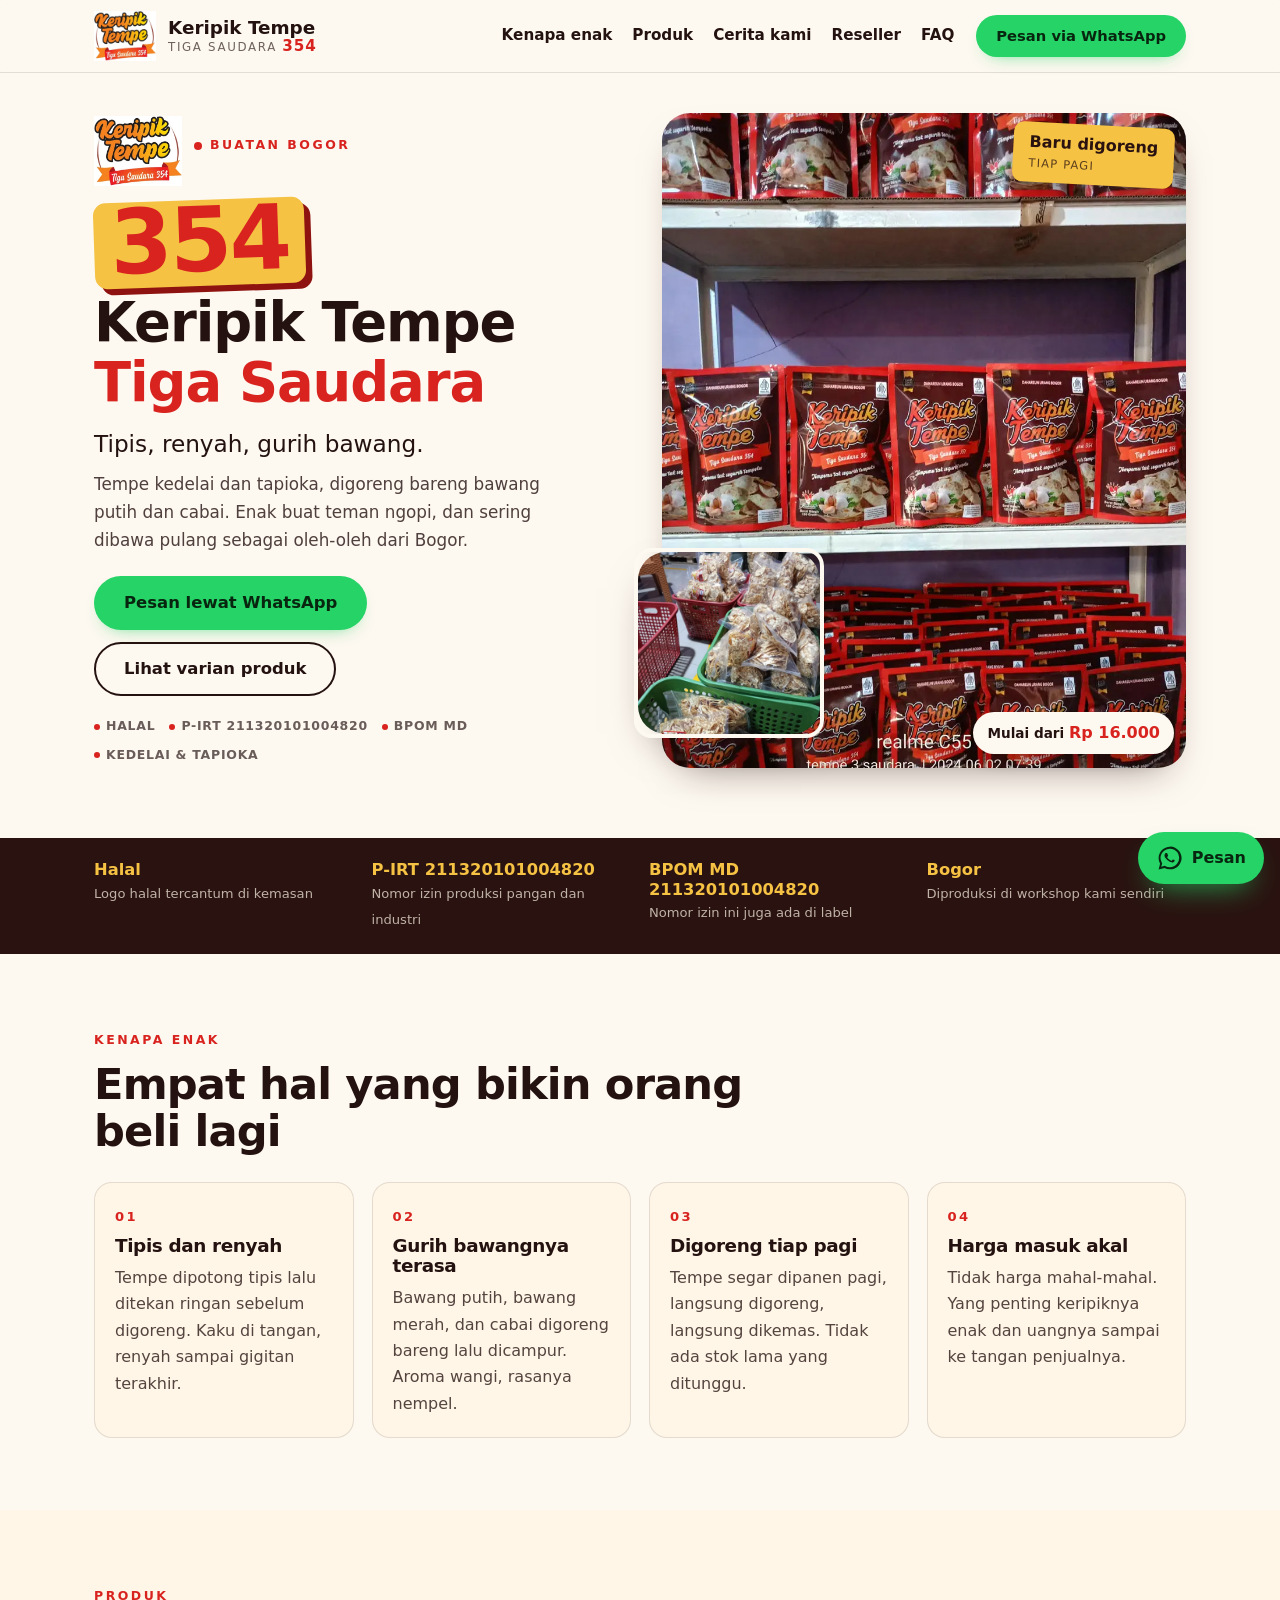
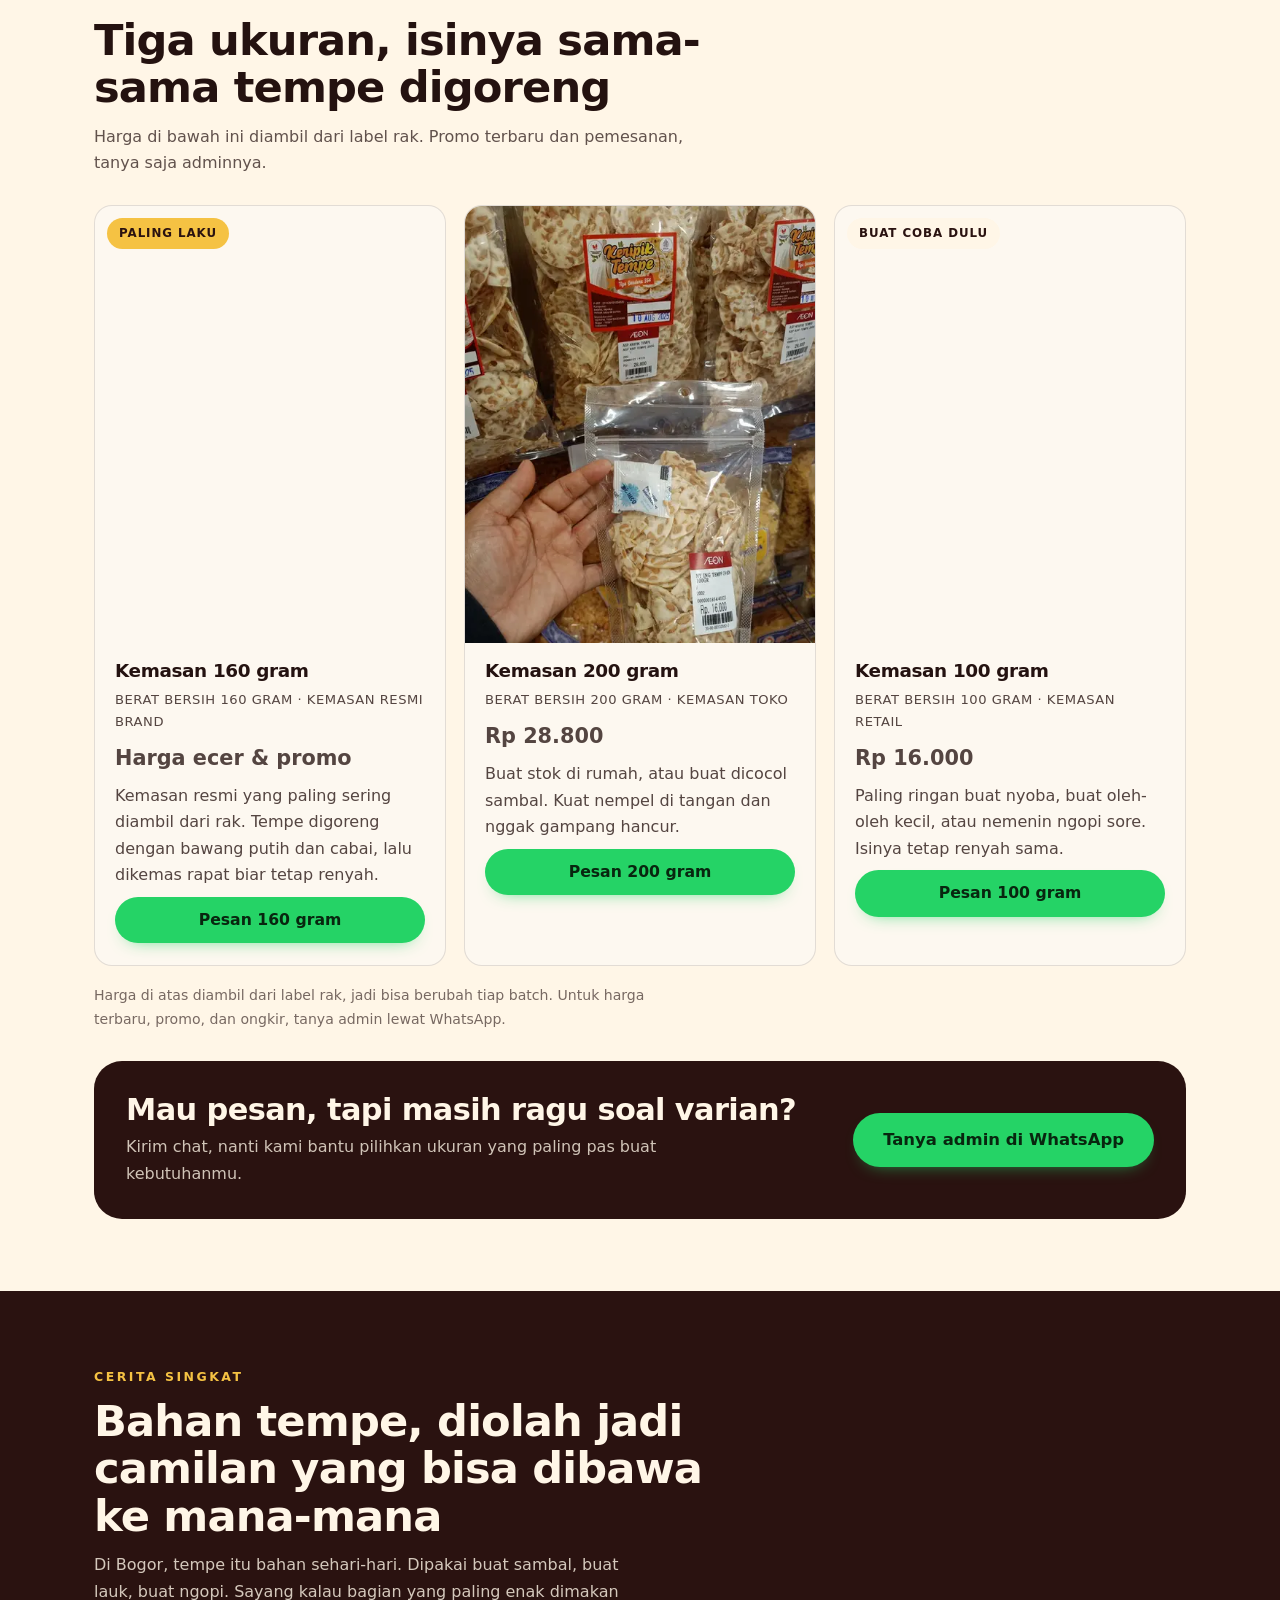
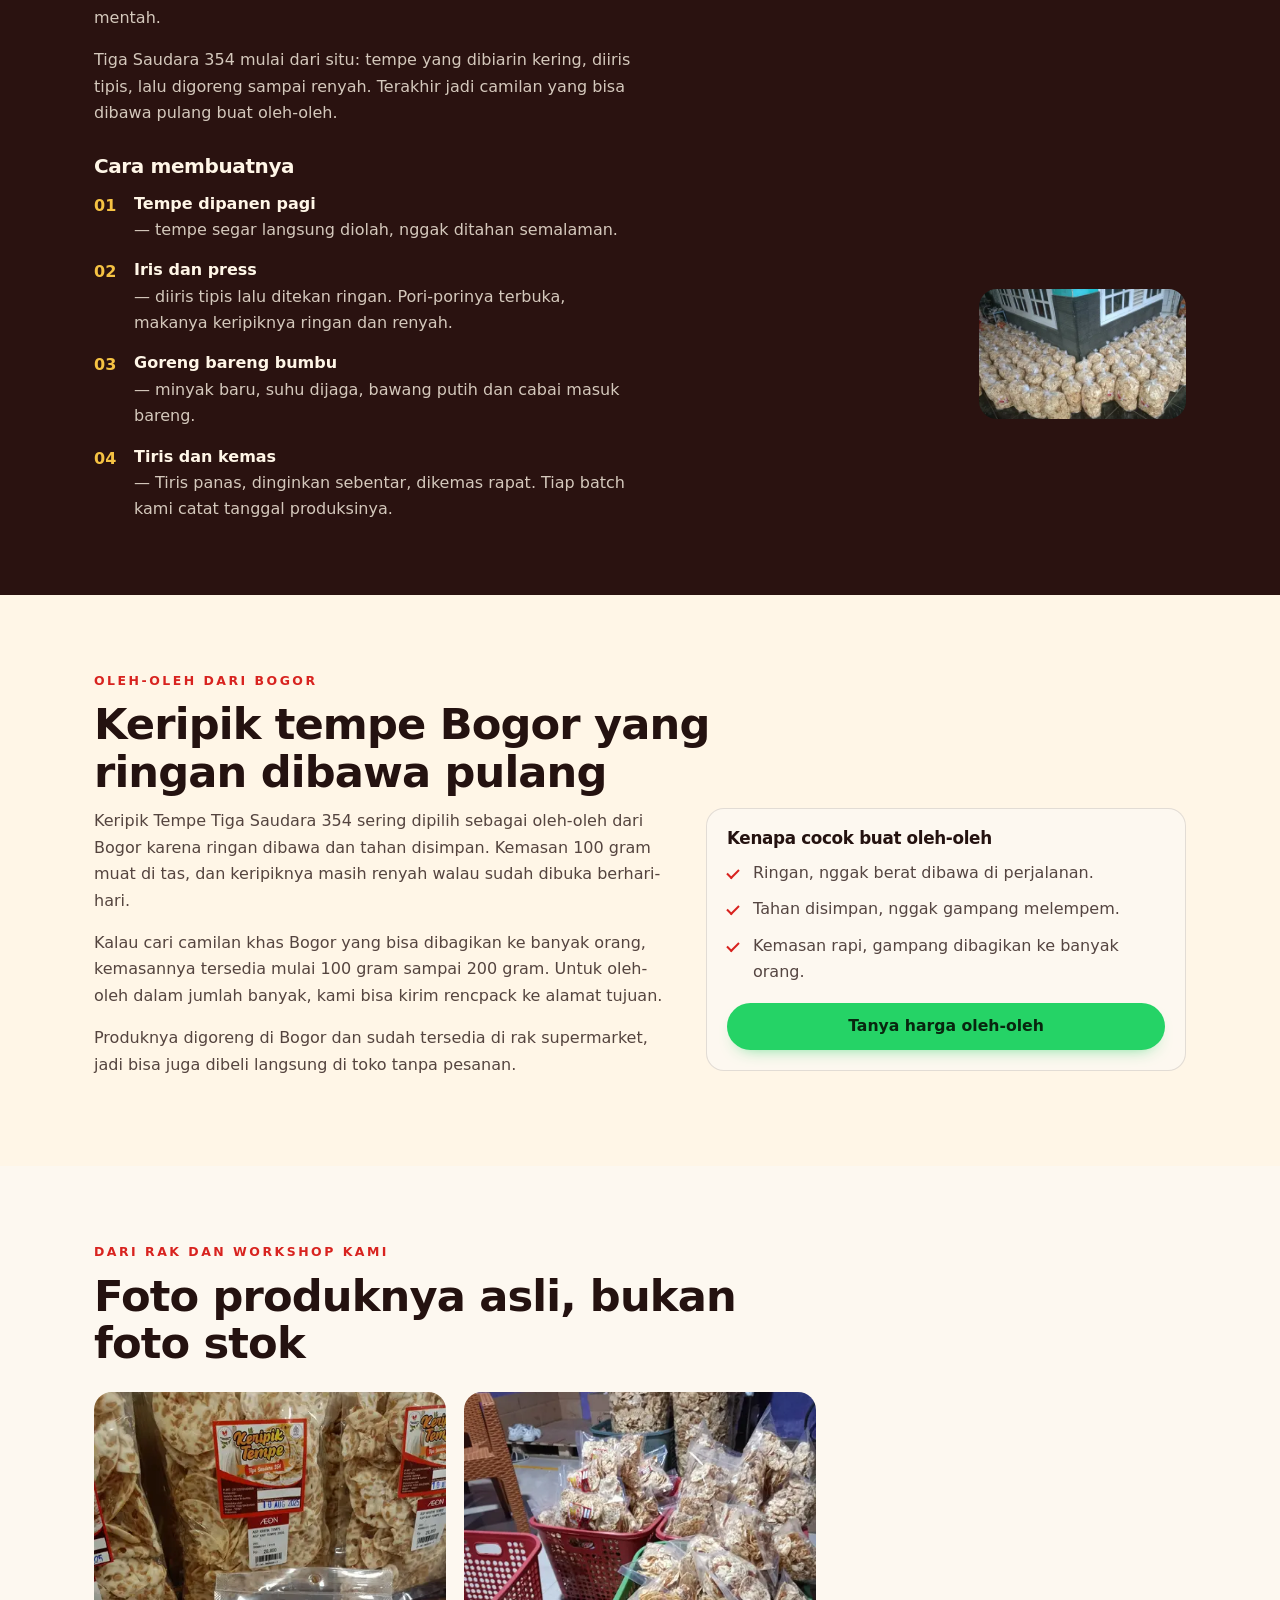
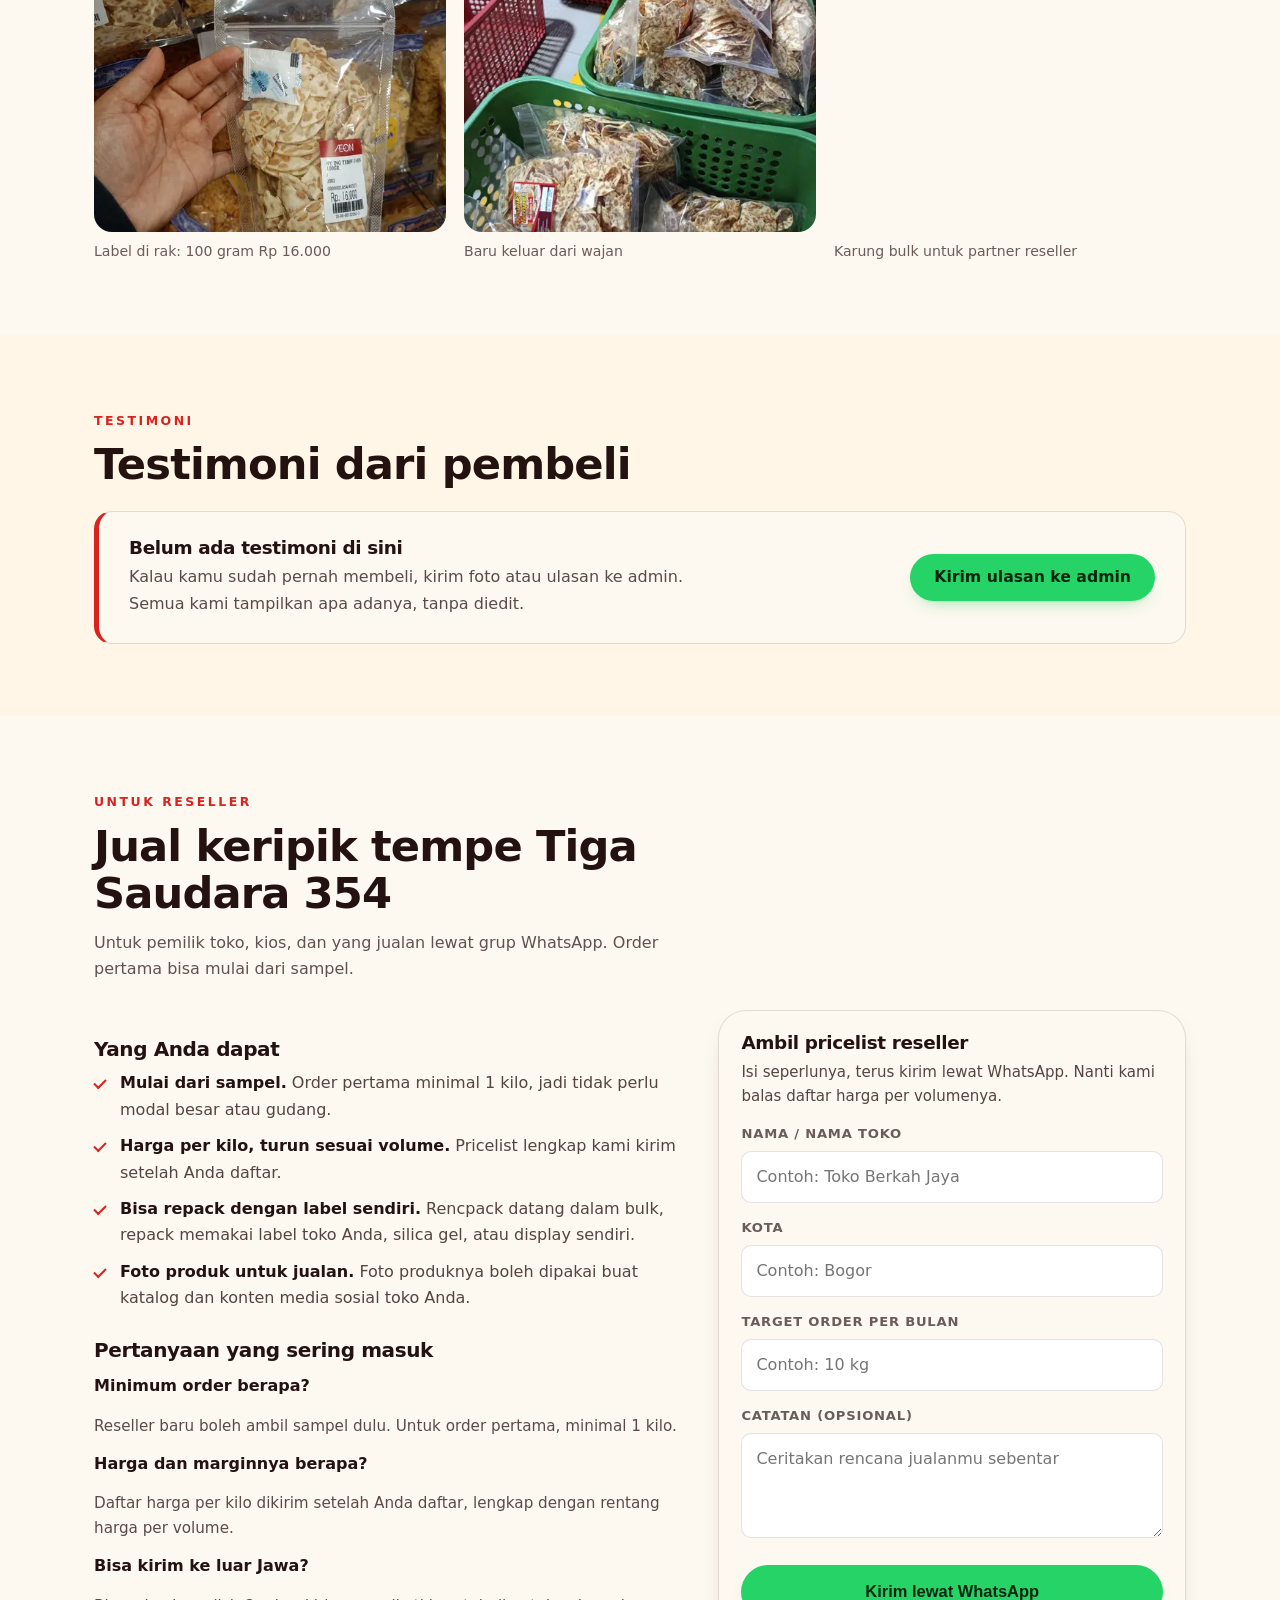
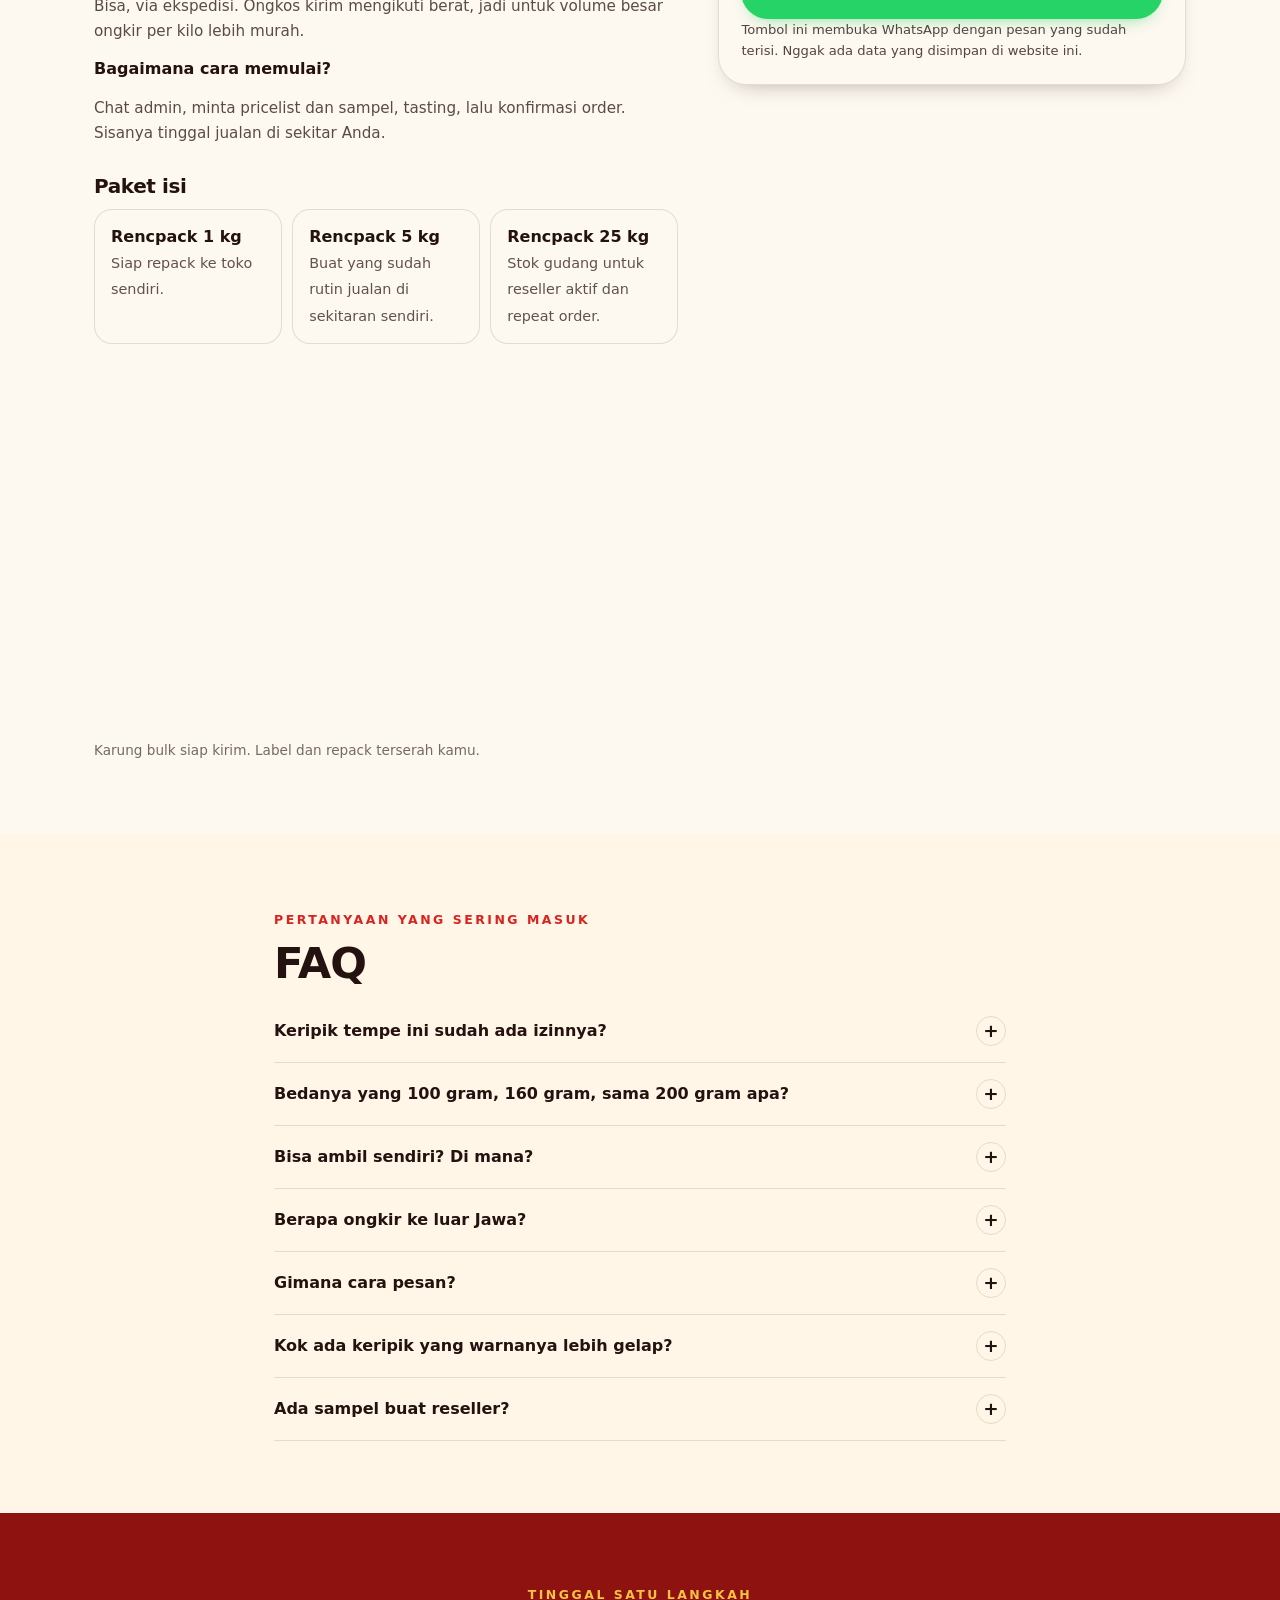
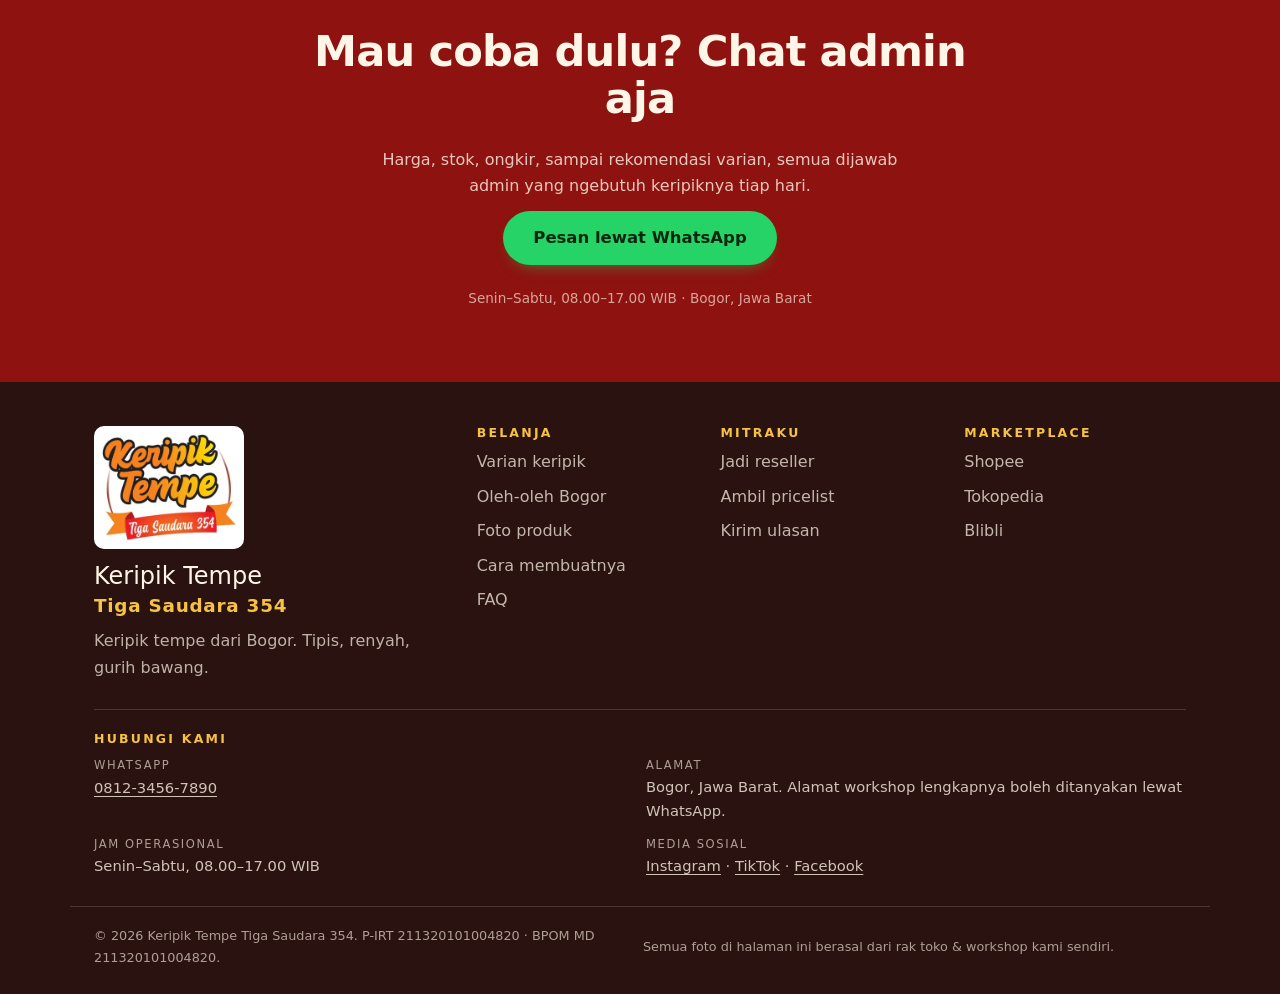
==== index.html @ 41ce48c8 "web umkm started" ====
<!DOCTYPE html>
<html lang="id">
<head>
<meta charset="utf-8">
<meta name="viewport" content="width=device-width, initial-scale=1">

<!-- ============ SEO DASAR ============ -->
<title>Keripik Tempe Tiga Saudara 354 | Tipis, Renyah, Khas Bogor</title>
<meta name="description" content="Keripik Tempe Tiga Saudara 354 khas Bogor. Tempe kedelai dan tapioka diiris tipis, digoreng bareng bawang putih dan cabai. Renyah, gurih bawang, halal, P-IRT 211320101004820. Mulai Rp 16.000. Pesan via WhatsApp, tersedia untuk reseller dan oleh-oleh Bogor.">
<meta name="keywords" content="keripik tempe, keripik tempe Bogor, keripik tempe Tiga Saudara 354, camilan khas Bogor, oleh-oleh Bogor, keripik tempe reseller, snack tempe">
<meta name="author" content="Keripik Tempe Tiga Saudara 354">
<meta name="robots" content="index, follow, max-image-preview:large">
<link rel="canonical" href="https://keripiktempe354.id/">

<!-- ============ OPEN GRAPH / SOSIAL ============ -->
<meta property="og:type" content="website">
<meta property="og:locale" content="id_ID">
<meta property="og:site_name" content="Keripik Tempe Tiga Saudara 354">
<meta property="og:url" content="https://keripiktempe354.id/">
<meta property="og:title" content="Keripik Tempe Tiga Saudara 354 | Tipis, Renyah, Khas Bogor">
<meta property="og:description" content="Tempe diiris tipis, digoreng bareng bawang putih dan cabai. Renyah, gurih, enak buat teman ngopi. Khas Bogor.">
<meta property="og:image" content="https://keripiktempe354.id/assets/produk/rak-kemasan-1200.jpg">
<meta property="og:image:width" content="1200">
<meta property="og:image:height" content="1600">
<meta property="og:image:alt" content="Kemasan Keripik Tempe Tiga Saudara 354 di rak supermarket">
<meta name="twitter:card" content="summary_large_image">
<meta name="twitter:title" content="Keripik Tempe Tiga Saudara 354">
<meta name="twitter:description" content="Keripik tempe khas Bogor. Tipis, renyah, gurih bawang. Pesan via WhatsApp.">
<meta name="twitter:image" content="https://keripiktempe354.id/assets/produk/rak-kemasan-1200.jpg">
<meta name="theme-color" content="#d8231f">

<link rel="icon" href="assets/favicon-32.png" sizes="32x32">
<link rel="apple-touch-icon" href="assets/favicon-180.png">
<link rel="manifest" href="site.webmanifest">

<link rel="stylesheet" href="css/style.css">

<!-- penanda bahwa JS aktif (dipakai CSS untuk animasi reveal) -->
<script>document.documentElement.classList.add('js');</script>

<!-- ============ DATA TERSTRUKTUR (SEO) ============ -->
<script type="application/ld+json">
{
  "@context": "https://schema.org",
  "@type": "LocalBusiness",
  "name": "Keripik Tempe Tiga Saudara 354",
  "description": "Produsen keripik tempe khas Bogor. Tempe kedelai dan tapioka diiris tipis, digoreng bareng bawang putih dan cabai, dikemas rapat.",
  "url": "https://keripiktempe354.id/",
  "logo": "https://keripiktempe354.id/assets/logo.png",
  "image": "https://keripiktempe354.id/assets/produk/rak-kemasan-1200.jpg",
  "telephone": "+6281234567890",
  "priceRange": "Rp 16.000 - Rp 28.800",
  "address": {
    "@type": "PostalAddress",
    "addressLocality": "Bogor",
    "addressRegion": "Jawa Barat",
    "addressCountry": "ID"
  },
  "openingHours": "Mo-Sa 08:00-17:00",
  "areaServed": [
    { "@type": "City", "name": "Bogor" },
    { "@type": "AdministrativeArea", "name": "Jawa Barat" },
    { "@type": "Country", "name": "Indonesia" }
  ],
  "sameAs": [
    "https://shopee.co.id/",
    "https://www.tokopedia.com/",
    "https://www.blibli.com/",
    "https://www.instagram.com/"
  ]
}
</script>

<script type="application/ld+json">
{
  "@context": "https://schema.org",
  "@type": "ItemList",
  "name": "Varian Keripik Tempe Tiga Saudara 354",
  "itemListElement": [
    {
      "@type": "ListItem",
      "position": 1,
      "item": {
        "@type": "Product",
        "name": "Keripik Tempe Tiga Saudara 354 - 200 gram",
        "description": "Keripik tempe khas Bogor, kemasan 200 gram, isi kedelai dan tapioka, halal.",
        "image": "https://keripiktempe354.id/assets/produk/label-harga-1200.jpg",
        "brand": { "@type": "Brand", "name": "Tiga Saudara 354" },
        "offers": {
          "@type": "Offer",
          "price": "28800",
          "priceCurrency": "IDR",
          "availability": "https://schema.org/InStock"
        }
      }
    },
    {
      "@type": "ListItem",
      "position": 2,
      "item": {
        "@type": "Product",
        "name": "Keripik Tempe Tiga Saudara 354 - 100 gram",
        "description": "Keripik tempe khas Bogor, kemasan 100 gram, isi kedelai dan tapioka, halal.",
        "image": "https://keripiktempe354.id/assets/produk/proses-kemasan-1200.jpg",
        "brand": { "@type": "Brand", "name": "Tiga Saudara 354" },
        "offers": {
          "@type": "Offer",
          "price": "16000",
          "priceCurrency": "IDR",
          "availability": "https://schema.org/InStock"
        }
      }
    }
  ]
}
</script>

<script type="application/ld+json">
{
  "@context": "https://schema.org",
  "@type": "FAQPage",
  "mainEntity": [
    {
      "@type": "Question",
      "name": "Keripik tempe ini sudah ada izinnya?",
      "acceptedAnswer": {
        "@type": "Answer",
        "text": "Sudah. P-IRT 211320101004820 dan izin BPOM MD tercantum di kemasan. Komposisi: kedelai, tapioka, minyak sjaraf & bumbu."
      }
    },
    {
      "@type": "Question",
      "name": "Bedanya yang 100 gram, 160 gram, sama 200 gram apa?",
      "acceptedAnswer": {
        "@type": "Answer",
        "text": "Isi dan kemasannya. Isinya sama-sama tempe digoreng. Yang 100 gram paling ringan buat nyoba, 160 gram kemasan resmi brand, 200 gram buat stok di rumah."
      }
    },
    {
      "@type": "Question",
      "name": "Bisa ambil sendiri? Di mana?",
      "acceptedAnswer": {
        "@type": "Answer",
        "text": "Bisa. Produk kami juga ada di rak AEON dan beberapa minimarket. Alamat lengkapnya chat admin ya."
      }
    },
    {
      "@type": "Question",
      "name": "Gimana cara pesan?",
      "acceptedAnswer": {
        "@type": "Answer",
        "text": "Cukup WhatsApp. Pilih varian yang mau, sebutkan jumlah, kirim alamat. Sisanya kami bantu rekomendasikan pengiriman termurah."
      }
    },
    {
      "@type": "Question",
      "name": "Ada sampel buat reseller?",
      "acceptedAnswer": {
        "@type": "Answer",
        "text": "Ada. Reseller baru bisa ambil sampel dulu sebelum order besar. Detailnya dibahas langsung di WhatsApp."
      }
    }
  ]
}
</script>
</head>

<body data-wa="6281234567890">

<a class="skip-link" href="#isi">Langsung ke isi utama</a>

<!-- ================= HEADER ================= -->
<header class="site-header" id="atas">
  <div class="container header-inner">
    <a class="brand" href="#atas" aria-label="Keripik Tempe Tiga Saudara 354, ke beranda">
      <img src="assets/logo.webp" width="150" height="105" alt="Logo Keripik Tempe Tiga Saudara 354" class="brand-logo">
      <span class="brand-text">
        <strong>Keripik Tempe</strong>
        <span>Tiga Saudara <b>354</b></span>
      </span>
    </a>

    <nav class="nav" id="nav" aria-label="Navigasi utama">
      <ul class="nav-list">
        <li><a href="#kenapa">Kenapa enak</a></li>
        <li><a href="#produk">Produk</a></li>
        <li><a href="#cerita">Cerita kami</a></li>
        <li><a href="#reseller">Reseller</a></li>
        <li><a href="#faq">FAQ</a></li>
      </ul>
      <a class="btn btn-wa nav-cta"
         href="https://wa.me/6281234567890?text=Halo%20Kak%20Tiga%20Saudara%20354!%20%F0%9F%91%8B%0A%0A%20Saya%20lihat%20keripik%20tempe%20Tiga%20Saudara%20354%20di%20website.%0A%0A%20Boleh%20info%20harga%2C%20varian%20yang%20tersedia%2C%20dan%20cara%20pemesanannya%3F%20Terima%20kasih!"
         target="_blank" rel="noopener noreferrer">Pesan via WhatsApp</a>
    </nav>

    <button class="nav-toggle" type="button" aria-expanded="false" aria-controls="nav">
      <span class="nav-toggle-bars" aria-hidden="true"><i></i><i></i><i></i></span>
      <span class="sr-only">Buka menu</span>
    </button>
  </div>
</header>

<main id="isi">

<!-- ================= 1. HERO ================= -->
<section class="hero" aria-labelledby="hero-judul">
  <div class="container hero-grid">
    <div class="hero-copy">
      <div class="hero-merek">
        <img src="assets/logo.webp" width="150" height="105" alt="Logo Keripik Tempe Tiga Saudara 354" class="hero-logo">
        <p class="eyebrow">Buatan Bogor</p>
      </div>

      <h1 id="hero-judul" class="hero-title">
        <span class="sr-only">Keripik Tempe Tiga Saudara 354</span>
        <span class="hero-angka" aria-hidden="true">354</span>
        <span class="hero-title-1" aria-hidden="true">Keripik Tempe</span>
        <span class="hero-title-2" aria-hidden="true">Tiga Saudara</span>
      </h1>

      <p class="hero-tagline">Tipis, renyah, gurih bawang.</p>

      <p class="hero-sub">
        Tempe kedelai dan tapioka, digoreng bareng bawang putih dan cabai.
        Enak buat teman ngopi, dan sering dibawa pulang sebagai oleh-oleh dari
        Bogor.
      </p>

      <div class="hero-cta">
        <a class="btn btn-wa btn-besar"
           href="https://wa.me/6281234567890?text=Halo%20Kak%20Tiga%20Saudara%20354!%20%F0%9F%91%8B%0A%0A%20Saya%20mau%20pesan%20keripik%20tempe.%0A%0A%20Mohon%20info%20harga%20terbaru%2C%20stok%2C%20dan%20cara%20pesanannya%20ya.%20Terima%20kasih!"
           target="_blank" rel="noopener noreferrer">Pesan lewat WhatsApp</a>
        <a class="btn btn-hantu btn-besar" href="#produk">Lihat varian produk</a>
      </div>

      <ul class="mini-bukti" aria-label="Info produk">
        <li>Halal</li>
        <li>P-IRT 211320101004820</li>
        <li>BPOM MD</li>
        <li>Kedelai &amp; tapioka</li>
      </ul>
    </div>

    <div class="hero-foto">
      <picture>
        <source type="image/webp"
                srcset="assets/produk/rak-kemasan-480.webp 480w,
                        assets/produk/rak-kemasan-900.webp 900w,
                        assets/produk/rak-kemasan-1200.webp 1200w"
                sizes="(max-width: 1000px) 92vw, 48vw">
        <img src="assets/produk/rak-kemasan-1200.jpg"
             srcset="assets/produk/rak-kemasan-480.jpg 480w,
                     assets/produk/rak-kemasan-900.jpg 900w,
                     assets/produk/rak-kemasan-1200.jpg 1200w"
             sizes="(max-width: 1000px) 92vw, 48vw"
             width="1200" height="1600"
             alt="Deretan kemasan Keripik Tempe Tiga Saudara 354 di rak supermarket"
             fetchpriority="high" decoding="async">
      </picture>

      <figure class="hero-foto-kecil">
        <picture>
          <source type="image/webp"
                  srcset="assets/produk/proses-kemasan-480.webp 480w,
                          assets/produk/proses-kemasan-900.webp 900w"
                  sizes="34vw">
          <img src="assets/produk/proses-kemasan-900.jpg"
               srcset="assets/produk/proses-kemasan-480.jpg 480w,
                       assets/produk/proses-kemasan-900.jpg 900w"
               sizes="34vw"
               width="1200" height="1600"
               alt="Irigasan keripik tempe yang sedang digoreng di workshop"
               decoding="async">
        </picture>
      </figure>

      <p class="hero-stiker">
        <strong>Baru digoreng</strong>
        <span>tiap pagi</span>
      </p>

      <p class="hero-tag-harga">Mulai dari <b>Rp 16.000</b></p>
    </div>
  </div>
</section>

<!-- ================= TRUST / BADGE ================= -->
<section class="trust" aria-label="Keamanan produk dan asal">
  <div class="container">
    <ul class="trust-list">
      <li>
        <strong>Halal</strong>
        <span>Logo halal tercantum di kemasan</span>
      </li>
      <li>
        <strong>P-IRT 211320101004820</strong>
        <span>Nomor izin produksi pangan dan industri</span>
      </li>
      <li>
        <strong>BPOM MD 211320101004820</strong>
        <span>Nomor izin ini juga ada di label</span>
      </li>
      <li>
        <strong>Bogor</strong>
        <span>Diproduksi di workshop kami sendiri</span>
      </li>
    </ul>
  </div>
</section>

<!-- ================= 2. KENAPA ENAK ================= -->
<section class="section" id="kenapa" aria-labelledby="kenapa-judul">
  <div class="container">
    <p class="label-seksi">Kenapa enak</p>
    <h2 id="kenapa-judul" class="judul-seksi">Empat hal yang bikin orang beli lagi</h2>

    <ol class="grid-4">
      <li class="kartu kartu-nomor">
        <span class="nomor">01</span>
        <h3>Tipis dan renyah</h3>
        <p>Tempe dipotong tipis lalu ditekan ringan sebelum digoreng. Kaku di tangan, renyah sampai gigitan terakhir.</p>
      </li>
      <li class="kartu kartu-nomor">
        <span class="nomor">02</span>
        <h3>Gurih bawangnya terasa</h3>
        <p>Bawang putih, bawang merah, dan cabai digoreng bareng lalu dicampur. Aroma wangi, rasanya nempel.</p>
      </li>
      <li class="kartu kartu-nomor">
        <span class="nomor">03</span>
        <h3>Digoreng tiap pagi</h3>
        <p>Tempe segar dipanen pagi, langsung digoreng, langsung dikemas. Tidak ada stok lama yang ditunggu.</p>
      </li>
      <li class="kartu kartu-nomor">
        <span class="nomor">04</span>
        <h3>Harga masuk akal</h3>
        <p>Tidak harga mahal-mahal. Yang penting keripiknya enak dan uangnya sampai ke tangan penjualnya.</p>
      </li>
    </ol>
  </div>
</section>

<!-- ================= 3. PRODUK ================= -->
<section class="section section-alt" id="produk" aria-labelledby="produk-judul">
  <div class="container">
    <p class="label-seksi">Produk</p>
    <h2 id="produk-judul" class="judul-seksi">Tiga ukuran, isinya sama-sama tempe digoreng</h2>
    <p class="sub-judul">
      Harga di bawah ini diambil dari label rak. Promo terbaru dan pemesanan,
      tanya saja adminnya.
    </p>

    <ul class="grid-produk">
      <li class="kartu produk">
        <div class="produk-foto">
          <picture>
            <source type="image/webp"
                    srcset="assets/produk/rak-kemasan-480.webp 480w,
                            assets/produk/rak-kemasan-900.webp 900w,
                            assets/produk/rak-kemasan-1200.webp 1200w"
                    sizes="(max-width: 720px) 88vw, (max-width: 1080px) 44vw, 30vw">
            <img src="assets/produk/rak-kemasan-1200.jpg"
                 srcset="assets/produk/rak-kemasan-480.jpg 480w,
                         assets/produk/rak-kemasan-900.jpg 900w,
                         assets/produk/rak-kemasan-1200.jpg 1200w"
                 sizes="(max-width: 720px) 88vw, (max-width: 1080px) 44vw, 30vw"
                 width="1200" height="1600"
                 alt="Kemasan resmi Keripik Tempe Tiga Saudara 354 di rak toko"
                 loading="lazy" decoding="async">
          </picture>
          <span class="produk-badge">Paling laku</span>
        </div>
        <div class="produk-isi">
          <h3>Kemasan 160 gram</h3>
          <p class="produk-meta">Berat bersih 160 gram · Kemasan resmi brand</p>
          <p class="produk-harga">Harga ecer &amp; promo</p>
          <p class="produk-ket">
            Kemasan resmi yang paling sering diambil dari rak. Tempe digoreng
            dengan bawang putih dan cabai, lalu dikemas rapat biar tetap renyah.
          </p>
          <a class="btn btn-wa"
             href="https://wa.me/6281234567890?text=Halo%20Kak%20Tiga%20Saudara%20354!%20%F0%9F%91%8B%0A%0A%20Saya%20mau%20pesan%20Keripik%20Tempe%20(Kemasan%20160%20gram).%0A%0A%20Mohon%20info%20harga%20terbaru%2C%20stok%2C%20dan%20cara%20pesanannya%20ya.%20Terima%20kasih!"
             target="_blank" rel="noopener noreferrer">Pesan 160 gram</a>
        </div>
      </li>

      <li class="kartu produk">
        <div class="produk-foto">
          <picture>
            <source type="image/webp"
                    srcset="assets/produk/label-harga-480.webp 480w,
                            assets/produk/label-harga-900.webp 900w,
                            assets/produk/label-harga-1200.webp 1200w"
                    sizes="(max-width: 720px) 88vw, (max-width: 1080px) 44vw, 30vw">
            <img src="assets/produk/label-harga-1200.jpg"
                 srcset="assets/produk/label-harga-480.jpg 480w,
                         assets/produk/label-harga-900.jpg 900w,
                         assets/produk/label-harga-1200.jpg 1200w"
                 sizes="(max-width: 720px) 88vw, (max-width: 1080px) 44vw, 30vw"
                 width="1200" height="1600"
                 alt="Tangan memegang kemasan keripik tempe dengan label harga Rp 28.800 di rak"
                 loading="lazy" decoding="async">
          </picture>
        </div>
        <div class="produk-isi">
          <h3>Kemasan 200 gram</h3>
          <p class="produk-meta">Berat bersih 200 gram · Kemasan toko</p>
          <p class="produk-harga">Rp 28.800</p>
          <p class="produk-ket">
            Buat stok di rumah, atau buat dicocol sambal. Kuat nempel di tangan
            dan nggak gampang hancur.
          </p>
          <a class="btn btn-wa"
             href="https://wa.me/6281234567890?text=Halo%20Kak%20Tiga%20Saudara%20354!%20%F0%9F%91%8B%0A%0A%20Saya%20mau%20pesan%20Keripik%20Tempe%20(Kemasan%20200%20gram%20-%20Rp%2028.800).%0A%0A%20Mohon%20info%20harga%20terbaru%2C%20stok%2C%20dan%20cara%20pesanannya%20ya.%20Terima%20kasih!"
             target="_blank" rel="noopener noreferrer">Pesan 200 gram</a>
        </div>
      </li>

      <li class="kartu produk">
        <div class="produk-foto">
          <picture>
            <source type="image/webp"
                    srcset="assets/produk/proses-kemasan-480.webp 480w,
                            assets/produk/proses-kemasan-900.webp 900w,
                            assets/produk/proses-kemasan-1200.webp 1200w"
                    sizes="(max-width: 720px) 88vw, (max-width: 1080px) 44vw, 30vw">
            <img src="assets/produk/proses-kemasan-1200.jpg"
                 srcset="assets/produk/proses-kemasan-480.jpg 480w,
                         assets/produk/proses-kemasan-900.jpg 900w,
                         assets/produk/proses-kemasan-1200.jpg 1200w"
                 sizes="(max-width: 720px) 88vw, (max-width: 1080px) 44vw, 30vw"
                 width="1200" height="1600"
                 alt="Irigasan keripik tempe di dalam karung sebelum dikemas"
                 loading="lazy" decoding="async">
          </picture>
          <span class="produk-badge produk-badge-plain">Buat coba dulu</span>
        </div>
        <div class="produk-isi">
          <h3>Kemasan 100 gram</h3>
          <p class="produk-meta">Berat bersih 100 gram · Kemasan retail</p>
          <p class="produk-harga">Rp 16.000</p>
          <p class="produk-ket">
            Paling ringan buat nyoba, buat oleh-oleh kecil, atau nemenin ngopi
            sore. Isinya tetap renyah sama.
          </p>
          <a class="btn btn-wa"
             href="https://wa.me/6281234567890?text=Halo%20Kak%20Tiga%20Saudara%20354!%20%F0%9F%91%8B%0A%0A%20Saya%20mau%20pesan%20Keripik%20Tempe%20(Kemasan%20100%20gram%20-%20Rp%2016.000).%0A%0A%20Mohon%20info%20harga%20terbaru%2C%20stok%2C%20dan%20cara%20pesanannya%20ya.%20Terima%20kasih!"
             target="_blank" rel="noopener noreferrer">Pesan 100 gram</a>
        </div>
      </li>
    </ul>

    <p class="harga-catatan">
      Harga di atas diambil dari label rak, jadi bisa berubah tiap batch.
      Untuk harga terbaru, promo, dan ongkir, tanya admin lewat WhatsApp.
    </p>

    <!-- CTA setelah produk -->
    <div class="cta-blok">
      <div>
        <h2 class="cta-judul">Mau pesan, tapi masih ragu soal varian?</h2>
        <p class="cta-teks">Kirim chat, nanti kami bantu pilihkan ukuran yang paling pas buat kebutuhanmu.</p>
      </div>
      <a class="btn btn-wa btn-besar"
         href="https://wa.me/6281234567890?text=Halo%20Kak%20Tiga%20Saudara%20354!%20%F0%9F%91%8B%0A%0A%20Saya%20mau%20tanya%20varian%20keripik%20tempe%20yang%20paling%20cocok.%0A%0A%20Boleh%20dibantu%20pilihkan%3F%20Terima%20kasih!"
         target="_blank" rel="noopener noreferrer">Tanya admin di WhatsApp</a>
    </div>
  </div>
</section>

<!-- ================= 4. CERITA + CARA BUAT ================= -->
<section class="section cerita" id="cerita" aria-labelledby="cerita-judul">
  <div class="container">
    <p class="label-seksi label-terang">Cerita singkat</p>
    <h2 id="cerita-judul" class="judul-seksi judul-terang">Bahan tempe, diolah jadi camilan yang bisa dibawa ke mana-mana</h2>

    <div class="cerita-grid">
      <div class="cerita-teks">
        <p>
          Di Bogor, tempe itu bahan sehari-hari. Dipakai buat sambal, buat
          lauk, buat ngopi. Sayang kalau bagian yang paling enak dimakan mentah.
        </p>
        <p>
          Tiga Saudara 354 mulai dari situ: tempe yang dibiarin kering,
          diiris tipis, lalu digoreng sampai renyah. Terakhir jadi camilan yang
          bisa dibawa pulang buat oleh-oleh.
        </p>

        <h3 class="sub-judul-sub">Cara membuatnya</h3>
        <ol class="langkah">
          <li><strong>Tempe dipanen pagi</strong> — tempe segar langsung diolah, nggak ditahan semalaman.</li>
          <li><strong>Iris dan press</strong> — diiris tipis lalu ditekan ringan. Pori-porinya terbuka, makanya keripiknya ringan dan renyah.</li>
          <li><strong>Goreng bareng bumbu</strong> — minyak baru, suhu dijaga, bawang putih dan cabai masuk bareng.</li>
          <li><strong>Tiris dan kemas</strong> — Tiris panas, dinginkan sebentar, dikemas rapat. Tiap batch kami catat tanggal produksinya.</li>
        </ol>
      </div>

      <div class="cerita-foto">
        <picture class="foto-utama">
          <source type="image/webp"
                  srcset="assets/produk/proses-kemasan-480.webp 480w,
                          assets/produk/proses-kemasan-900.webp 900w,
                          assets/produk/proses-kemasan-1200.webp 1200w"
                  sizes="(max-width: 1000px) 92vw, 38vw">
          <img src="assets/produk/proses-kemasan-1200.jpg"
               srcset="assets/produk/proses-kemasan-480.jpg 480w,
                       assets/produk/proses-kemasan-900.jpg 900w,
                       assets/produk/proses-kemasan-1200.jpg 1200w"
               sizes="(max-width: 1000px) 92vw, 38vw"
               width="1200" height="1600"
               alt="Proses mengemasan keripik tempe di workshop Bogor"
               loading="lazy" decoding="async">
        </picture>
        <picture class="foto-kecil">
          <source type="image/webp"
                  srcset="assets/produk/stok-gudang-480.webp 480w,
                          assets/produk/stok-gudang-900.webp 900w,
                          assets/produk/stok-gudang-1400.webp 1400w"
                  sizes="(max-width: 1000px) 44vw, 20vw">
          <img src="assets/produk/stok-gudang-1400.jpg"
               srcset="assets/produk/stok-gudang-480.jpg 480w,
                       assets/produk/stok-gudang-900.jpg 900w,
                       assets/produk/stok-gudang-1400.jpg 1400w"
               sizes="(max-width: 1000px) 44vw, 20vw"
               width="1600" height="1200"
               alt="Karung-karung keripik tempe siap kirim di gudang"
               loading="lazy" decoding="async">
        </picture>
      </div>
    </div>
  </div>
</section>

<!-- ================= OLEH-OLEH BOGOR (SEO lokal) ================= -->
<section class="section section-alt" id="oleh-oleh" aria-labelledby="oleh-oleh-judul">
  <div class="container">
    <p class="label-seksi">Oleh-oleh dari Bogor</p>
    <h2 id="oleh-oleh-judul" class="judul-seksi">Keripik tempe Bogor yang ringan dibawa pulang</h2>

    <div class="oleh-oleh-grid">
      <div>
        <p>
          Keripik Tempe Tiga Saudara 354 sering dipilih sebagai oleh-oleh dari
          Bogor karena ringan dibawa dan tahan disimpan. Kemasan 100 gram muat
          di tas, dan keripiknya masih renyah walau sudah dibuka berhari-hari.
        </p>
        <p>
          Kalau cari camilan khas Bogor yang bisa dibagikan ke banyak orang,
          kemasannya tersedia mulai 100 gram sampai 200 gram. Untuk oleh-oleh
          dalam jumlah banyak, kami bisa kirim rencpack ke alamat tujuan.
        </p>
        <p>
          Produknya digoreng di Bogor dan sudah tersedia di rak supermarket,
          jadi bisa juga dibeli langsung di toko tanpa pesanan.
        </p>
      </div>

      <div class="kartu kartu-fakta">
        <h3>Kenapa cocok buat oleh-oleh</h3>
        <ul class="daftar-cek">
          <li>Ringan, nggak berat dibawa di perjalanan.</li>
          <li>Tahan disimpan, nggak gampang melempem.</li>
          <li>Kemasan rapi, gampang dibagikan ke banyak orang.</li>
        </ul>
        <a class="btn btn-wa btn-penuh"
           href="https://wa.me/6281234567890?text=Halo%20Kak%20Tiga%20Saudara%20354!%20%F0%9F%91%8B%0A%0A%20Saya%20mau%20pesan%20keripik%20tempe%20buat%20oleh-oleh.%0A%0A%20Mohon%20info%20harga%2C%20kemasan%20yang%20cocok%2C%20dan%20ongkirnya%20ya.%20Terima%20kasih!"
           target="_blank" rel="noopener noreferrer">Tanya harga oleh-oleh</a>
      </div>
    </div>
  </div>
</section>

<!-- ================= FOTO PRODUK ================= -->
<section class="section" id="foto" aria-labelledby="foto-judul">
  <div class="container">
    <p class="label-seksi">Dari rak dan workshop kami</p>
    <h2 id="foto-judul" class="judul-seksi">Foto produknya asli, bukan foto stok</h2>

    <ul class="foto-strip">
      <li>
        <picture>
          <source type="image/webp"
                  srcset="assets/produk/label-harga-480.webp 480w,
                          assets/produk/label-harga-900.webp 900w"
                  sizes="(max-width: 720px) 88vw, 30vw">
          <img src="assets/produk/label-harga-900.jpg"
               srcset="assets/produk/label-harga-480.jpg 480w,
                       assets/produk/label-harga-900.jpg 900w"
               sizes="(max-width: 720px) 88vw, 30vw"
               width="1200" height="1600"
               alt="Kemasan keripik tempe dengan label harga di rak AEON"
               loading="lazy" decoding="async">
        </picture>
        <span>Label di rak: 100 gram Rp 16.000</span>
      </li>
      <li>
        <picture>
          <source type="image/webp"
                  srcset="assets/produk/proses-kemasan-480.webp 480w,
                          assets/produk/proses-kemasan-900.webp 900w"
                  sizes="(max-width: 720px) 88vw, 30vw">
          <img src="assets/produk/proses-kemasan-900.jpg"
               srcset="assets/produk/proses-kemasan-480.jpg 480w,
                       assets/produk/proses-kemasan-900.jpg 900w"
               sizes="(max-width: 720px) 88vw, 30vw"
               width="1200" height="1600"
               alt="Irigasan keripik tempe yang baru digoreng"
               loading="lazy" decoding="async">
        </picture>
        <span>Baru keluar dari wajan</span>
      </li>
      <li>
        <picture>
          <source type="image/webp"
                  srcset="assets/produk/karung-bulk-480.webp 480w,
                          assets/produk/karung-bulk-900.webp 900w"
                  sizes="(max-width: 720px) 88vw, 30vw">
          <img src="assets/produk/karung-bulk-900.jpg"
               srcset="assets/produk/karung-bulk-480.jpg 480w,
                       assets/produk/karung-bulk-900.jpg 900w"
               sizes="(max-width: 720px) 88vw, 30vw"
               width="1600" height="1200"
               alt="Karung bulk keripik tempe untuk partner reseller"
               loading="lazy" decoding="async">
        </picture>
        <span>Karung bulk untuk partner reseller</span>
      </li>
    </ul>
  </div>
</section>

<!-- ================= 5. TESTIMONI ================= -->
<section class="section section-alt" id="testimoni" aria-labelledby="testimoni-judul">
  <div class="container">
    <p class="label-seksi">Testimoni</p>
    <h2 id="testimoni-judul" class="judul-seksi">Testimoni dari pembeli</h2>

    <!--
      Area ini disiapkan untuk testimoni asli.
      Belum ada testimoni yang masuk, jadi bagiannya masih kosong.
      Kalau sudah ada review asli, ganti <div class="testimoni-kosong"> di bawah
      dengan <ul class="grid-testimoni"> berisi kartu testimoni (contoh ada di
      file README.md).
    -->
    <div class="testimoni-kosong">
      <div>
        <h3>Belum ada testimoni di sini</h3>
        <p>
          Kalau kamu sudah pernah membeli, kirim foto atau ulasan ke admin.
          Semua kami tampilkan apa adanya, tanpa diedit.
        </p>
      </div>
      <a class="btn btn-wa"
         href="https://wa.me/6281234567890?text=Halo%20Kak%20Tiga%20Saudara%20354!%20%F0%9F%91%8B%0A%0A%20Saya%20pernah%20beli%20keripik%20tempenya%20dan%20mau%20kirim%20review%20saya.%0A%0A%20Boleh%20ditaruh%20di%20website%3F%20Terima%20kasih!"
         target="_blank" rel="noopener noreferrer">Kirim ulasan ke admin</a>
    </div>
  </div>
</section>

<!-- ================= 6. RESELLER ================= -->
<section class="section" id="reseller" aria-labelledby="reseller-judul">
  <div class="container">
    <p class="label-seksi">Untuk reseller</p>
    <h2 id="reseller-judul" class="judul-seksi">Jual keripik tempe Tiga Saudara 354</h2>
    <p class="sub-judul">
      Untuk pemilik toko, kios, dan yang jualan lewat grup WhatsApp. Order pertama
      bisa mulai dari sampel.
    </p>

    <div class="reseller-grid">
      <div>
        <h3 class="sub-judul-sub">Yang Anda dapat</h3>
        <ul class="daftar-cek daftar-cek-luas">
          <li><strong>Mulai dari sampel.</strong> Order pertama minimal 1 kilo, jadi tidak perlu modal besar atau gudang.</li>
          <li><strong>Harga per kilo, turun sesuai volume.</strong> Pricelist lengkap kami kirim setelah Anda daftar.</li>
          <li><strong>Bisa repack dengan label sendiri.</strong> Rencpack datang dalam bulk, repack memakai label toko Anda, silica gel, atau display sendiri.</li>
          <li><strong>Foto produk untuk jualan.</strong> Foto produknya boleh dipakai buat katalog dan konten media sosial toko Anda.</li>
        </ul>

        <h3 class="sub-judul-sub">Pertanyaan yang sering masuk</h3>
        <dl class="tanya-jawab">
          <dt>Minimum order berapa?</dt>
          <dd>Reseller baru boleh ambil sampel dulu. Untuk order pertama, minimal 1 kilo.</dd>
          <dt>Harga dan marginnya berapa?</dt>
          <dd>Daftar harga per kilo dikirim setelah Anda daftar, lengkap dengan rentang harga per volume.</dd>
          <dt>Bisa kirim ke luar Jawa?</dt>
          <dd>Bisa, via ekspedisi. Ongkos kirim mengikuti berat, jadi untuk volume besar ongkir per kilo lebih murah.</dd>
          <dt>Bagaimana cara memulai?</dt>
          <dd>Chat admin, minta pricelist dan sampel, tasting, lalu konfirmasi order. Sisanya tinggal jualan di sekitar Anda.</dd>
        </dl>

        <h3 class="sub-judul-sub">Paket isi</h3>
        <ul class="grid-paket">
          <li class="kartu paket"><strong>Rencpack 1 kg</strong><span>Siap repack ke toko sendiri.</span></li>
          <li class="kartu paket"><strong>Rencpack 5 kg</strong><span>Buat yang sudah rutin jualan di sekitaran sendiri.</span></li>
          <li class="kartu paket"><strong>Rencpack 25 kg</strong><span>Stok gudang untuk reseller aktif dan repeat order.</span></li>
        </ul>

        <figure class="foto-reseller">
          <picture>
            <source type="image/webp"
                    srcset="assets/produk/karung-bulk-480.webp 480w,
                            assets/produk/karung-bulk-900.webp 900w,
                            assets/produk/karung-bulk-1400.webp 1400w"
                    sizes="(max-width: 1000px) 90vw, 44vw">
            <img src="assets/produk/karung-bulk-1400.jpg"
                 srcset="assets/produk/karung-bulk-480.jpg 480w,
                         assets/produk/karung-bulk-900.jpg 900w,
                         assets/produk/karung-bulk-1400.jpg 1400w"
                 sizes="(max-width: 1000px) 90vw, 44vw"
                 width="1600" height="1200"
                 alt="Karung-karung keripik tempe bulk siap dikirim ke partner reseller"
                 loading="lazy" decoding="async">
          </picture>
          <figcaption>Karung bulk siap kirim. Label dan repack terserah kamu.</figcaption>
        </figure>
      </div>

      <div class="kartu formulir">
        <h3>Ambil pricelist reseller</h3>
        <p class="form-ket">Isi seperlunya, terus kirim lewat WhatsApp. Nanti kami balas daftar harga per volumenya.</p>

        <form id="form-reseller" novalidate>
          <label for="rs-nama">Nama / nama toko</label>
          <input id="rs-nama" name="nama" type="text" placeholder="Contoh: Toko Berkah Jaya" autocomplete="name" required>

          <label for="rs-kota">Kota</label>
          <input id="rs-kota" name="kota" type="text" placeholder="Contoh: Bogor" autocomplete="address-level2" required>

          <label for="rs-target">Target order per bulan</label>
          <input id="rs-target" name="target" type="text" placeholder="Contoh: 10 kg">

          <label for="rs-pesan">Catatan (opsional)</label>
          <textarea id="rs-pesan" name="pesan" rows="3" placeholder="Ceritakan rencana jualanmu sebentar"></textarea>

          <button class="btn btn-wa btn-besar btn-penuh" type="submit">Kirim lewat WhatsApp</button>
          <p class="form-catatan">Tombol ini membuka WhatsApp dengan pesan yang sudah terisi. Nggak ada data yang disimpan di website ini.</p>
        </form>
      </div>
    </div>
  </div>
</section>

<!-- ================= 7. FAQ ================= -->
<section class="section section-alt" id="faq" aria-labelledby="faq-judul">
  <div class="container container-narrow">
    <p class="label-seksi">Pertanyaan yang sering masuk</p>
    <h2 id="faq-judul" class="judul-seksi">FAQ</h2>

    <details class="faq-item">
      <summary>Keripik tempe ini sudah ada izinnya?</summary>
      <div class="faq-jawab">
        <p>Sudah. P-IRT 211320101004820 dan izin BPOM MD tercantum di kemasan, dan logo halalnya kelihatan di label. Kalau mau lihat komposisi lengkap (kedelai, tapioka, minyak sjaraf &amp; bumbu), cek label di kemasan atau minta fotonya lewat WhatsApp.</p>
      </div>
    </details>

    <details class="faq-item">
      <summary>Bedanya yang 100 gram, 160 gram, sama 200 gram apa?</summary>
      <div class="faq-jawab">
        <p>Isi dan kemasannya. Isinya sama-sama tempe digoreng. Yang 100 gram paling ringan buat nyoba, 160 gram kemasan resmi brand, 200 gram buat stok di rumah.</p>
      </div>
    </details>

    <details class="faq-item">
      <summary>Bisa ambil sendiri? Di mana?</summary>
      <div class="faq-jawab">
        <p>Bisa. Produk kami juga ada di rak AEON dan beberapa minimarket. Buat alamat lengkapnya, chat admin ya supaya lokasi spesifiknya dikasih tahu.</p>
      </div>
    </details>

    <details class="faq-item">
      <summary>Berapa ongkir ke luar Jawa?</summary>
      <div class="faq-jawab">
        <p>Ongkir dihitung dari berat dan kota tujuan. Karena harga bisa berubah tiap hari, sekalian chat admin biar ongkir dan stoknya dicek bareng.</p>
      </div>
    </details>

    <details class="faq-item">
      <summary>Gimana cara pesan?</summary>
      <div class="faq-jawab">
        <p>Cukup WhatsApp. Pilih varian yang mau, sebutkan jumlah, kirim alamat. Sisanya kami bantu rekomendasikan pengiriman termurah.</p>
      </div>
    </details>

    <details class="faq-item">
      <summary>Kok ada keripik yang warnanya lebih gelap?</summary>
      <div class="faq-jawab">
        <p>Itu normal, bagian pinggiran lebih dulu kecokelatan waktu digoreng. Kalau ada yang terasa aneh atau berubah rasa, kirim foto dan nota, kami ganti.</p>
      </div>
    </details>

    <details class="faq-item">
      <summary>Ada sampel buat reseller?</summary>
      <div class="faq-jawab">
        <p>Ada. Reseller baru bisa ambil sampel dulu sebelum order besar. Detailnya kita bahas langsung di WhatsApp.</p>
      </div>
    </details>
  </div>
</section>

<!-- ================= CTA SEBELUM FOOTER ================= -->
<section class="section closing" aria-labelledby="closing-judul">
  <div class="container closing-inner">
    <p class="label-seksi label-terang">Tinggal satu langkah</p>
    <h2 id="closing-judul" class="judul-seksi judul-terang">Mau coba dulu? Chat admin aja</h2>
    <p class="cta-teks cta-teks-terang">
      Harga, stok, ongkir, sampai rekomendasi varian, semua dijawab admin yang
      ngebutuh keripiknya tiap hari.
    </p>
    <a class="btn btn-wa btn-besar"
       href="https://wa.me/6281234567890?text=Halo%20Kak%20Tiga%20Saudara%20354!%20%F0%9F%91%8B%0A%0A%20Saya%20mau%20pesan%20keripik%20tempe.%0A%0A%20Mohon%20info%20harga%20terbaru%2C%20stok%2C%20ongkir%2C%20dan%20cara%20pesanannya%20ya.%20Terima%20kasih!"
       target="_blank" rel="noopener noreferrer">Pesan lewat WhatsApp</a>
    <p class="closing-catatan">Senin–Sabtu, 08.00–17.00 WIB · Bogor, Jawa Barat</p>
  </div>
</section>

</main>

<!-- ================= 8. FOOTER ================= -->
<footer class="site-footer">
  <div class="container footer-grid">
    <div class="footer-brand">
      <img src="assets/logo.webp" width="180" height="126" alt="Logo Keripik Tempe Tiga Saudara 354" loading="lazy" class="footer-logo">
      <p class="footer-nama">Keripik Tempe<br><b>Tiga Saudara 354</b></p>
      <p class="footer-tagline">Keripik tempe dari Bogor. Tipis, renyah, gurih bawang.</p>
    </div>

    <nav class="footer-nav" aria-label="Navigasi footer">
      <div>
        <h2>Belanja</h2>
        <ul>
          <li><a href="#produk">Varian keripik</a></li>
          <li><a href="#oleh-oleh">Oleh-oleh Bogor</a></li>
          <li><a href="#foto">Foto produk</a></li>
          <li><a href="#cerita">Cara membuatnya</a></li>
          <li><a href="#faq">FAQ</a></li>
        </ul>
      </div>
      <div>
        <h2>Mitraku</h2>
        <ul>
          <li><a href="#reseller">Jadi reseller</a></li>
          <li><a href="#reseller">Ambil pricelist</a></li>
          <li><a href="#testimoni">Kirim ulasan</a></li>
        </ul>
      </div>
      <div>
        <h2>Marketplace</h2>
        <ul>
          <li><a href="https://shopee.co.id/" target="_blank" rel="noopener noreferrer">Shopee</a></li>
          <li><a href="https://www.tokopedia.com/" target="_blank" rel="noopener noreferrer">Tokopedia</a></li>
          <li><a href="https://www.blibli.com/" target="_blank" rel="noopener noreferrer">Blibli</a></li>
        </ul>
      </div>
    </nav>

    <div class="footer-kontak">
      <h2>Hubungi kami</h2>
      <ul>
        <li>
          <span>WhatsApp</span>
          <a href="https://wa.me/6281234567890?text=Halo%20Kak%20Tiga%20Saudara%20354!%20%F0%9F%91%8B%0A%0A%20Saya%20mau%20tanya%20keripik%20tempe.%0A%0A%20Terima%20kasih!"
             target="_blank" rel="noopener noreferrer">0812-3456-7890</a>
        </li>
        <li>
          <span>Alamat</span>
          <p>Bogor, Jawa Barat. Alamat workshop lengkapnya boleh ditanyakan lewat WhatsApp.</p>
        </li>
        <li>
          <span>Jam operasional</span>
          <p>Senin–Sabtu, 08.00–17.00 WIB</p>
        </li>
        <li>
          <span>Media sosial</span>
          <p>
            <a href="https://www.instagram.com/" target="_blank" rel="noopener noreferrer">Instagram</a> ·
            <a href="https://www.tiktok.com/" target="_blank" rel="noopener noreferrer">TikTok</a> ·
            <a href="https://www.facebook.com/" target="_blank" rel="noopener noreferrer">Facebook</a>
          </p>
        </li>
      </ul>
    </div>
  </div>

  <div class="container footer-bawah">
    <p>© <span id="tahun">2026</span> Keripik Tempe Tiga Saudara 354. P-IRT 211320101004820 · BPOM MD 211320101004820.</p>
    <p>Semua foto di halaman ini berasal dari rak toko &amp; workshop kami sendiri.</p>
  </div>
</footer>

<!-- ================= CTA MENGAMBANG + BAR BAWAH (mobile) ================= -->
<a class="wa-apung"
   href="https://wa.me/6281234567890?text=Halo%20Kak%20Tiga%20Saudara%20354!%20%F0%9F%91%8B%0A%0A%20Saya%20mau%20pesan%20keripik%20tempe.%0A%0A%20Mohon%20info%20harga%20terbaru%2C%20stok%2C%20dan%20cara%20pesanannya%20ya.%20Terima%20kasih!"
   target="_blank" rel="noopener noreferrer" aria-label="Pesan lewat WhatsApp">
  <svg viewBox="0 0 32 32" width="28" height="28" aria-hidden="true" focusable="false">
    <path fill="currentColor" d="M16 3C8.8 3 3 8.8 3 16c0 2.3.6 4.5 1.7 6.4L3 29l6.8-1.7A13 13 0 1 0 16 3Zm0 23.6c-2 0-3.9-.5-5.6-1.5l-.4-.2-4 1 1.1-3.9-.3-.4A10.6 10.6 0 1 1 16 26.6Zm5.9-7.9c-.3-.2-1.9-.9-2.2-1s-.5-.2-.7.2-.8 1-1 1.2-.4.2-.7 0a8.7 8.7 0 0 1-2.6-1.6 9.7 9.7 0 0 1-1.8-2.2c-.2-.3 0-.5.1-.6l.5-.6c.2-.2.2-.3.3-.5s0-.4 0-.5l-1-2.4c-.3-.6-.5-.5-.7-.5h-.6c-.2 0-.5.1-.8.4a3.2 3.2 0 0 0-1 2.4 5.6 5.6 0 0 0 1.2 3 12.8 12.8 0 0 0 4.9 4.4c1.8.7 2.4.7 3.3.6a2.9 2.9 0 0 0 2-1.4 2.3 2.3 0 0 0 .2-1.4c-.1-.1-.3-.2-.6-.3Z"/>
  </svg>
  <span>Pesan</span>
</a>

<div class="bar-bawah">
  <p class="bar-teks">Mau pesan keripik tempe?<span>Admin balas cepat, hari kerja 08.00–17.00</span></p>
  <a class="btn btn-wa"
     href="https://wa.me/6281234567890?text=Halo%20Kak%20Tiga%20Saudara%20354!%20%F0%9F%91%8B%0A%0A%20Saya%20mau%20pesan%20keripik%20tempe.%0A%0A%20Mohon%20info%20harga%20terbaru%2C%20stok%2C%20dan%20cara%20pesanannya%20ya.%20Terima%20kasih!"
     target="_blank" rel="noopener noreferrer">Pesan via WA</a>
</div>

<script src="js/main.js" defer></script>
</body>
</html>
---- css/style.css ----
/* ==========================================================================
   Keripik Tempe Tiga Saudara 354 — stylesheet
   Struktur:
   1. Token (CSS variables)
   2. Reset & dasar
   3. Layout umum
   4. Tombol
   5. Header & navigasi
   6. Hero
   7. Badge trust
   8. Seksi & kartu
   9. Produk
   10. Cerita / proses
   11. Foto produk
   12. Testimoni
   13. Reseller & form
   14. FAQ
   15. Closing CTA
   16. Footer
   17. CTA mengambang & bar bawah (mobile)
   18. Animasi reveal
   19. Media query (>= 720px, >= 1000px)
   ========================================================================== */

/* ---------- 1. TOKEN ---------- */
:root {
  --merah: #d8231f;
  --merah-tua: #8e120f;
  --coklat: #3b1a12;
  --kakao: #2a1210;
  --oren: #f08a1d;
  --kuning: #f5c243;
  --krem: #fff6e7;
  --kertas: #fdf8f0;
  --tinta: #241210;

  --wa: #25d366;
  --wa-gelap: #1fae54;
  --wa-teks: #08260f;

  --garis: rgba(36, 18, 16, 0.12);
  --garis-terang: rgba(255, 246, 231, 0.16);

  --radius-s: 10px;
  --radius: 18px;
  --radius-besar: 28px;
  --radius-tombol: 999px;

  --bayang: 0 18px 40px -22px rgba(42, 18, 16, 0.55);
  --bayang-kartu: 0 10px 26px -18px rgba(42, 18, 16, 0.6);

  --lebar: 1140px;

  --font-teks: "Plus Jakarta Sans", "Segoe UI", system-ui, -apple-system, "Helvetica Neue", Arial, sans-serif;
  --font-judul: "Bricolage Grotesque", "Plus Jakarta Sans", "Segoe UI", system-ui, Arial, sans-serif;
}

/* ---------- 2. RESET & DASAR ---------- */
*,
*::before,
*::after { box-sizing: border-box; }

html {
  scroll-behavior: smooth;
  -webkit-text-size-adjust: 100%;
}

body {
  margin: 0;
  background: var(--kertas);
  color: var(--tinta);
  font-family: var(--font-teks);
  font-size: 1rem;
  line-height: 1.65;
  overflow-x: hidden;
}

img {
  max-width: 100%;
  height: auto;
  display: block;
}

h1, h2, h3 {
  font-family: var(--font-judul);
  line-height: 1.1;
  letter-spacing: -0.02em;
  margin: 0 0 0.5em;
}

h1 { font-size: clamp(2.1rem, 7.2vw, 3.4rem); }
h2 { font-size: clamp(1.65rem, 5.2vw, 2.7rem); }
h3 { font-size: 1.15rem; }

p { margin: 0 0 1rem; }

a { color: inherit; }

ul, ol { margin: 0; padding: 0; }

figure { margin: 0; }

::selection {
  background: var(--kuning);
  color: var(--kakao);
}

:focus-visible {
  outline: 3px solid var(--oren);
  outline-offset: 3px;
  border-radius: 4px;
}

.sr-only {
  position: absolute;
  width: 1px; height: 1px;
  padding: 0; margin: -1px;
  overflow: hidden;
  clip: rect(0 0 0 0);
  white-space: nowrap;
  border: 0;
}

.skip-link {
  position: absolute;
  left: 12px;
  top: -60px;
  z-index: 100;
  background: var(--kakao);
  color: var(--krem);
  padding: 10px 16px;
  border-radius: var(--radius-s);
  text-decoration: none;
  transition: top 0.2s ease;
}
.skip-link:focus { top: 12px; }

/* ---------- 3. LAYOUT UMUM ---------- */
.container {
  width: 100%;
  max-width: var(--lebar);
  margin-inline: auto;
  padding-inline: 18px;
}

.container-narrow { max-width: 780px; }

.section { padding-block: 56px; }

.section-alt { background: var(--krem); }

.label-seksi {
  display: inline-block;
  font-family: var(--font-judul);
  font-size: 0.78rem;
  font-weight: 800;
  letter-spacing: 0.2em;
  text-transform: uppercase;
  color: var(--merah);
  margin: 0 0 10px;
}

.label-terang { color: var(--kuning); }

.judul-seksi {
  margin: 0 0 12px;
  max-width: 22ch;
}

.judul-terang { color: var(--krem); }

.sub-judul {
  color: rgba(36, 18, 16, 0.72);
  max-width: 60ch;
  margin-bottom: 28px;
}

.sub-judul-sub {
  margin-top: 28px;
  font-size: 1.25rem;
}

/* Cegah isi grid melebar melebihi kolomnya (bikin halaman bisa di-scroll ke samping) */
.hero-grid > *,
.cerita-grid > *,
.reseller-grid > *,
.footer-grid > *,
.grid-produk > *,
.grid-4 > *,
.foto-strip > *,
.oleh-oleh-grid > *,
.tanya-jawab,
.trust-list > * {
  min-width: 0;
}

/* ---------- 4. TOMBOL ---------- */
.btn {
  display: inline-flex;
  align-items: center;
  justify-content: center;
  gap: 8px;
  min-height: 46px;
  padding: 12px 22px;
  border: 2px solid transparent;
  border-radius: var(--radius-tombol);
  font-weight: 700;
  font-size: 0.98rem;
  line-height: 1.2;
  text-decoration: none;
  cursor: pointer;
  transition: transform 0.15s ease, background-color 0.15s ease;
}

.btn:hover { transform: translateY(-1px); }
.btn:active { transform: translateY(0); }

.btn-besar {
  min-height: 54px;
  padding: 15px 28px;
  font-size: 1.03rem;
}

.btn-penuh { width: 100%; }

.btn-wa {
  background: var(--wa);
  color: var(--wa-teks);
  box-shadow: 0 8px 18px -12px rgba(37, 211, 102, 0.9);
}
.btn-wa:hover { background: var(--wa-gelap); }

.btn-hantu {
  background: transparent;
  border-color: var(--tinta);
  color: var(--tinta);
}
.btn-hantu:hover {
  background: var(--tinta);
  color: var(--krem);
}

/* ---------- 5. HEADER & NAVIGASI ---------- */
.site-header {
  position: sticky;
  top: 0;
  z-index: 40;
  background: rgba(253, 248, 240, 0.94);
  backdrop-filter: blur(8px);
  border-bottom: 1px solid var(--garis);
}

.header-inner {
  display: flex;
  align-items: center;
  justify-content: space-between;
  gap: 12px;
  min-height: 72px;
}

.brand {
  display: flex;
  align-items: center;
  gap: 12px;
  text-decoration: none;
}

.brand-logo {
  width: 62px;
  height: auto;
}

.brand-text {
  display: flex;
  flex-direction: column;
  line-height: 1.1;
}
.brand-text strong {
  font-family: var(--font-judul);
  font-size: 1.15rem;
}
.brand-text span {
  font-size: 0.74rem;
  letter-spacing: 0.14em;
  text-transform: uppercase;
  color: rgba(36, 18, 16, 0.65);
}
.brand-text b {
  color: var(--merah);
  font-family: var(--font-judul);
  font-size: 0.95rem;
  letter-spacing: 0.06em;
}

.nav-toggle {
  display: inline-flex;
  align-items: center;
  justify-content: center;
  width: 46px;
  height: 46px;
  background: transparent;
  border: 1px solid var(--garis);
  border-radius: var(--radius-s);
  cursor: pointer;
}

.nav-toggle-bars {
  display: grid;
  gap: 5px;
  width: 22px;
}
.nav-toggle-bars i {
  display: block;
  height: 2px;
  background: var(--tinta);
  border-radius: 2px;
  transition: transform 0.2s ease, opacity 0.2s ease;
}

.nav-toggle[aria-expanded="true"] .nav-toggle-bars i:nth-child(1) { transform: translateY(7px) rotate(45deg); }
.nav-toggle[aria-expanded="true"] .nav-toggle-bars i:nth-child(2) { opacity: 0; }
.nav-toggle[aria-expanded="true"] .nav-toggle-bars i:nth-child(3) { transform: translateY(-7px) rotate(-45deg); }

.nav {
  position: fixed;
  inset: 72px 0 auto 0;
  background: var(--kertas);
  border-bottom: 1px solid var(--garis);
  padding: 12px 18px 22px;
  display: none;
}

.nav.is-terbuka { display: block; }

.nav-list {
  list-style: none;
  display: grid;
  gap: 2px;
}

.nav-list a {
  display: block;
  padding: 12px 6px;
  font-weight: 600;
  text-decoration: none;
  border-bottom: 1px solid var(--garis);
}

.nav-cta {
  margin-top: 14px;
  width: 100%;
}

/* ---------- 6. HERO ---------- */
.hero {
  padding-block: 26px 46px;
}

.hero-grid {
  display: grid;
  gap: 26px;
  align-items: center;
}

.eyebrow {
  display: inline-flex;
  align-items: center;
  gap: 8px;
  font-family: var(--font-judul);
  font-size: 0.78rem;
  font-weight: 800;
  letter-spacing: 0.2em;
  text-transform: uppercase;
  color: var(--merah);
  margin: 0 0 10px;
}
.eyebrow::before {
  content: "";
  width: 8px;
  height: 8px;
  border-radius: 50%;
  background: var(--merah);
}

/* logo kecil di hero: penguat identitas, bukan elemen terbesar */
.hero-merek {
  display: flex;
  align-items: center;
  gap: 12px;
  margin-bottom: 14px;
}
.hero-logo {
  width: 66px;
  height: auto;
}

.hero-title {
  margin-bottom: 12px;
  text-wrap: balance;
}

.hero-title-1 {
  display: block;
  color: var(--tinta);
}

.hero-title-2 {
  display: block;
  color: var(--merah);
}

/* angka 354: aset brand utama */
.hero-angka {
  display: inline-block;
  font-family: var(--font-judul);
  font-weight: 800;
  font-size: clamp(3.6rem, 15vw, 5.6rem);
  line-height: 0.86;
  letter-spacing: -0.03em;
  color: var(--merah);
  background: var(--kuning);
  padding: 0.02em 0.18em 0.08em;
  border-radius: 0.14em;
  box-shadow: 0.07em 0.07em 0 0 var(--merah-tua);
  transform: rotate(-2deg);
  margin-bottom: 0.08em;
}

.hero-tagline {
  font-family: var(--font-judul);
  font-size: clamp(1.15rem, 4.6vw, 1.45rem);
  color: var(--tinta);
  margin: 0 0 8px;
}

.hero-sub {
  font-size: 1.05rem;
  color: rgba(36, 18, 16, 0.8);
  max-width: 46ch;
}

.hero-cta {
  display: flex;
  flex-wrap: wrap;
  gap: 12px;
  margin-top: 22px;
}

.mini-bukti {
  list-style: none;
  display: flex;
  flex-wrap: wrap;
  gap: 8px 14px;
  margin-top: 20px;
  font-size: 0.78rem;
  font-weight: 700;
  letter-spacing: 0.06em;
  text-transform: uppercase;
  color: rgba(36, 18, 16, 0.68);
}
.mini-bukti li {
  display: flex;
  align-items: center;
  gap: 6px;
}
.mini-bukti li::before {
  content: "";
  width: 6px;
  height: 6px;
  border-radius: 50%;
  background: var(--merah);
}

.hero-foto {
  position: relative;
}
.hero-foto picture { display: block; }
.hero-foto img {
  width: 100%;
  border-radius: var(--radius-besar);
  object-fit: cover;
}

/* foto utama hero: kemasan, dominan */
.hero-foto > picture img {
  aspect-ratio: 4 / 5;
  box-shadow: var(--bayang);
}

/* foto kecil: isi keripik, menumpuk di kiri bawah */
.hero-foto-kecil picture { display: block; }

.hero-foto-kecil {
  position: absolute;
  left: -10px;
  bottom: 22px;
  width: 42%;
  max-width: 190px;
  border-radius: var(--radius);
  overflow: hidden;
  border: 4px solid var(--kertas);
  box-shadow: var(--bayang);
}
.hero-foto-kecil img {
  aspect-ratio: 1 / 1;
  object-fit: cover;
}

.hero-stiker {
  position: absolute;
  right: 12px;
  top: 12px;
  margin: 0;
  background: var(--kuning);
  color: var(--kakao);
  padding: 10px 16px;
  border-radius: var(--radius-s);
  transform: rotate(3deg);
  box-shadow: 0 14px 26px -18px rgba(42, 18, 16, 0.9);
  line-height: 1.25;
}
.hero-stiker strong {
  display: block;
  font-family: var(--font-judul);
  font-size: 1rem;
}
.hero-stiker span {
  font-size: 0.72rem;
  text-transform: uppercase;
  letter-spacing: 0.1em;
  opacity: 0.75;
}

/* tag harga: biar pengunjung langsung tahu harga pembuka */
.hero-tag-harga {
  position: absolute;
  right: 12px;
  bottom: 14px;
  margin: 0;
  background: var(--kertas);
  color: var(--tinta);
  font-size: 0.85rem;
  font-weight: 600;
  padding: 8px 14px;
  border-radius: var(--radius-tombol);
  box-shadow: 0 12px 22px -16px rgba(42, 18, 16, 0.9);
}
.hero-tag-harga b {
  font-family: var(--font-judul);
  font-size: 1rem;
  color: var(--merah);
}

/* ---------- 7. BADGE TRUST ---------- */
.trust {
  background: var(--kakao);
  color: var(--krem);
  padding-block: 22px;
}

.trust-list {
  list-style: none;
  display: grid;
  grid-template-columns: repeat(2, 1fr);
  gap: 14px 18px;
}

.trust-list strong {
  display: block;
  font-family: var(--font-judul);
  font-size: 1.02rem;
  color: var(--kuning);
  line-height: 1.2;
}

.trust-list span {
  font-size: 0.82rem;
  color: rgba(255, 246, 231, 0.7);
}

/* ---------- 8. SEKSI & KARTU ---------- */
.grid-4 {
  list-style: none;
  display: grid;
  gap: 16px;
  margin-top: 26px;
}

.kartu {
  background: var(--krem);
  border: 1px solid var(--garis);
  border-radius: var(--radius);
  padding: 20px;
}

.kartu-nomor .nomor {
  display: inline-block;
  font-family: var(--font-judul);
  font-size: 0.82rem;
  font-weight: 800;
  letter-spacing: 0.18em;
  color: var(--merah);
  margin-bottom: 8px;
}
.kartu p {
  color: rgba(36, 18, 16, 0.78);
  margin: 0;
}

/* ---------- 9. PRODUK ---------- */
.grid-produk {
  list-style: none;
  display: grid;
  gap: 18px;
}

.produk {
  padding: 0;
  overflow: hidden;
  display: flex;
  flex-direction: column;
  background: var(--kertas);
}

.produk-foto {
  position: relative;
}
.produk-foto picture { display: block; }
.produk-foto img {
  width: 100%;
  aspect-ratio: 4 / 5;
  object-fit: cover;
}

.produk-badge {
  position: absolute;
  top: 12px;
  left: 12px;
  background: var(--kuning);
  color: var(--kakao);
  font-size: 0.74rem;
  font-weight: 800;
  letter-spacing: 0.08em;
  text-transform: uppercase;
  padding: 6px 12px;
  border-radius: var(--radius-tombol);
}
.produk-badge-plain { background: var(--krem); }

.produk-isi {
  padding: 18px 20px 22px;
  display: flex;
  flex-direction: column;
  gap: 8px;
}
.produk-isi h3 { margin: 0; }

.produk-meta {
  font-size: 0.82rem;
  letter-spacing: 0.04em;
  text-transform: uppercase;
  color: rgba(36, 18, 16, 0.62);
  margin: -4px 0 0;
}

.produk-harga {
  font-family: var(--font-judul);
  font-size: 1.3rem;
  font-weight: 800;
  color: var(--merah);
  margin: 0;
}

.produk-ket {
  color: rgba(36, 18, 16, 0.78);
  margin: 0 0 6px;
}

.harga-catatan {
  margin-top: 18px;
  font-size: 0.88rem;
  color: rgba(36, 18, 16, 0.62);
  max-width: 62ch;
}

/* blok CTA setelah produk */
.cta-blok {
  margin-top: 30px;
  background: var(--kakao);
  color: var(--krem);
  border-radius: var(--radius-besar);
  padding: 26px 22px;
  display: grid;
  gap: 16px;
}
.cta-judul {
  font-size: clamp(1.35rem, 4.4vw, 1.9rem);
  margin: 0 0 8px;
}
.cta-teks {
  margin: 0;
  color: rgba(255, 246, 231, 0.78);
  max-width: 55ch;
}
.cta-teks-terang { color: rgba(255, 246, 231, 0.8); }

/* ---------- 10. CERITA / PROSES ---------- */
.cerita {
  background: var(--kakao);
  color: var(--krem);
}

.cerita-grid {
  display: grid;
  gap: 26px;
}

.cerita-teks p {
  color: rgba(255, 246, 231, 0.8);
  max-width: 58ch;
}

.langkah {
  list-style: none;
  counter-reset: langkah;
  display: grid;
  gap: 14px;
  margin-top: 14px;
}
.langkah li {
  counter-increment: langkah;
  position: relative;
  padding-left: 40px;
  color: rgba(255, 246, 231, 0.8);
}
.langkah li::before {
  content: counter(langkah, decimal-leading-zero);
  position: absolute;
  left: 0;
  top: 2px;
  font-family: var(--font-judul);
  font-weight: 800;
  color: var(--kuning);
}
.langkah strong {
  display: block;
  color: var(--krem);
  font-family: var(--font-judul);
}

.cerita-foto {
  display: grid;
  grid-template-columns: 1fr;
  gap: 14px;
}
.cerita-foto picture { display: block; }
.cerita-foto img {
  width: 100%;
  height: 100%;
  object-fit: cover;
  border-radius: var(--radius);
}
.foto-utama { aspect-ratio: 4 / 5; }
.foto-kecil { aspect-ratio: 16 / 10; }

/* ---------- 11. FOTO PRODUK ---------- */
.foto-strip {
  list-style: none;
  display: grid;
  gap: 16px;
  margin-top: 24px;
}
.foto-strip picture { display: block; }
.foto-strip img {
  width: 100%;
  aspect-ratio: 4 / 5;
  object-fit: cover;
  border-radius: var(--radius);
}
.foto-strip span {
  display: block;
  margin-top: 8px;
  font-size: 0.88rem;
  color: rgba(36, 18, 16, 0.68);
}

/* ---------- 11b. OLEH-OLEH BOGOR ---------- */
.oleh-oleh-grid {
  display: grid;
  gap: 26px;
}
.oleh-oleh-grid p {
  color: rgba(36, 18, 16, 0.78);
  max-width: 58ch;
}

.kartu-fakta {
  background: var(--kertas);
  align-self: start;
}
.kartu-fakta h3 {
  font-size: 1.05rem;
  margin-bottom: 12px;
}
.kartu-fakta .daftar-cek {
  margin-bottom: 18px;
}

/* ---------- 12. TESTIMONI ---------- */
.testimoni-kosong {
  margin-top: 22px;
  background: var(--kertas);
  border: 1px solid var(--garis);
  border-left: 5px solid var(--merah);
  border-radius: var(--radius);
  padding: 22px;
  display: grid;
  gap: 16px;
  align-items: center;
}
.testimoni-kosong h3 {
  margin: 0 0 6px;
}
.testimoni-kosong p {
  margin: 0;
  color: rgba(36, 18, 16, 0.75);
  max-width: 60ch;
}

/* dipakai kalau sudah ada testimoni asli */
.grid-testimoni {
  list-style: none;
  display: grid;
  gap: 16px;
  margin-top: 24px;
}
.kartu-testimoni {
  background: var(--kertas);
  border: 1px solid var(--garis);
  border-radius: var(--radius);
  padding: 20px;
}
.kartu-testimoni p {
  margin: 0 0 12px;
  color: rgba(36, 18, 16, 0.82);
}
.kartu-testimoni span {
  font-size: 0.8rem;
  font-weight: 700;
  letter-spacing: 0.08em;
  text-transform: uppercase;
  color: rgba(36, 18, 16, 0.62);
}

/* ---------- 13. RESELLER & FORM ---------- */
.reseller-grid {
  display: grid;
  gap: 26px;
}

.grid-paket {
  list-style: none;
  display: grid;
  gap: 10px;
  margin-top: 12px;
}
.paket {
  background: var(--kertas);
  border: 1px solid var(--garis);
  border-radius: var(--radius);
  padding: 14px 16px;
}
.paket strong {
  display: block;
  font-family: var(--font-judul);
}
.paket span {
  font-size: 0.9rem;
  color: rgba(36, 18, 16, 0.72);
}

.foto-reseller {
  margin: 22px 0 0;
}
.foto-reseller picture { display: block; }
.foto-reseller img {
  width: 100%;
  aspect-ratio: 16 / 10;
  object-fit: cover;
  border-radius: var(--radius);
}
.foto-reseller figcaption {
  margin-top: 8px;
  font-size: 0.85rem;
  color: rgba(36, 18, 16, 0.62);
}

.daftar-cek {
  list-style: none;
  display: grid;
  gap: 10px;
  color: rgba(36, 18, 16, 0.78);
}
.daftar-cek li {
  position: relative;
  padding-left: 26px;
}
.daftar-cek li::before {
  content: "";
  position: absolute;
  left: 0;
  top: 9px;
  width: 12px;
  height: 7px;
  border-left: 2px solid var(--merah);
  border-bottom: 2px solid var(--merah);
  transform: rotate(-45deg);
}
.daftar-cek strong { color: var(--tinta); }

.formulir {
  background: var(--kertas);
  border: 1px solid var(--garis);
  border-radius: var(--radius-besar);
  padding: 22px;
  box-shadow: var(--bayang-kartu);
  align-self: start;
}
.formulir h3 { margin-bottom: 6px; }
.form-ket {
  color: rgba(36, 18, 16, 0.72);
  font-size: 0.94rem;
}

.formulir label {
  display: block;
  font-size: 0.82rem;
  font-weight: 700;
  letter-spacing: 0.06em;
  text-transform: uppercase;
  color: rgba(36, 18, 16, 0.68);
  margin: 14px 0 6px;
}

.formulir input,
.formulir textarea {
  width: 100%;
  padding: 12px 14px;
  font: inherit;
  font-size: 1rem;
  color: var(--tinta);
  background: #fff;
  border: 1px solid var(--garis);
  border-radius: var(--radius-s);
}
.formulir input:focus,
.formulir textarea:focus {
  outline: 3px solid var(--oren);
  outline-offset: 1px;
  border-color: var(--oren);
}
.formulir textarea { resize: vertical; }

.formulir button { margin-top: 18px; }

.form-catatan {
  font-size: 0.82rem;
  color: rgba(36, 18, 16, 0.6);
  margin: 10px 0 0;
}

/* daftar tanya-jawab reseller */
.tanya-jawab {
  margin-top: 12px;
  display: grid;
  gap: 12px;
}
.tanya-jawab dt {
  font-weight: 700;
  font-family: var(--font-judul);
}
.tanya-jawab dd {
  margin: 2px 0 0;
  color: rgba(36, 18, 16, 0.75);
  font-size: 0.95rem;
}

/* ---------- 14. FAQ ---------- */
.faq-item {
  border-bottom: 1px solid var(--garis);
}
.faq-item summary {
  display: flex;
  align-items: center;
  justify-content: space-between;
  gap: 16px;
  padding: 16px 0;
  font-weight: 700;
  cursor: pointer;
  list-style: none;
}
.faq-item summary::-webkit-details-marker { display: none; }
.faq-item summary::after {
  content: "+";
  flex: 0 0 auto;
  width: 30px;
  height: 30px;
  display: grid;
  place-items: center;
  border: 1px solid var(--garis);
  border-radius: 50%;
  font-size: 1.15rem;
  line-height: 1;
}
.faq-item[open] summary::after { content: "\2013"; }
.faq-jawab {
  padding-bottom: 18px;
  color: rgba(36, 18, 16, 0.76);
  max-width: 62ch;
}
.faq-jawab p { margin: 0; }

/* ---------- 15. CLOSING CTA ---------- */
.closing {
  background: var(--merah-tua);
  color: var(--krem);
}
.closing-inner {
  text-align: center;
  display: grid;
  gap: 8px;
  justify-items: center;
}
.closing .cta-teks { max-width: 52ch; }
.closing-catatan {
  font-size: 0.85rem;
  color: rgba(255, 246, 231, 0.65);
  margin: 10px 0 0;
}

/* ---------- 16. FOOTER ---------- */
.site-footer {
  background: var(--kakao);
  color: var(--krem);
  padding-top: 44px;
}

.footer-grid {
  display: grid;
  gap: 28px;
  padding-bottom: 28px;
}

.footer-logo {
  width: 150px;
  background: #fff;
  border-radius: var(--radius-s);
  padding: 8px;
}

.footer-nama {
  margin: 14px 0 0;
  font-family: var(--font-judul);
  font-size: 1.5rem;
  line-height: 1.15;
}
.footer-nama b {
  color: var(--kuning);
  font-size: 1.15rem;
  letter-spacing: 0.04em;
}

.footer-tagline {
  margin: 10px 0 0;
  color: rgba(255, 246, 231, 0.7);
}

.footer-nav {
  display: grid;
  gap: 22px;
}
.footer-nav h2 {
  font-size: 0.78rem;
  letter-spacing: 0.18em;
  text-transform: uppercase;
  color: var(--kuning);
  margin: 0 0 10px;
}
.footer-nav ul {
  list-style: none;
  display: grid;
  gap: 8px;
}
.footer-nav a {
  color: rgba(255, 246, 231, 0.72);
  text-decoration: none;
}
.footer-nav a:hover { color: var(--krem); }

.footer-kontak h2 {
  font-size: 0.78rem;
  letter-spacing: 0.18em;
  text-transform: uppercase;
  color: var(--kuning);
  margin: 0 0 10px;
}
.footer-kontak ul {
  list-style: none;
  display: grid;
  gap: 12px;
}
.footer-kontak span {
  display: block;
  font-size: 0.72rem;
  letter-spacing: 0.14em;
  text-transform: uppercase;
  color: rgba(255, 246, 231, 0.62);
}
.footer-kontak p,
.footer-kontak a {
  margin: 0;
  color: rgba(255, 246, 231, 0.78);
  font-size: 0.92rem;
}
.footer-kontak a {
  text-decoration: underline;
  text-underline-offset: 3px;
}
.footer-kontak a:hover { color: var(--krem); }

.footer-bawah {
  border-top: 1px solid var(--garis-terang);
  padding-block: 18px 26px;
  display: grid;
  gap: 6px;
  font-size: 0.8rem;
  color: rgba(255, 246, 231, 0.62);
}
.footer-bawah p { margin: 0; }

/* ---------- 17. CTA MENGAMBANG & BAR BAWAH ---------- */
.wa-apung {
  position: fixed;
  right: 16px;
  bottom: calc(16px + env(safe-area-inset-bottom, 0px));
  z-index: 45;
  display: none;
  align-items: center;
  gap: 8px;
  background: var(--wa);
  color: var(--wa-teks);
  font-weight: 800;
  text-decoration: none;
  padding: 12px 18px;
  border-radius: var(--radius-tombol);
  box-shadow: 0 14px 30px -14px rgba(37, 211, 102, 0.85);
}

.bar-bawah {
  position: fixed;
  left: 0;
  right: 0;
  bottom: 0;
  z-index: 44;
  display: flex;
  align-items: center;
  gap: 12px;
  padding: 10px 16px calc(10px + env(safe-area-inset-bottom, 0px));
  background: rgba(253, 248, 240, 0.96);
  backdrop-filter: blur(8px);
  border-top: 1px solid var(--garis);
}
.bar-bawah .bar-teks {
  font-size: 0.78rem;
  font-weight: 700;
  line-height: 1.25;
  margin: 0;
}
.bar-bawah .bar-teks span {
  display: block;
  font-weight: 500;
  color: rgba(36, 18, 16, 0.6);
}
.bar-bawah .btn { margin-left: auto; white-space: nowrap; }

@media (max-width: 999px) {
  /* ruang supaya bar WhatsApp bawah tidak menutupi isi */
  body { padding-bottom: 84px; }
}

/* ---------- 18. ANIMASI REVEAL ---------- */
.js .reveal {
  opacity: 0;
  transform: translateY(20px);
  transition: opacity 0.5s ease, transform 0.5s ease;
}
.js .reveal.tampil {
  opacity: 1;
  transform: none;
}

@media (prefers-reduced-motion: reduce) {
  html { scroll-behavior: auto; }
  .js .reveal {
    opacity: 1;
    transform: none;
    transition: none;
  }
  .btn, .wa-apung { transition: none; }
}

/* ---------- 19. LAYAR LEBIH BESAR ---------- */
@media (min-width: 720px) {
  .container { padding-inline: 24px; }

  .section { padding-block: 72px; }

  .trust-list { grid-template-columns: repeat(4, 1fr); }

  .grid-4 { grid-template-columns: repeat(2, 1fr); gap: 18px; }

  .grid-produk { grid-template-columns: repeat(2, 1fr); }

  .foto-strip { grid-template-columns: repeat(3, 1fr); gap: 18px; }

  .cta-blok {
    grid-template-columns: 1fr auto;
    align-items: center;
    padding: 32px;
  }

  .cerita-foto {
    grid-template-columns: 1.4fr 1fr;
    align-items: end;
  }

  .closing-inner { gap: 12px; }

  .testimoni-kosong {
    grid-template-columns: 1.4fr auto;
    padding: 26px 30px;
  }

  .oleh-oleh-grid {
    grid-template-columns: 1.2fr 1fr;
    gap: 36px;
    align-items: start;
  }

  .footer-grid { grid-template-columns: 1fr 2fr; }
  .footer-nav { grid-template-columns: repeat(3, 1fr); }
  .footer-kontak {
    grid-column: 1 / -1;
    border-top: 1px solid var(--garis-terang);
    padding-top: 22px;
  }
  .footer-kontak ul {
    grid-template-columns: repeat(2, 1fr);
    gap: 16px 24px;
  }
  .footer-kontak h2 {
  font-size: 0.78rem;
  letter-spacing: 0.18em;
  text-transform: uppercase;
  color: var(--kuning);
  margin: 0 0 10px;
}
.footer-kontak ul {
  list-style: none;
  display: grid;
  gap: 12px;
}
.footer-kontak span {
  display: block;
  font-size: 0.72rem;
  letter-spacing: 0.14em;
  text-transform: uppercase;
  color: rgba(255, 246, 231, 0.62);
}
.footer-kontak p,
.footer-kontak a {
  margin: 0;
  color: rgba(255, 246, 231, 0.78);
  font-size: 0.92rem;
}
.footer-kontak a {
  text-decoration: underline;
  text-underline-offset: 3px;
}
.footer-kontak a:hover { color: var(--krem); }

.footer-bawah {
    grid-template-columns: 1fr 1fr;
    align-items: center;
  }
}

@media (min-width: 1000px) {
  .nav-toggle { display: none; }

  .nav {
    position: static;
    display: flex;
    align-items: center;
    gap: 22px;
    padding: 0;
    background: none;
    border: 0;
  }

  .nav-list {
    display: flex;
    gap: 20px;
  }

  .nav-list a {
    padding: 6px 0;
    border: 0;
    font-size: 0.95rem;
    font-weight: 600;
  }
  .nav-list a:hover { color: var(--merah); }

  .nav-cta {
    width: auto;
    margin-top: 0;
    min-height: 42px;
    padding: 10px 18px;
    font-size: 0.92rem;
  }

  .hero { padding-block: 40px 70px; }

  .hero-grid {
    grid-template-columns: 1fr 1fr;
    gap: 44px;
  }

  .hero-logo { width: 88px; }

  .hero-foto > picture img { aspect-ratio: 4 / 5; }

  .hero-foto-kecil {
    left: -28px;
    bottom: 30px;
    width: 38%;
  }

  .grid-4 { grid-template-columns: repeat(4, 1fr); }

  .grid-produk { grid-template-columns: repeat(3, 1fr); }

  .cerita-grid {
    grid-template-columns: 1.05fr 1fr;
    gap: 44px;
    align-items: center;
  }

  .reseller-grid {
    grid-template-columns: 1.25fr 1fr;
    gap: 40px;
  }

  .grid-paket { grid-template-columns: repeat(3, 1fr); }

  .grid-testimoni { grid-template-columns: repeat(3, 1fr); }

  .bar-bawah { display: none; }
  .wa-apung { display: inline-flex; }
}
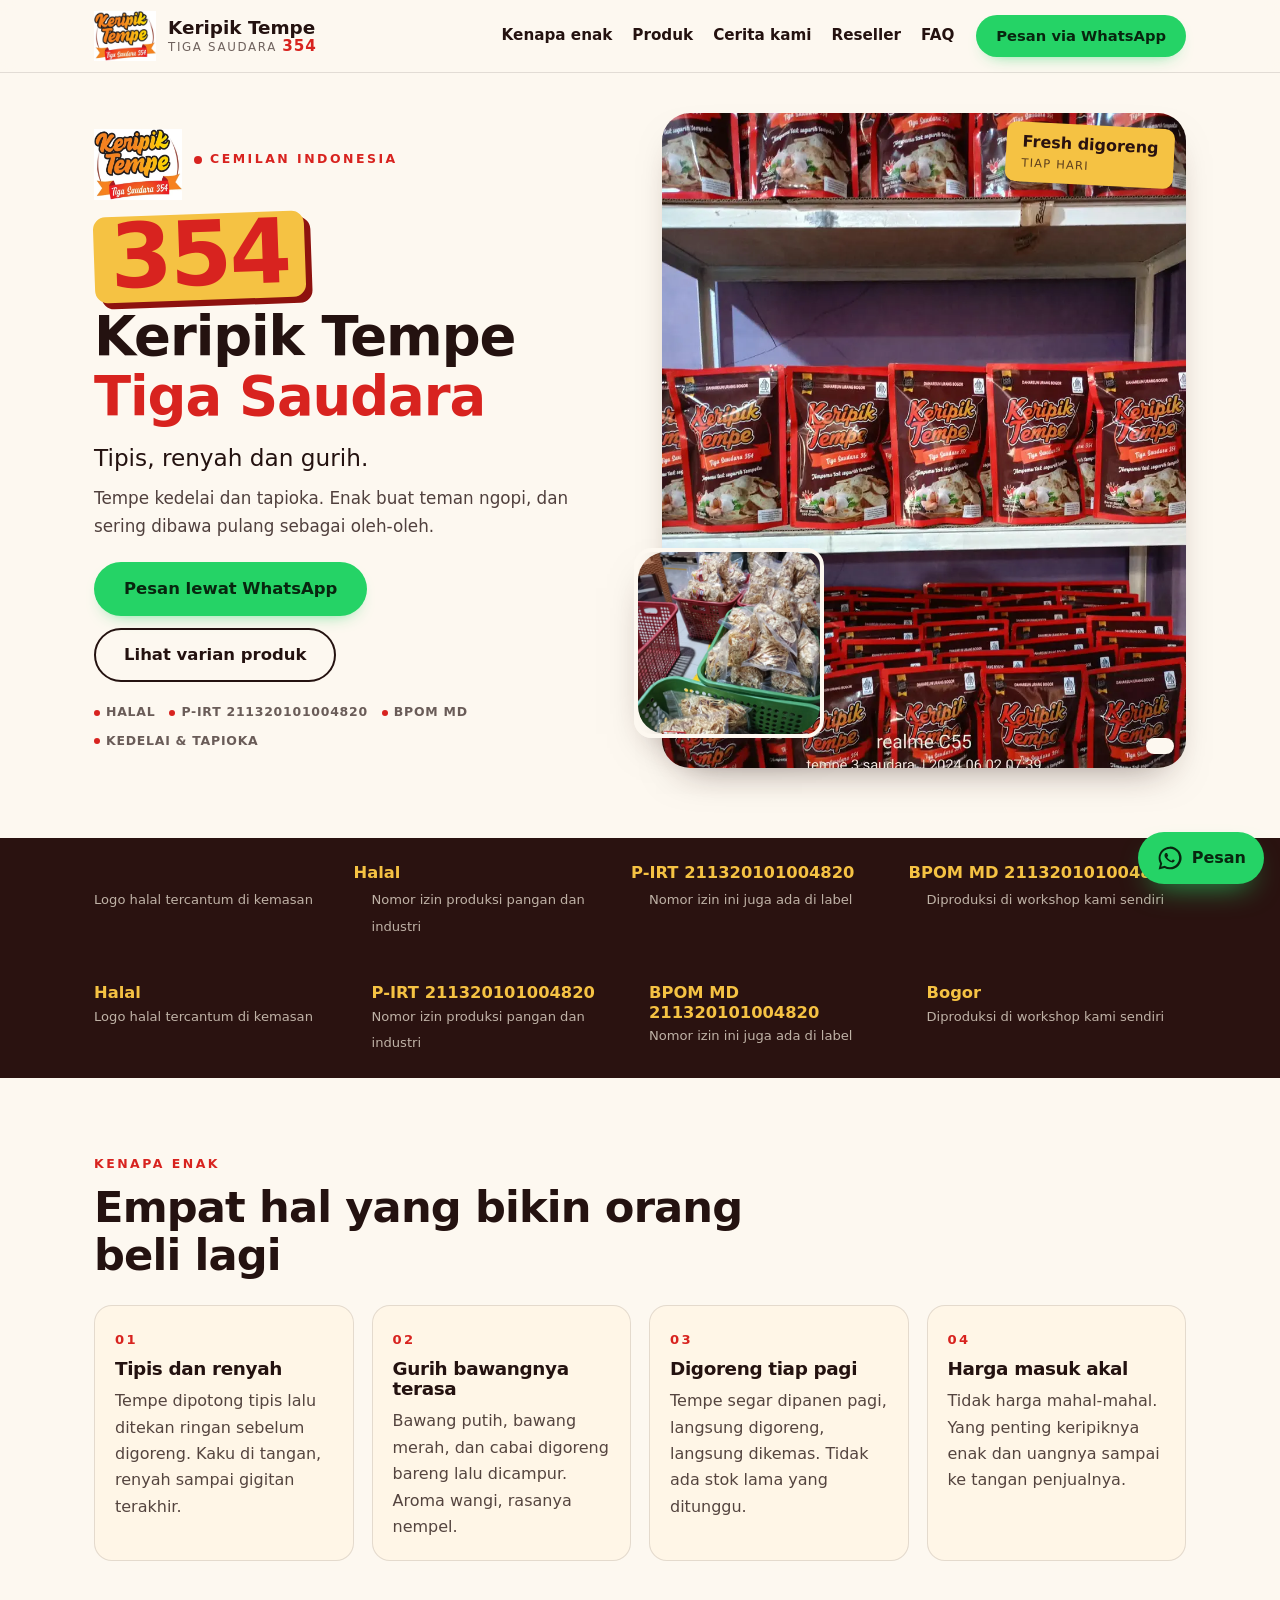
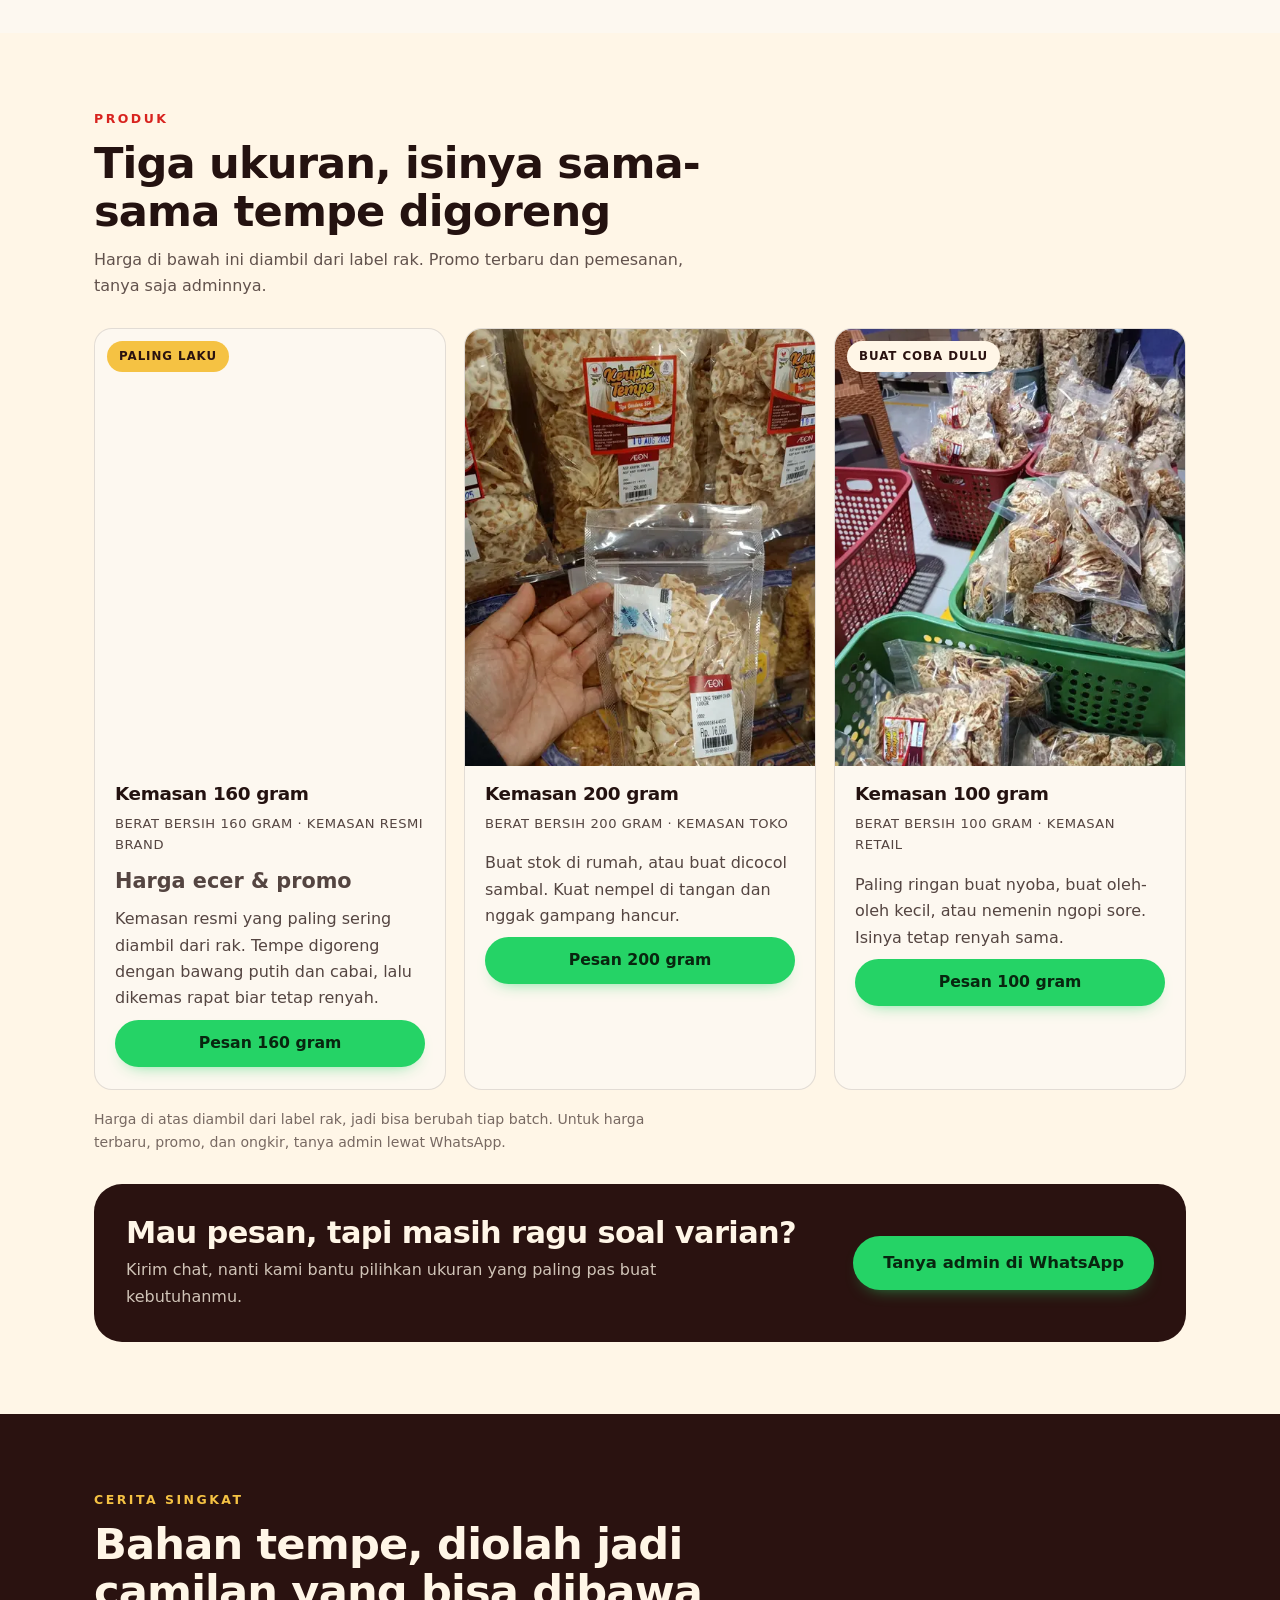
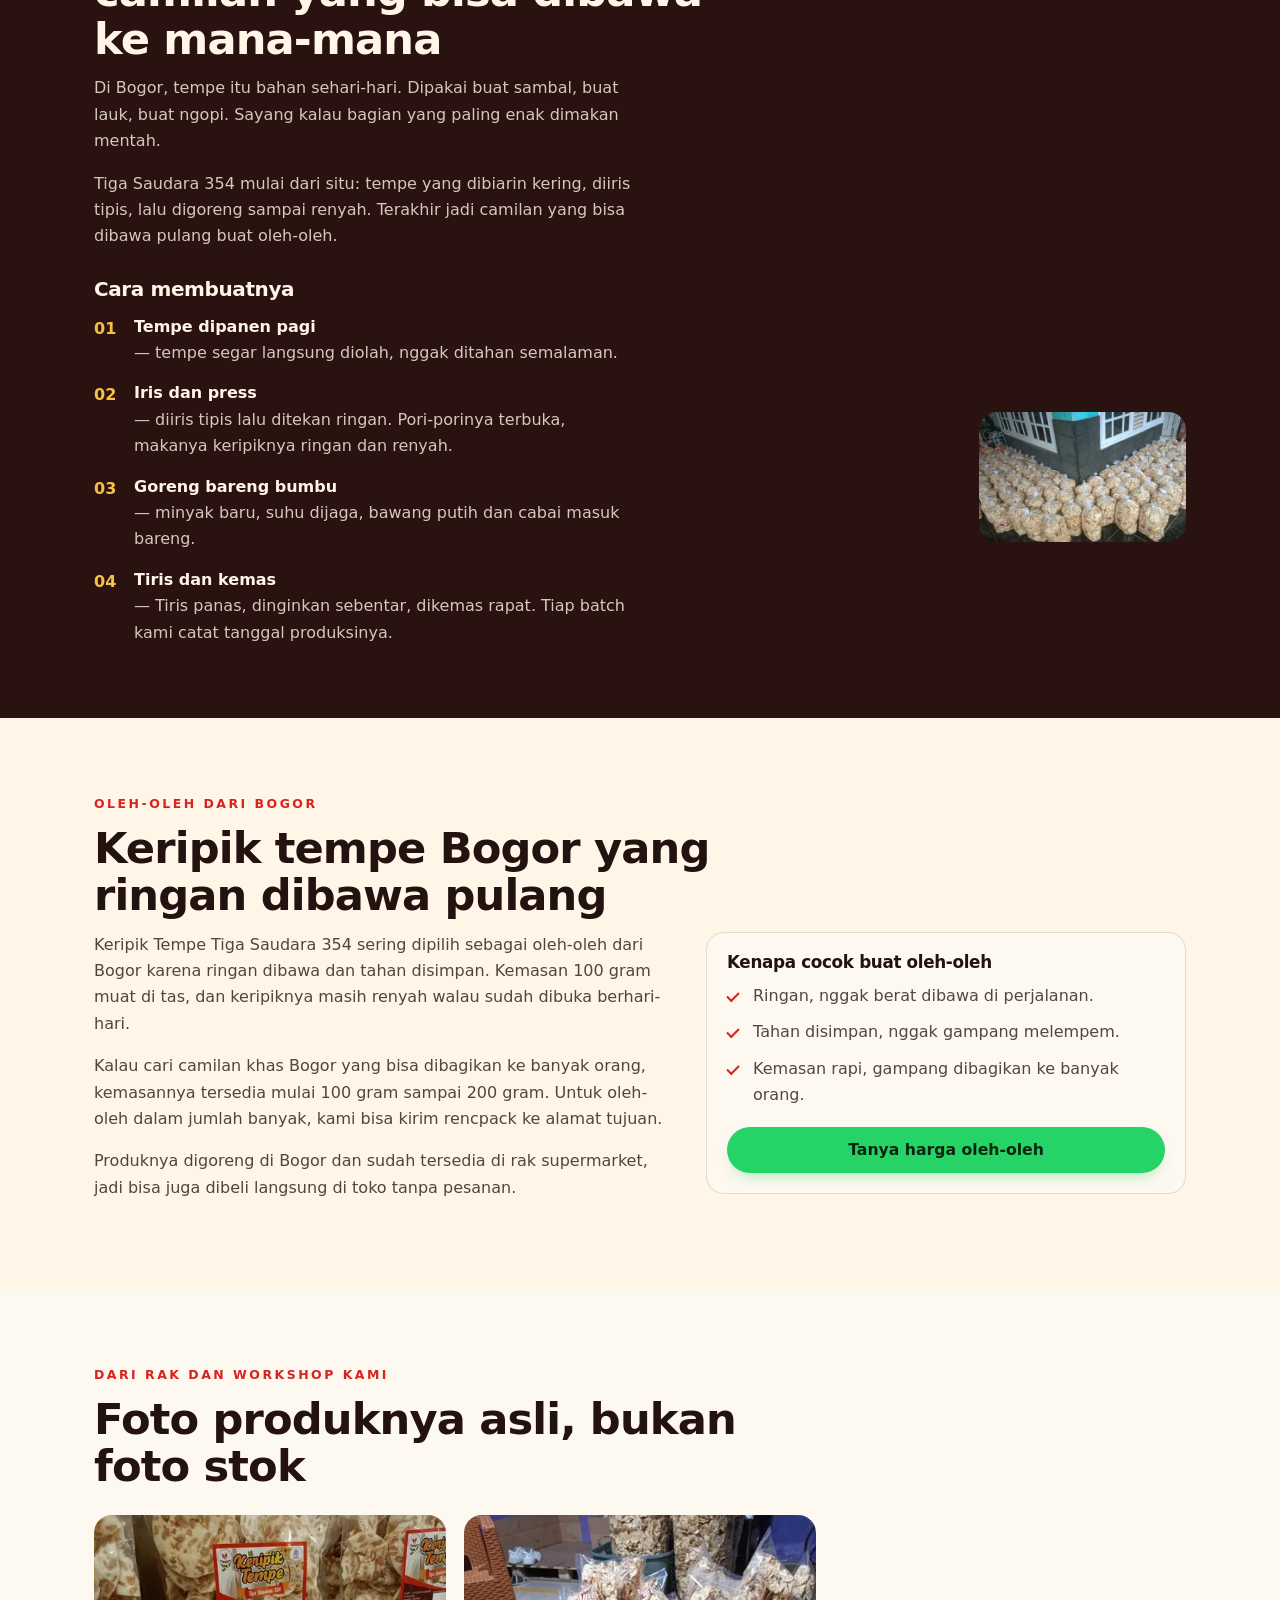
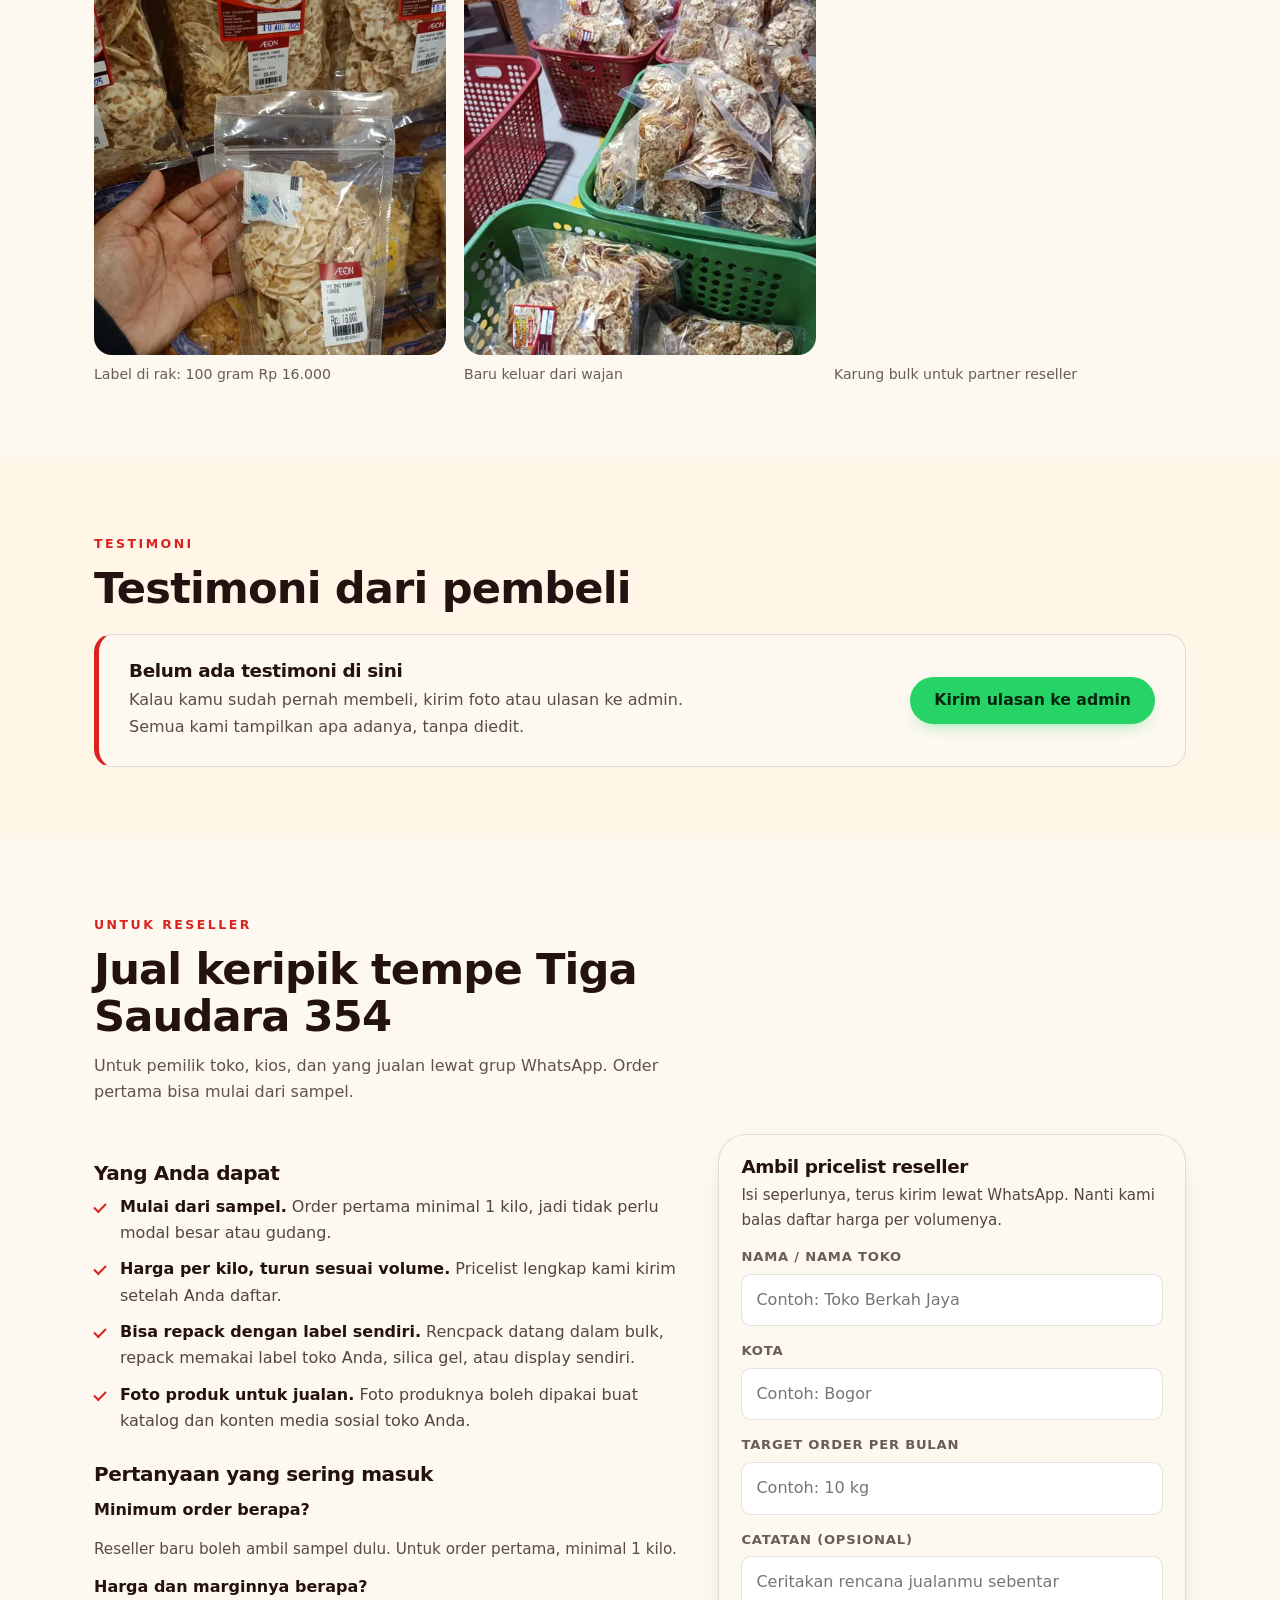
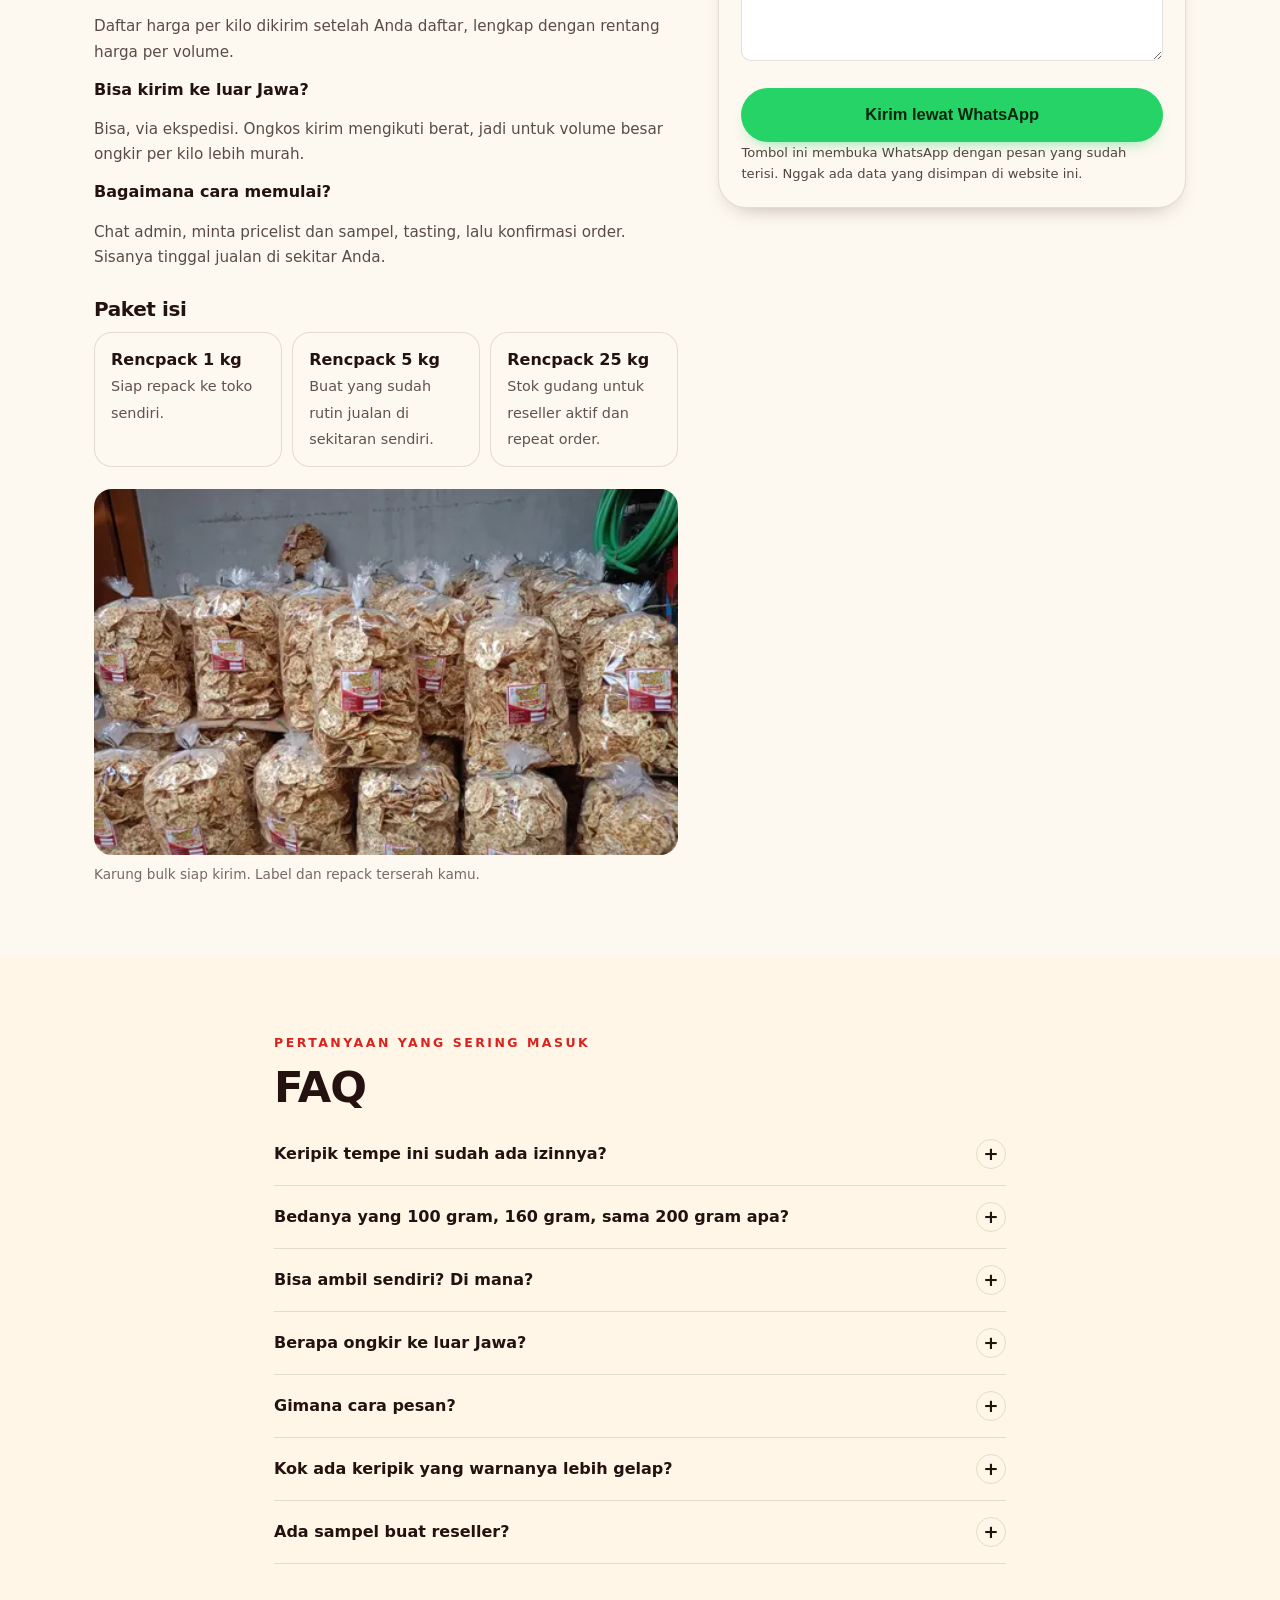
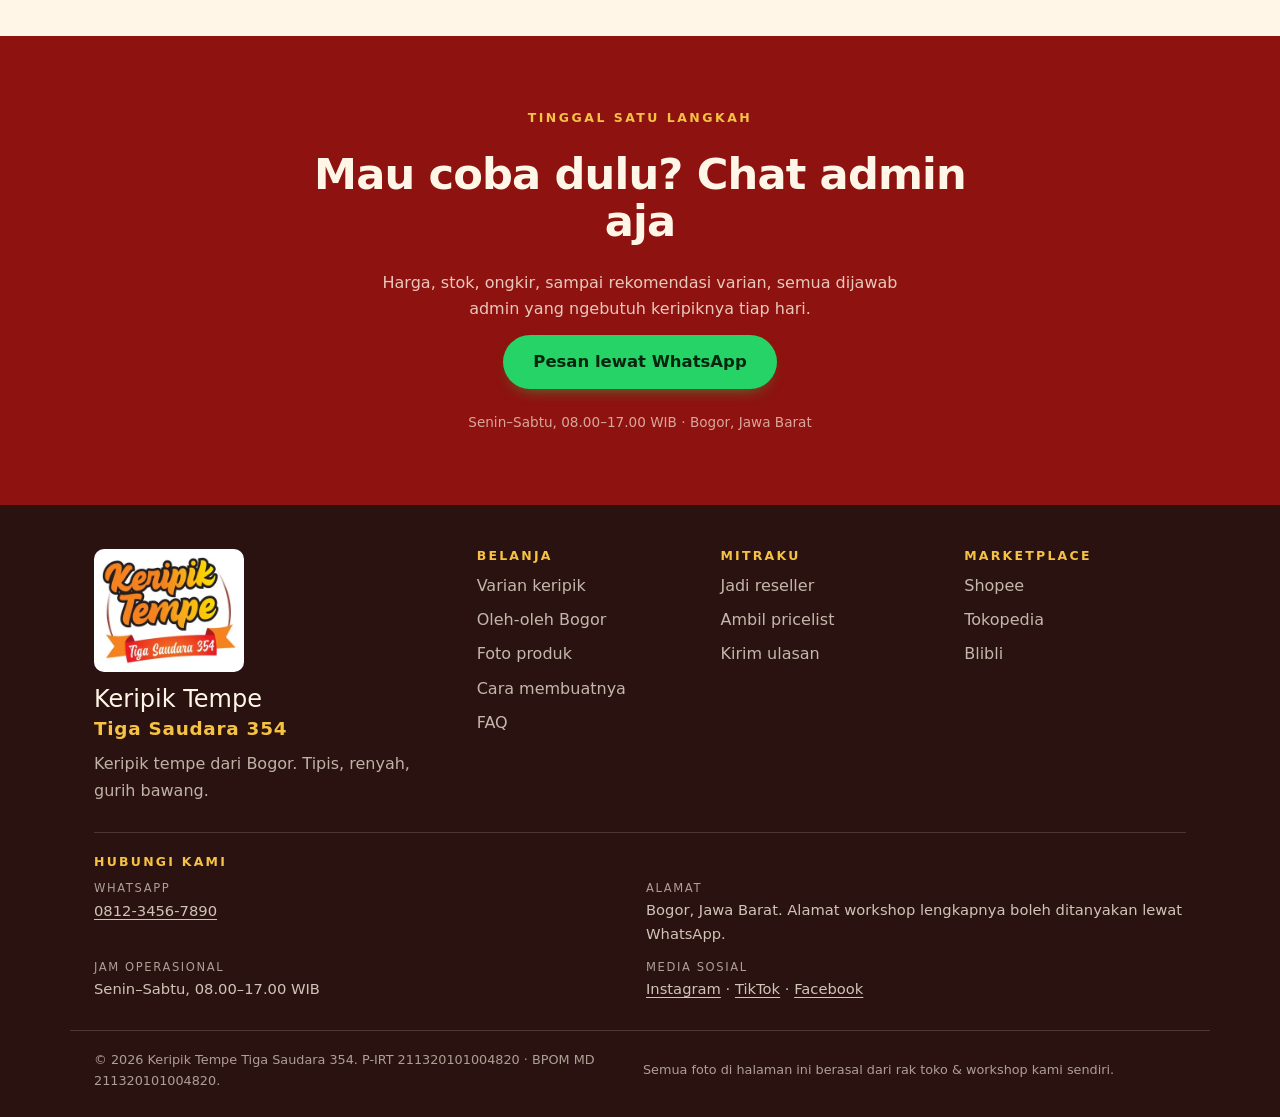
==== commit be2ee25c: "feat: add running-text animation for trust badge" ====
--- a/index.html
+++ b/index.html
@@ -44,12 +44,12 @@
   "@context": "https://schema.org",
   "@type": "LocalBusiness",
   "name": "Keripik Tempe Tiga Saudara 354",
-  "description": "Produsen keripik tempe khas Bogor. Tempe kedelai dan tapioka diiris tipis, digoreng bareng bawang putih dan cabai, dikemas rapat.",
+  "description": "Produsen keripik tempe khas Bogor. Tempe kedelai dan tapioka diiris tipis, digoreng dengan bumbu pilihan, dikemas rapat.",
   "url": "https://keripiktempe354.id/",
   "logo": "https://keripiktempe354.id/assets/logo.png",
   "image": "https://keripiktempe354.id/assets/produk/rak-kemasan-1200.jpg",
   "telephone": "+6281234567890",
-  "priceRange": "Rp 16.000 - Rp 28.800",
+  "priceRange": "",
   "address": {
     "@type": "PostalAddress",
     "addressLocality": "Bogor",
@@ -208,7 +208,7 @@
     <div class="hero-copy">
       <div class="hero-merek">
         <img src="assets/logo.webp" width="150" height="105" alt="Logo Keripik Tempe Tiga Saudara 354" class="hero-logo">
-        <p class="eyebrow">Buatan Bogor</p>
+        <p class="eyebrow">Cemilan Indonesia</p>
       </div>
 
       <h1 id="hero-judul" class="hero-title">
@@ -218,12 +218,11 @@
         <span class="hero-title-2" aria-hidden="true">Tiga Saudara</span>
       </h1>
 
-      <p class="hero-tagline">Tipis, renyah, gurih bawang.</p>
+      <p class="hero-tagline">Tipis, renyah dan gurih.</p>
 
       <p class="hero-sub">
-        Tempe kedelai dan tapioka, digoreng bareng bawang putih dan cabai.
-        Enak buat teman ngopi, dan sering dibawa pulang sebagai oleh-oleh dari
-        Bogor.
+        Tempe kedelai dan tapioka.
+        Enak buat teman ngopi, dan sering dibawa pulang sebagai oleh-oleh.
       </p>
 
       <div class="hero-cta">
@@ -275,15 +274,38 @@
       </figure>
 
       <p class="hero-stiker">
-        <strong>Baru digoreng</strong>
-        <span>tiap pagi</span>
+        <strong>Fresh digoreng</strong>
+        <span>tiap hari</span>
       </p>
 
-      <p class="hero-tag-harga">Mulai dari <b>Rp 16.000</b></p>
+      <p class="hero-tag-harga"><b></b></p>
     </div>
   </div>
 </section>
 
+<!-- ================= TRUST / BADGE ================= -->
+<section class="trust" aria-label="Keamanan produk dan asal">
+  <div class="container">
+    <ul class="trust-list">
+      <li>
+        <span class="trust-running"><strong>Halal</strong></span>
+        <span>Logo halal tercantum di kemasan</span>
+      </li>
+      <li>
+        <span class="trust-running"><strong>P-IRT 211320101004820</strong></span>
+        <span>Nomor izin produksi pangan dan industri</span>
+      </li>
+      <li>
+        <span class="trust-running"><strong>BPOM MD 211320101004820</strong></span>
+        <span>Nomor izin ini juga ada di label</span>
+      </li>
+      <li>
+        <span class="trust-running"><strong>Bogor</strong></span>
+        <span>Diproduksi di workshop kami sendiri</span>
+      </li>
+    </ul>
+  </div>
+</section>
 <!-- ================= TRUST / BADGE ================= -->
 <section class="trust" aria-label="Keamanan produk dan asal">
   <div class="container">
@@ -404,7 +426,7 @@
         <div class="produk-isi">
           <h3>Kemasan 200 gram</h3>
           <p class="produk-meta">Berat bersih 200 gram · Kemasan toko</p>
-          <p class="produk-harga">Rp 28.800</p>
+          <p class="produk-harga"></p>
           <p class="produk-ket">
             Buat stok di rumah, atau buat dicocol sambal. Kuat nempel di tangan
             dan nggak gampang hancur.
@@ -437,7 +459,7 @@
         <div class="produk-isi">
           <h3>Kemasan 100 gram</h3>
           <p class="produk-meta">Berat bersih 100 gram · Kemasan retail</p>
-          <p class="produk-harga">Rp 16.000</p>
+          <p class="produk-harga"></p>
           <p class="produk-ket">
             Paling ringan buat nyoba, buat oleh-oleh kecil, atau nemenin ngopi
             sore. Isinya tetap renyah sama.
--- a/css/style.css
+++ b/css/style.css
@@ -578,6 +578,29 @@
   color: rgba(255, 246, 231, 0.7);
 }
 
+/* ---------- 7. RUNNING TEXT (TRUST) ---------- */
+@keyframes trust-running {
+  0%   { transform: translateX(100%); }
+  100% { transform: translateX(-100%); }
+}
+.trust-running {
+  display: inline-block;
+  white-space: nowrap;
+  padding: 0 100%;
+  animation: trust-running 26s linear infinite;
+}
+.trust-running strong {
+  display: block;
+  font-family: var(--font-judul);
+  font-size: 1.02rem;
+  color: var(--kuning);
+  line-height: 1.2;
+}
+.trust-running span {
+  font-size: 0.82rem;
+  color: rgba(255, 246, 231, 0.7);
+}
+
 /* ---------- 8. SEKSI & KARTU ---------- */
 .grid-4 {
   list-style: none;
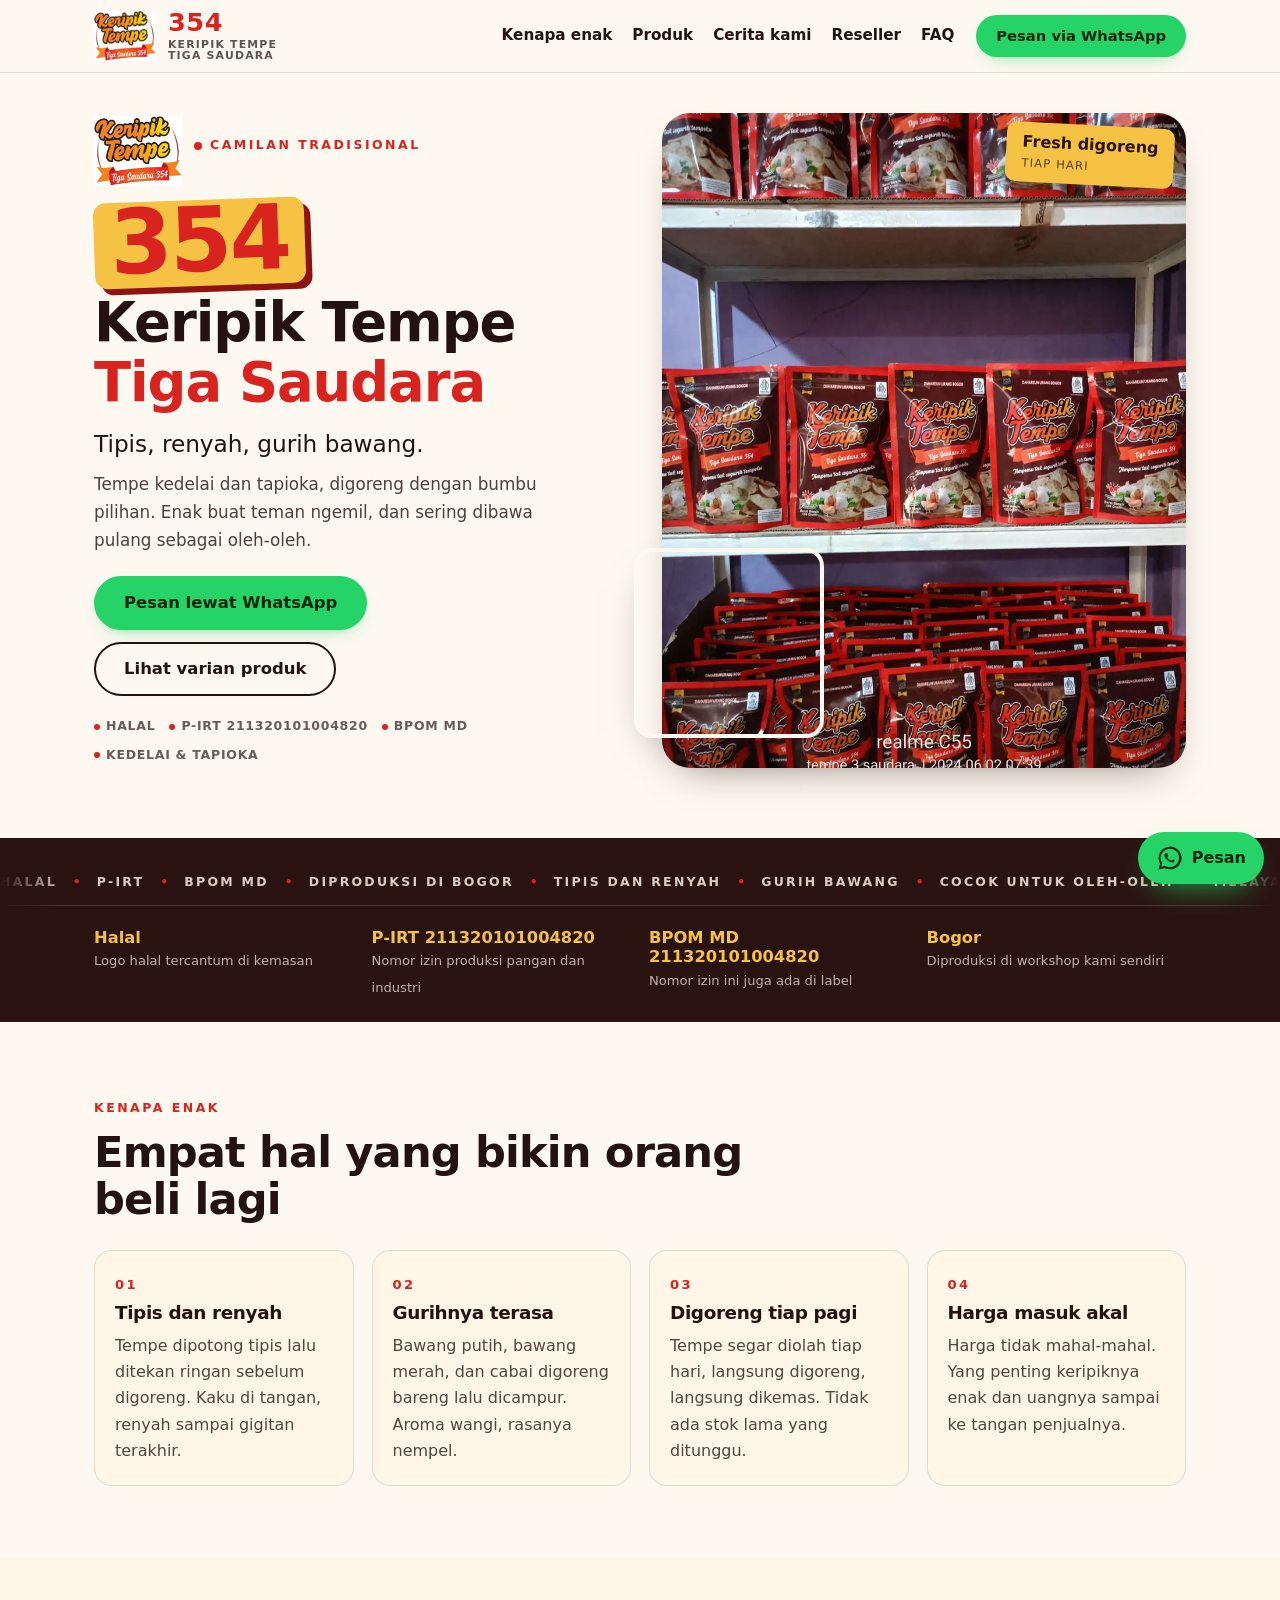
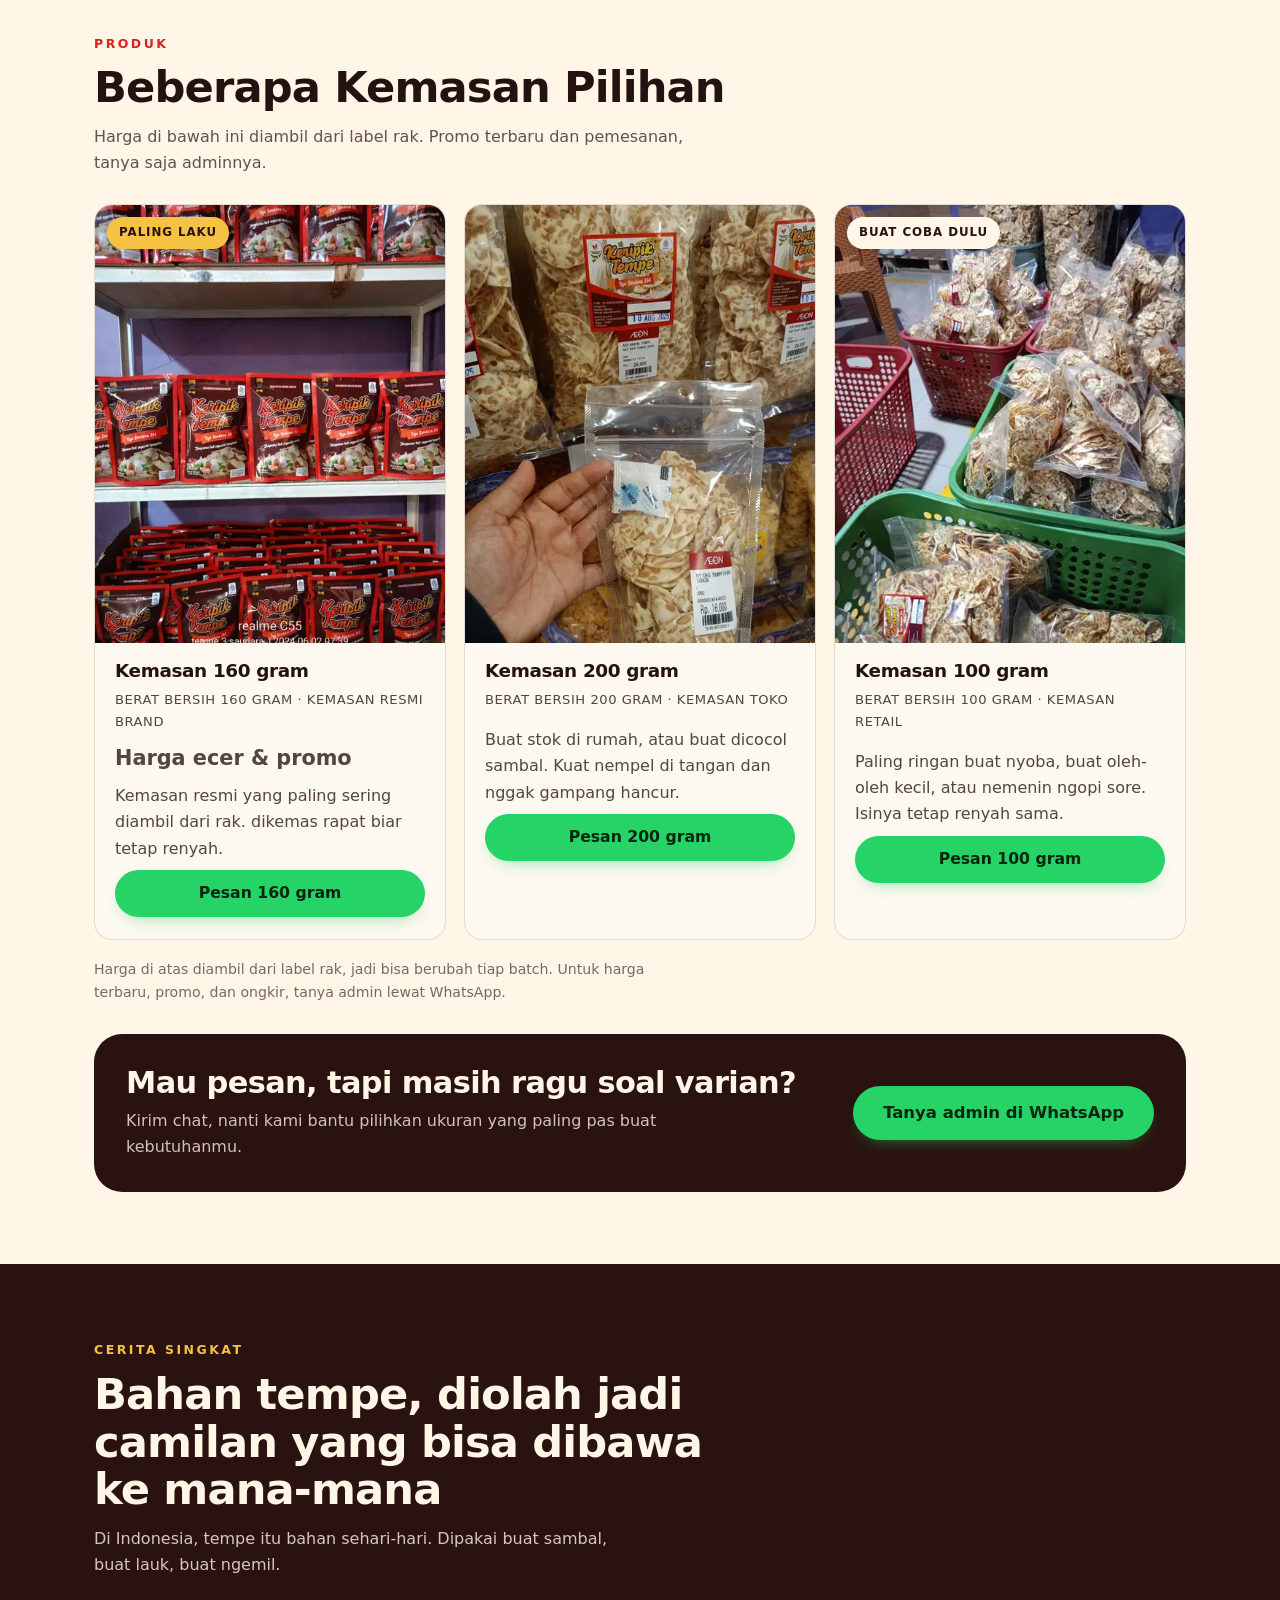
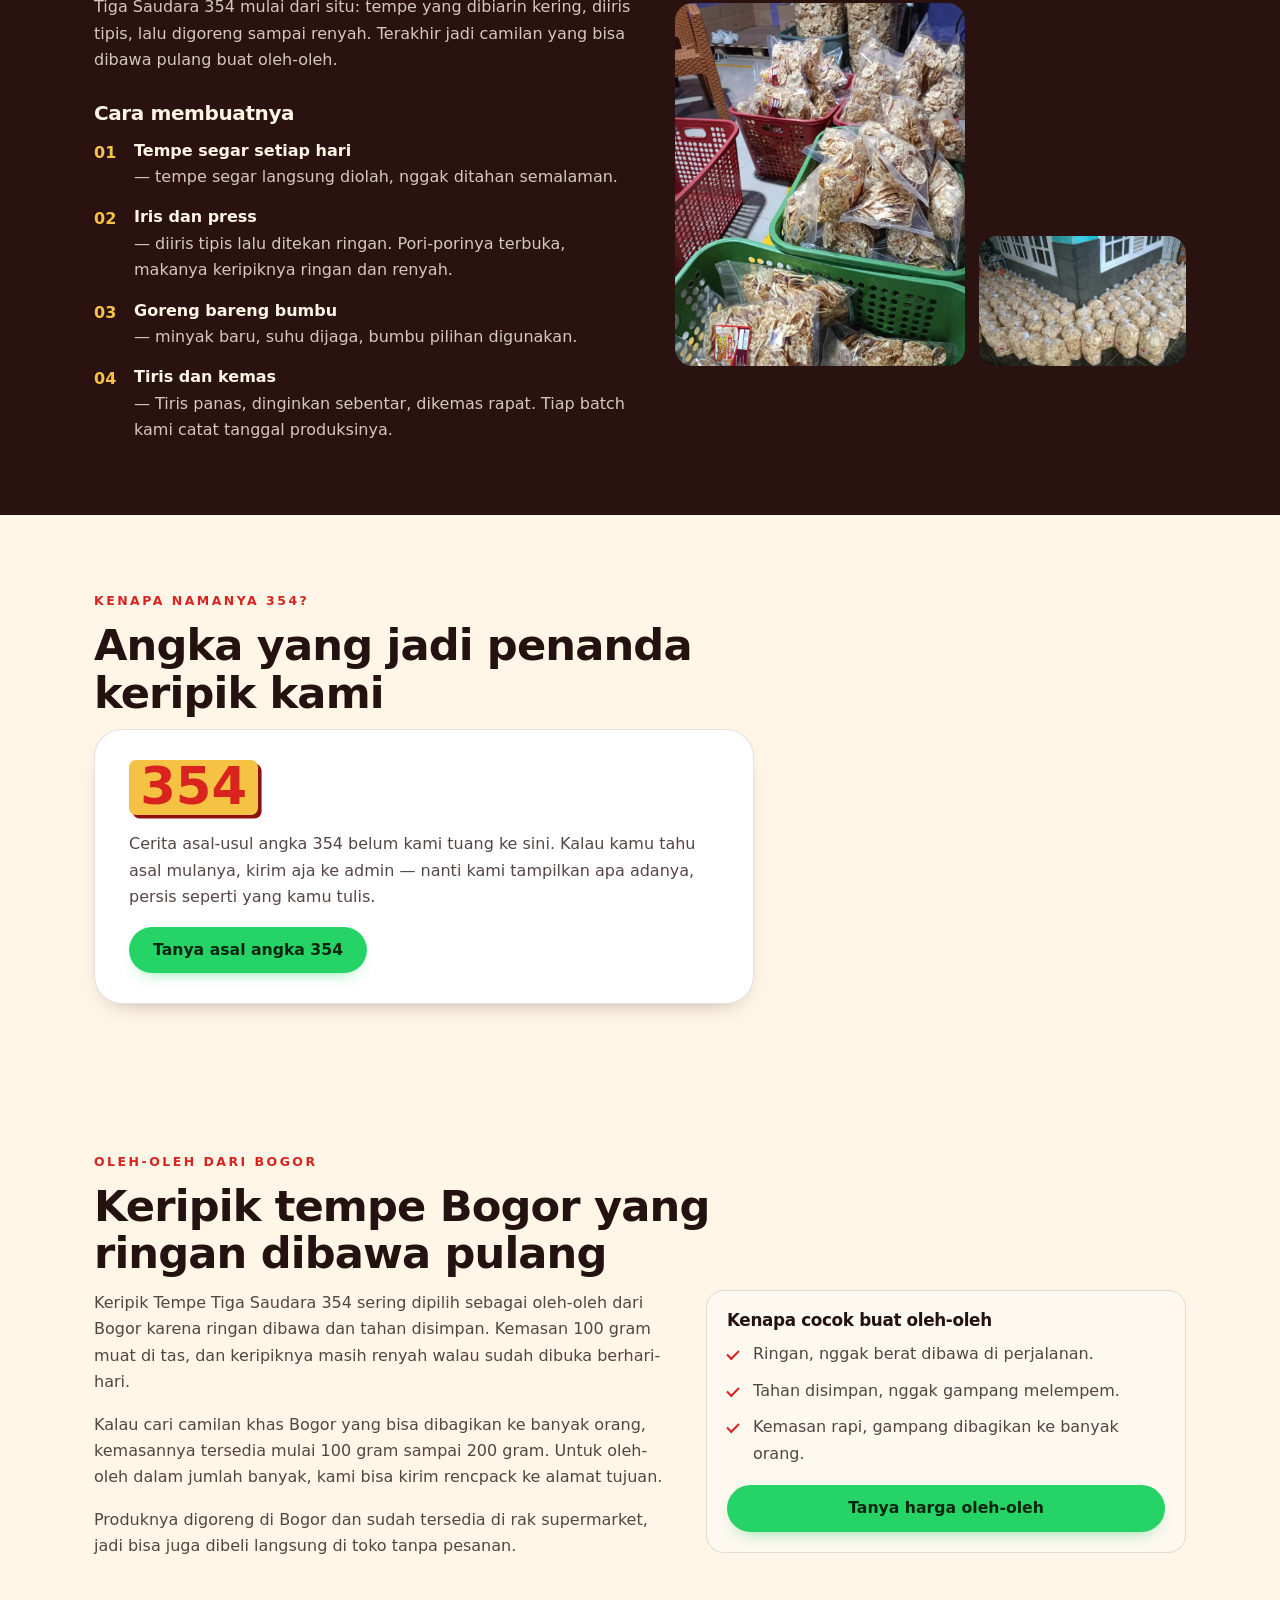
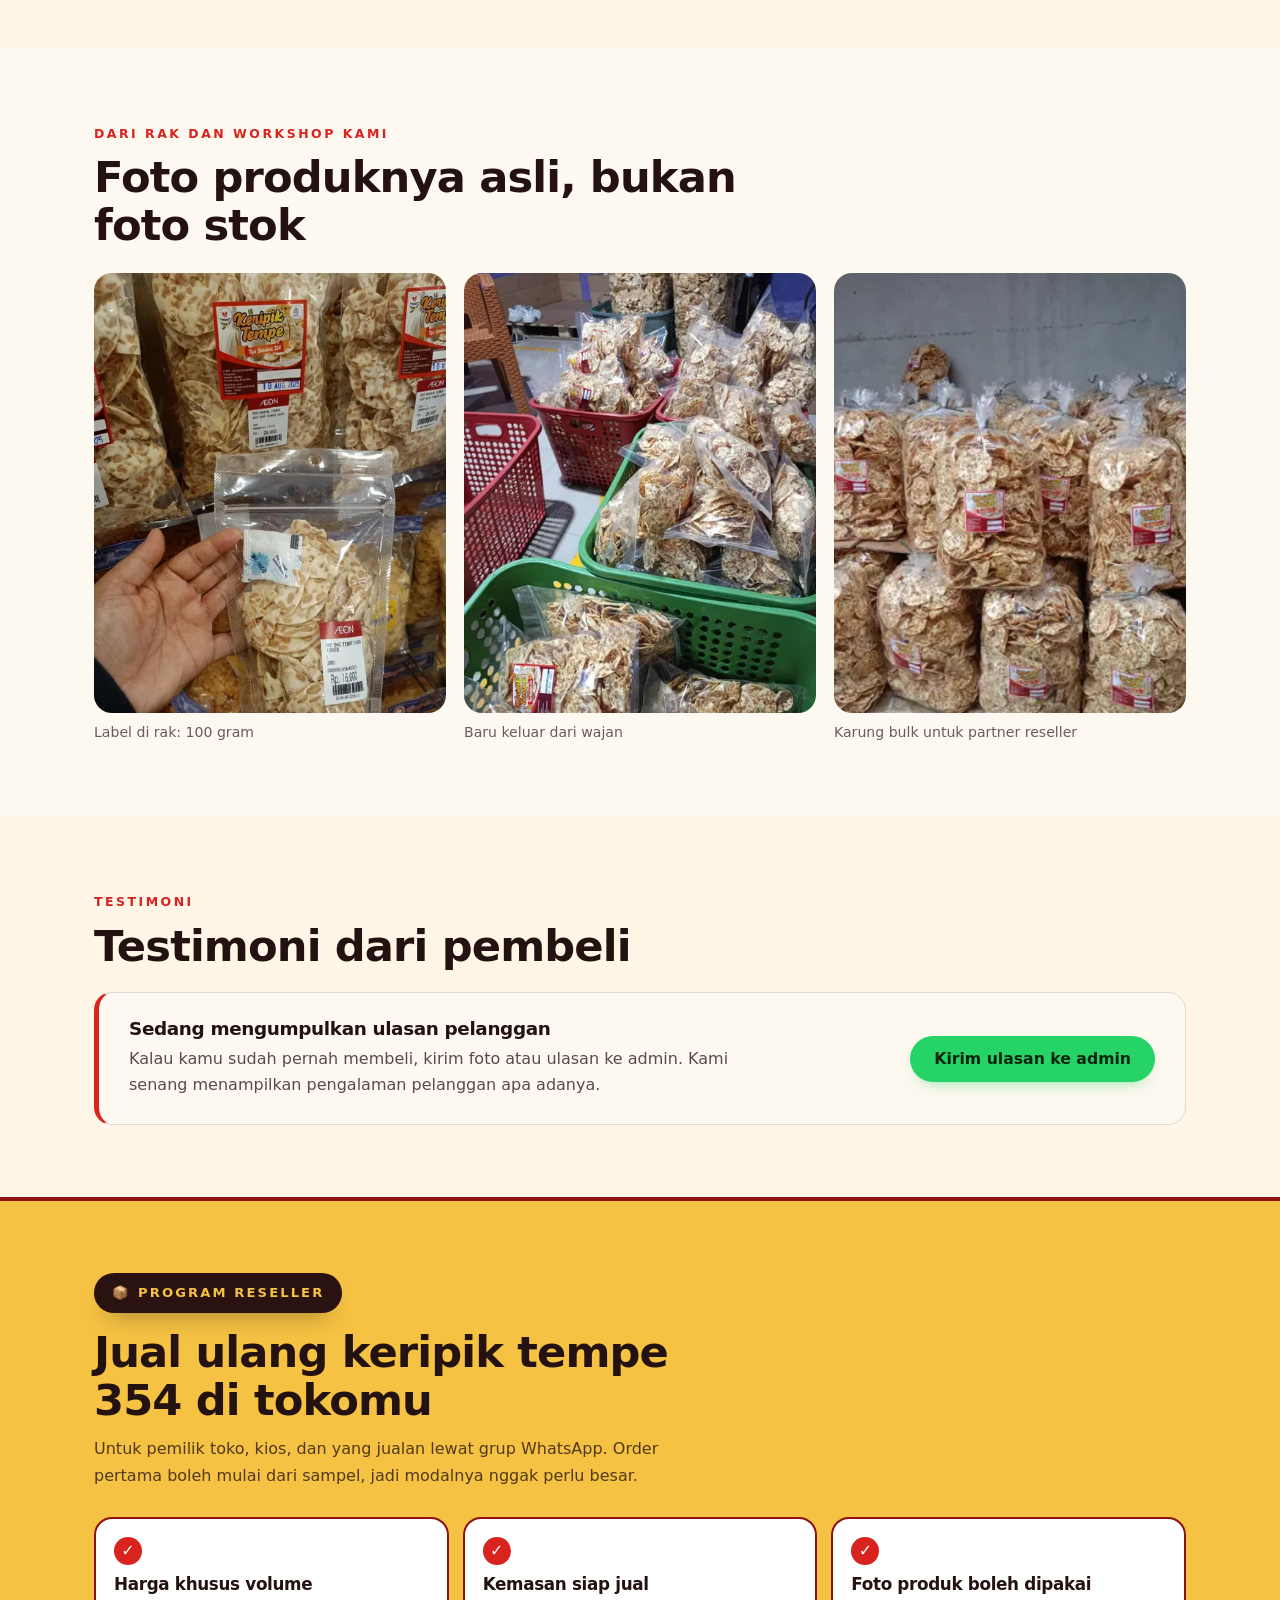
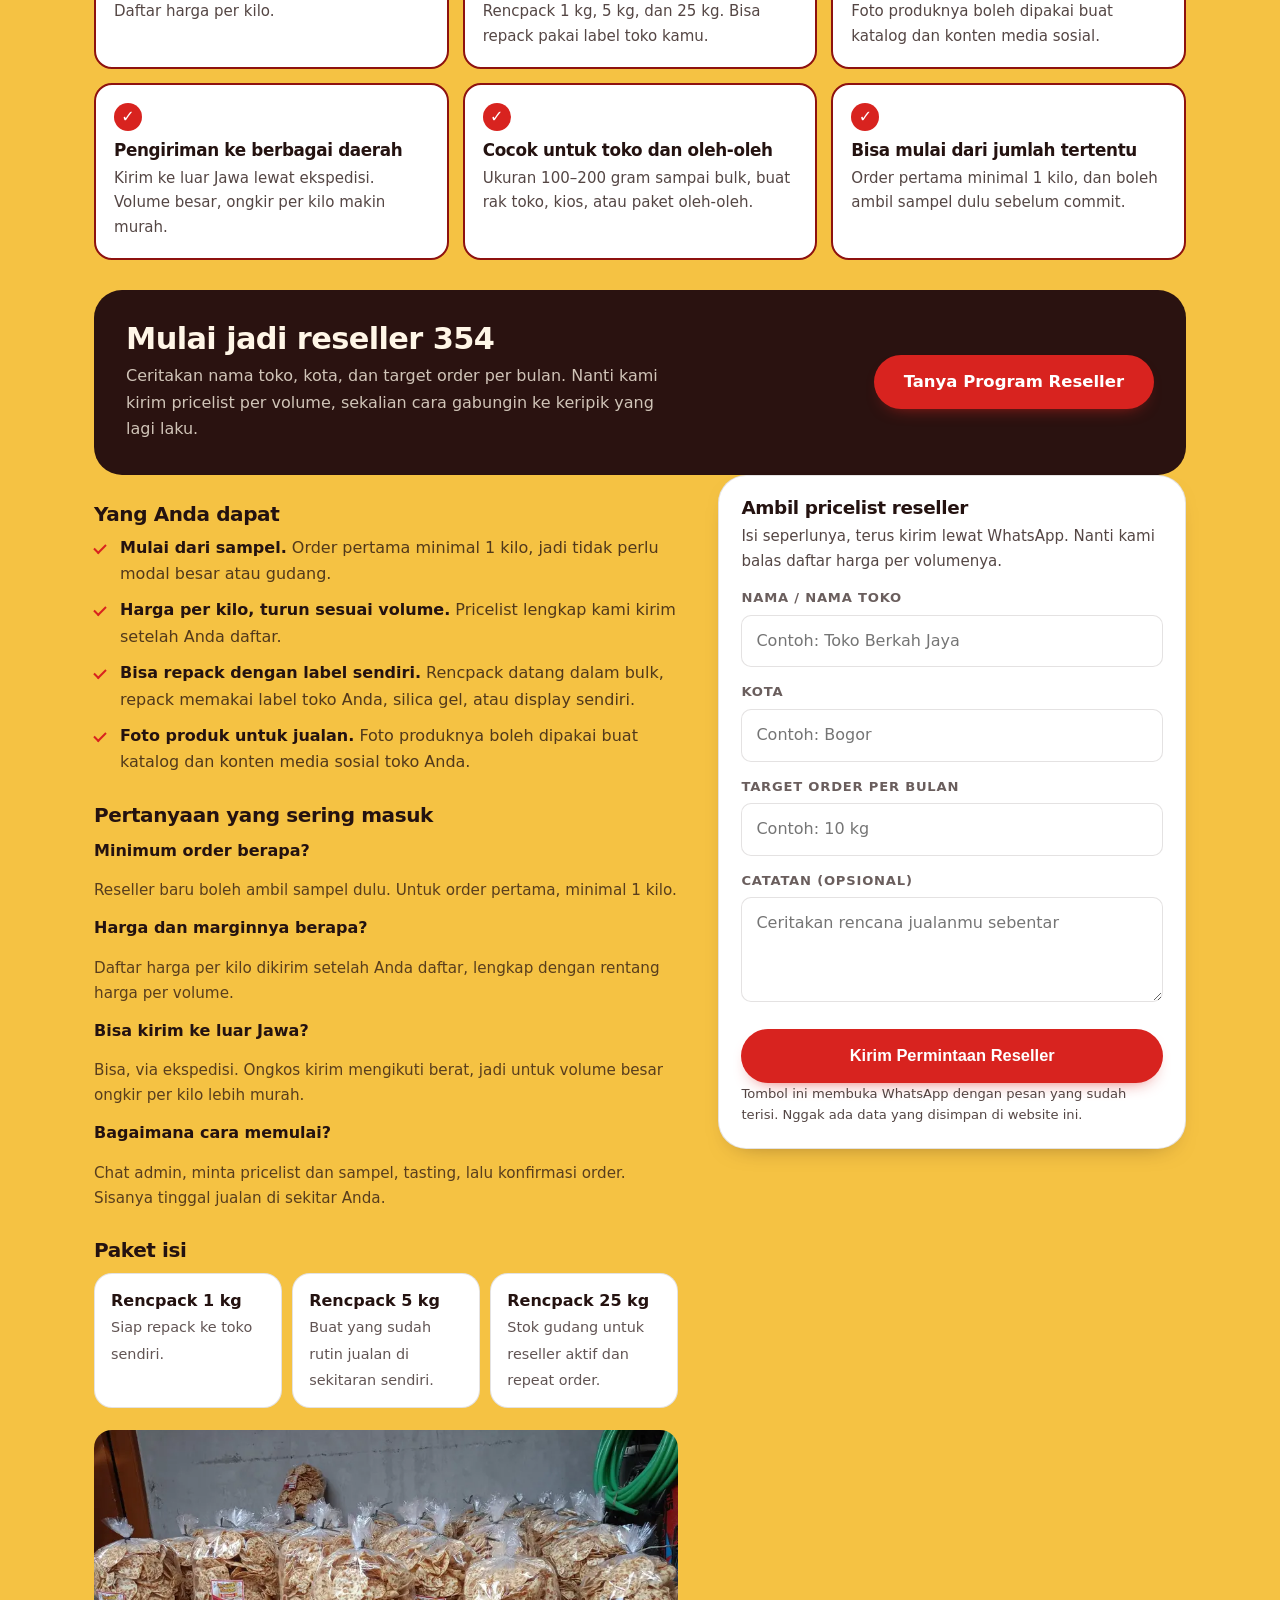
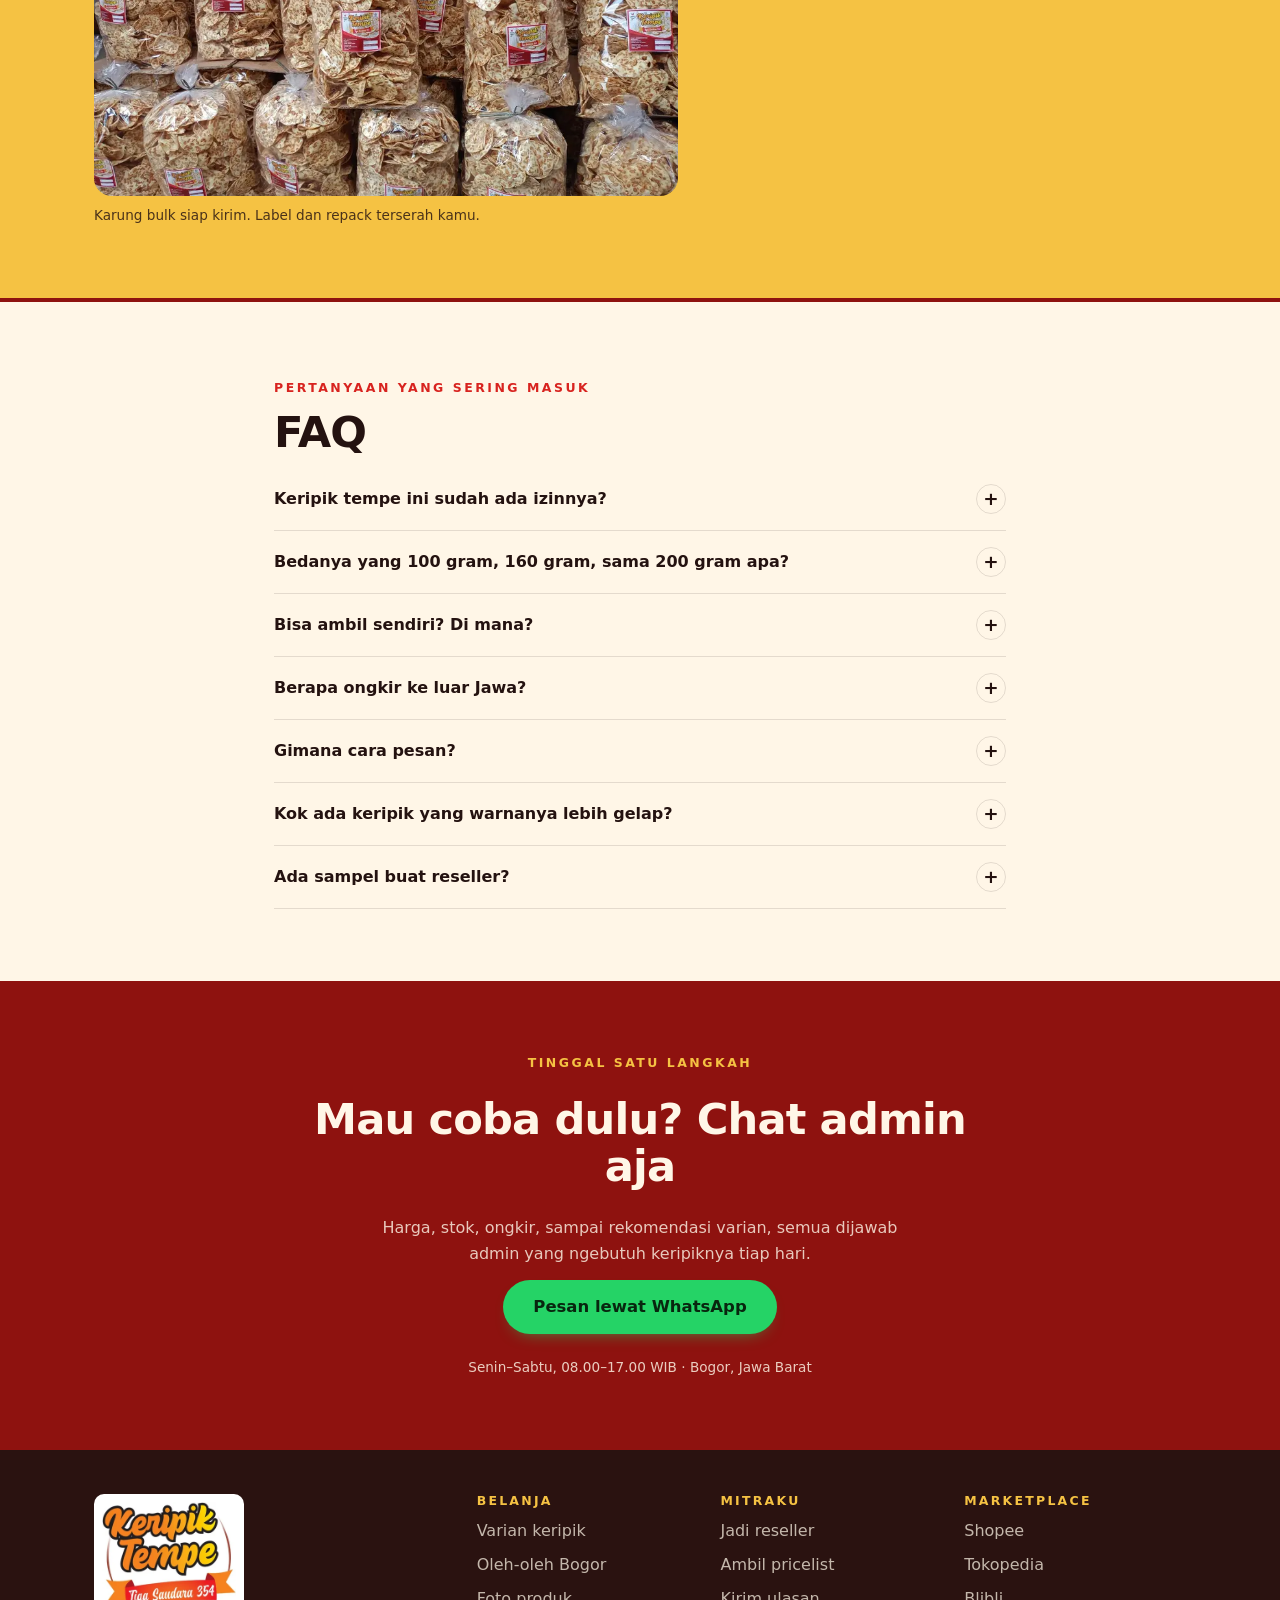
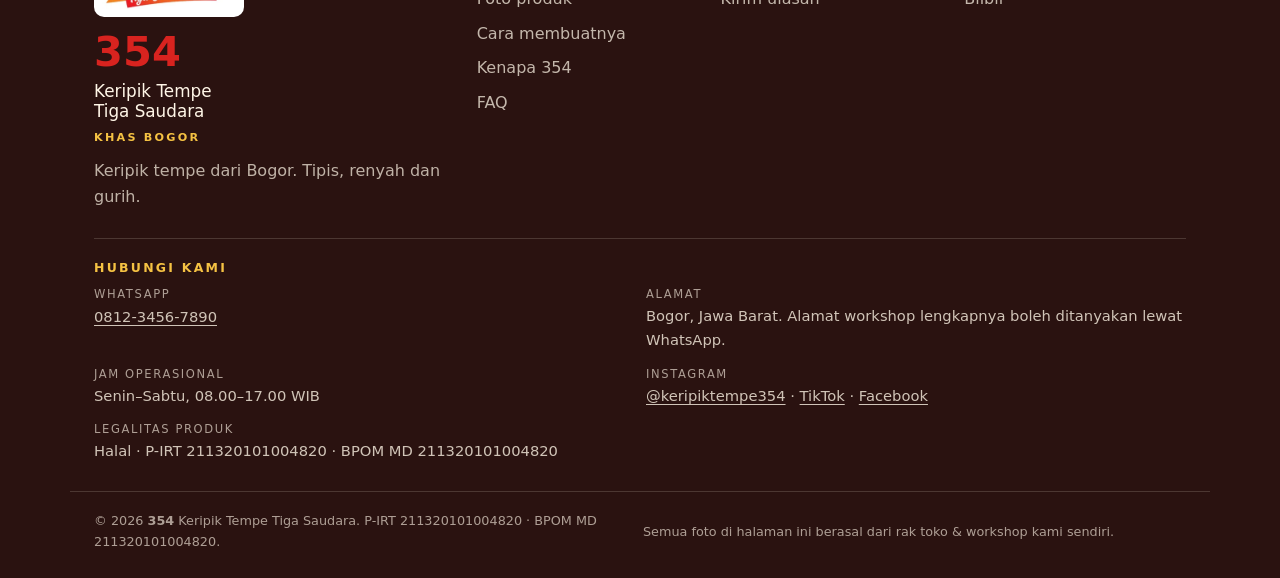
==== commit 646f8e3b: "rubah isi index.html, css/style.css, dan js/main.js sesuai dengan perubahan terbaru." ====
--- a/index.html
+++ b/index.html
@@ -5,9 +5,9 @@
 <meta name="viewport" content="width=device-width, initial-scale=1">
 
 <!-- ============ SEO DASAR ============ -->
-<title>Keripik Tempe Tiga Saudara 354 | Tipis, Renyah, Khas Bogor</title>
-<meta name="description" content="Keripik Tempe Tiga Saudara 354 khas Bogor. Tempe kedelai dan tapioka diiris tipis, digoreng bareng bawang putih dan cabai. Renyah, gurih bawang, halal, P-IRT 211320101004820. Mulai Rp 16.000. Pesan via WhatsApp, tersedia untuk reseller dan oleh-oleh Bogor.">
-<meta name="keywords" content="keripik tempe, keripik tempe Bogor, keripik tempe Tiga Saudara 354, camilan khas Bogor, oleh-oleh Bogor, keripik tempe reseller, snack tempe">
+<title>354 Keripik Tempe Tiga Saudara | Keripik Tempe Renyah Khas Bogor</title>
+<meta name="description" content="Keripik Tempe Tiga Saudara 354 khas Bogor. Tempe kedelai dan tapioka diiris tipis, digoreng bareng bawang putih dan cabai. Tipis, renyah, gurih bawang. Halal, P-IRT 211320101004820. Mulai Rp 16.000. Pesan via WhatsApp, tersedia untuk reseller dan oleh-oleh Bogor.">
+<meta name="keywords" content="354, keripik tempe 354, keripik tempe Bogor, keripik tempe renyah, keripik tempe Tiga Saudara 354, camilan khas Bogor, oleh-oleh Bogor, keripik tempe reseller">
 <meta name="author" content="Keripik Tempe Tiga Saudara 354">
 <meta name="robots" content="index, follow, max-image-preview:large">
 <link rel="canonical" href="https://keripiktempe354.id/">
@@ -15,16 +15,16 @@
 <!-- ============ OPEN GRAPH / SOSIAL ============ -->
 <meta property="og:type" content="website">
 <meta property="og:locale" content="id_ID">
-<meta property="og:site_name" content="Keripik Tempe Tiga Saudara 354">
+<meta property="og:site_name" content="354 Keripik Tempe Tiga Saudara">
 <meta property="og:url" content="https://keripiktempe354.id/">
-<meta property="og:title" content="Keripik Tempe Tiga Saudara 354 | Tipis, Renyah, Khas Bogor">
-<meta property="og:description" content="Tempe diiris tipis, digoreng bareng bawang putih dan cabai. Renyah, gurih, enak buat teman ngopi. Khas Bogor.">
+<meta property="og:title" content="354 Keripik Tempe Tiga Saudara | Keripik Tempe Renyah Khas Bogor">
+<meta property="og:description" content="Tempe diiris tipis, digoreng bareng bawang putih dan cabai. Tipis, renyah, gurih bawang. Enak buat teman ngopi. Khas Bogor.">
 <meta property="og:image" content="https://keripiktempe354.id/assets/produk/rak-kemasan-1200.jpg">
 <meta property="og:image:width" content="1200">
 <meta property="og:image:height" content="1600">
 <meta property="og:image:alt" content="Kemasan Keripik Tempe Tiga Saudara 354 di rak supermarket">
 <meta name="twitter:card" content="summary_large_image">
-<meta name="twitter:title" content="Keripik Tempe Tiga Saudara 354">
+<meta name="twitter:title" content="354 Keripik Tempe Tiga Saudara — Keripik Tempe Renyah Khas Bogor">
 <meta name="twitter:description" content="Keripik tempe khas Bogor. Tipis, renyah, gurih bawang. Pesan via WhatsApp.">
 <meta name="twitter:image" content="https://keripiktempe354.id/assets/produk/rak-kemasan-1200.jpg">
 <meta name="theme-color" content="#d8231f">
@@ -172,11 +172,11 @@
 <!-- ================= HEADER ================= -->
 <header class="site-header" id="atas">
   <div class="container header-inner">
-    <a class="brand" href="#atas" aria-label="Keripik Tempe Tiga Saudara 354, ke beranda">
+    <a class="brand" href="#atas" aria-label="354 Keripik Tempe Tiga Saudara, ke beranda">
       <img src="assets/logo.webp" width="150" height="105" alt="Logo Keripik Tempe Tiga Saudara 354" class="brand-logo">
       <span class="brand-text">
-        <strong>Keripik Tempe</strong>
-        <span>Tiga Saudara <b>354</b></span>
+        <strong class="brand-angka">354</strong>
+        <span class="brand-nama">Keripik Tempe<br>Tiga Saudara</span>
       </span>
     </a>
 
@@ -208,21 +208,21 @@
     <div class="hero-copy">
       <div class="hero-merek">
         <img src="assets/logo.webp" width="150" height="105" alt="Logo Keripik Tempe Tiga Saudara 354" class="hero-logo">
-        <p class="eyebrow">Cemilan Indonesia</p>
+        <p class="eyebrow">Camilan tradisional</p>
       </div>
 
       <h1 id="hero-judul" class="hero-title">
-        <span class="sr-only">Keripik Tempe Tiga Saudara 354</span>
+        <span class="sr-only">Keripik Tempe Tiga Saudara 354, camilan tradisional</span>
         <span class="hero-angka" aria-hidden="true">354</span>
         <span class="hero-title-1" aria-hidden="true">Keripik Tempe</span>
         <span class="hero-title-2" aria-hidden="true">Tiga Saudara</span>
       </h1>
 
-      <p class="hero-tagline">Tipis, renyah dan gurih.</p>
+      <p class="hero-tagline">Tipis, renyah, gurih bawang.</p>
 
       <p class="hero-sub">
-        Tempe kedelai dan tapioka.
-        Enak buat teman ngopi, dan sering dibawa pulang sebagai oleh-oleh.
+        Tempe kedelai dan tapioka, digoreng dengan bumbu pilihan.
+        Enak buat teman ngemil, dan sering dibawa pulang sebagai oleh-oleh.
       </p>
 
       <div class="hero-cta">
@@ -253,7 +253,7 @@
                      assets/produk/rak-kemasan-1200.jpg 1200w"
              sizes="(max-width: 1000px) 92vw, 48vw"
              width="1200" height="1600"
-             alt="Deretan kemasan Keripik Tempe Tiga Saudara 354 di rak supermarket"
+             alt="Deretan kemasan Keripik Tempe Tiga Saudara 354 di rak supermarket, logo 354 terlihat di kemasan"
              fetchpriority="high" decoding="async">
       </picture>
 
@@ -268,7 +268,7 @@
                        assets/produk/proses-kemasan-900.jpg 900w"
                sizes="34vw"
                width="1200" height="1600"
-               alt="Irigasan keripik tempe yang sedang digoreng di workshop"
+               alt="Close up keripik tempe yang baru digoreng, renyah dan kecokelatan"
                decoding="async">
         </picture>
       </figure>
@@ -277,37 +277,41 @@
         <strong>Fresh digoreng</strong>
         <span>tiap hari</span>
       </p>
-
-      <p class="hero-tag-harga"><b></b></p>
-    </div>
-  </div>
-</section>
-
-<!-- ================= TRUST / BADGE ================= -->
+    </div>
+  </div>
+</section>
+
+<!-- ================= TRUST / MARQUEE ================= -->
 <section class="trust" aria-label="Keamanan produk dan asal">
-  <div class="container">
-    <ul class="trust-list">
-      <li>
-        <span class="trust-running"><strong>Halal</strong></span>
-        <span>Logo halal tercantum di kemasan</span>
-      </li>
-      <li>
-        <span class="trust-running"><strong>P-IRT 211320101004820</strong></span>
-        <span>Nomor izin produksi pangan dan industri</span>
-      </li>
-      <li>
-        <span class="trust-running"><strong>BPOM MD 211320101004820</strong></span>
-        <span>Nomor izin ini juga ada di label</span>
-      </li>
-      <li>
-        <span class="trust-running"><strong>Bogor</strong></span>
-        <span>Diproduksi di workshop kami sendiri</span>
-      </li>
-    </ul>
-  </div>
-</section>
-<!-- ================= TRUST / BADGE ================= -->
-<section class="trust" aria-label="Keamanan produk dan asal">
+
+  <!-- Running text: branding yang jalan terus, satu arah, tanpa jeda -->
+  <div class="marquee">
+    <div class="marquee-track" data-marquee>
+      <div class="marquee-grup">
+        <span class="marquee-item">HALAL</span>
+        <span class="marquee-item marquee-pisah" aria-hidden="true">•</span>
+        <span class="marquee-item">P-IRT</span>
+        <span class="marquee-item marquee-pisah" aria-hidden="true">•</span>
+        <span class="marquee-item">BPOM MD</span>
+        <span class="marquee-item marquee-pisah" aria-hidden="true">•</span>
+        <span class="marquee-item">DIPRODUKSI DI BOGOR</span>
+        <span class="marquee-item marquee-pisah" aria-hidden="true">•</span>
+        <span class="marquee-item">TIPIS DAN RENYAH</span>
+        <span class="marquee-item marquee-pisah" aria-hidden="true">•</span>
+        <span class="marquee-item">GURIH BAWANG</span>
+        <span class="marquee-item marquee-pisah" aria-hidden="true">•</span>
+        <span class="marquee-item">COCOK UNTUK OLEH-OLEH</span>
+        <span class="marquee-item marquee-pisah" aria-hidden="true">•</span>
+        <span class="marquee-item">MELAYANI RESELLER</span>
+        <span class="marquee-item marquee-pisah" aria-hidden="true">•</span>
+        <span class="marquee-item">KIRIM KE BERBAGAI DAERAH</span>
+        <span class="marquee-item marquee-pisah" aria-hidden="true">•</span>
+        <span class="marquee-item marquee-354">KERIPIK TEMPE 354</span>
+        <span class="marquee-item marquee-pisah" aria-hidden="true">•</span>
+      </div>
+    </div>
+  </div>
+
   <div class="container">
     <ul class="trust-list">
       <li>
@@ -344,18 +348,18 @@
       </li>
       <li class="kartu kartu-nomor">
         <span class="nomor">02</span>
-        <h3>Gurih bawangnya terasa</h3>
+        <h3>Gurihnya terasa</h3>
         <p>Bawang putih, bawang merah, dan cabai digoreng bareng lalu dicampur. Aroma wangi, rasanya nempel.</p>
       </li>
       <li class="kartu kartu-nomor">
         <span class="nomor">03</span>
         <h3>Digoreng tiap pagi</h3>
-        <p>Tempe segar dipanen pagi, langsung digoreng, langsung dikemas. Tidak ada stok lama yang ditunggu.</p>
+        <p>Tempe segar diolah tiap hari, langsung digoreng, langsung dikemas. Tidak ada stok lama yang ditunggu.</p>
       </li>
       <li class="kartu kartu-nomor">
         <span class="nomor">04</span>
         <h3>Harga masuk akal</h3>
-        <p>Tidak harga mahal-mahal. Yang penting keripiknya enak dan uangnya sampai ke tangan penjualnya.</p>
+        <p>Harga tidak mahal-mahal. Yang penting keripiknya enak dan uangnya sampai ke tangan penjualnya.</p>
       </li>
     </ol>
   </div>
@@ -365,7 +369,7 @@
 <section class="section section-alt" id="produk" aria-labelledby="produk-judul">
   <div class="container">
     <p class="label-seksi">Produk</p>
-    <h2 id="produk-judul" class="judul-seksi">Tiga ukuran, isinya sama-sama tempe digoreng</h2>
+    <h2 id="produk-judul" class="judul-seksi">Beberapa Kemasan Pilihan</h2>
     <p class="sub-judul">
       Harga di bawah ini diambil dari label rak. Promo terbaru dan pemesanan,
       tanya saja adminnya.
@@ -396,8 +400,7 @@
           <p class="produk-meta">Berat bersih 160 gram · Kemasan resmi brand</p>
           <p class="produk-harga">Harga ecer &amp; promo</p>
           <p class="produk-ket">
-            Kemasan resmi yang paling sering diambil dari rak. Tempe digoreng
-            dengan bawang putih dan cabai, lalu dikemas rapat biar tetap renyah.
+            Kemasan resmi yang paling sering diambil dari rak. dikemas rapat biar tetap renyah.
           </p>
           <a class="btn btn-wa"
              href="https://wa.me/6281234567890?text=Halo%20Kak%20Tiga%20Saudara%20354!%20%F0%9F%91%8B%0A%0A%20Saya%20mau%20pesan%20Keripik%20Tempe%20(Kemasan%20160%20gram).%0A%0A%20Mohon%20info%20harga%20terbaru%2C%20stok%2C%20dan%20cara%20pesanannya%20ya.%20Terima%20kasih!"
@@ -498,8 +501,8 @@
     <div class="cerita-grid">
       <div class="cerita-teks">
         <p>
-          Di Bogor, tempe itu bahan sehari-hari. Dipakai buat sambal, buat
-          lauk, buat ngopi. Sayang kalau bagian yang paling enak dimakan mentah.
+          Di Indonesia, tempe itu bahan sehari-hari. Dipakai buat sambal, buat
+          lauk, buat ngemil.
         </p>
         <p>
           Tiga Saudara 354 mulai dari situ: tempe yang dibiarin kering,
@@ -509,9 +512,9 @@
 
         <h3 class="sub-judul-sub">Cara membuatnya</h3>
         <ol class="langkah">
-          <li><strong>Tempe dipanen pagi</strong> — tempe segar langsung diolah, nggak ditahan semalaman.</li>
+          <li><strong>Tempe segar setiap hari</strong> — tempe segar langsung diolah, nggak ditahan semalaman.</li>
           <li><strong>Iris dan press</strong> — diiris tipis lalu ditekan ringan. Pori-porinya terbuka, makanya keripiknya ringan dan renyah.</li>
-          <li><strong>Goreng bareng bumbu</strong> — minyak baru, suhu dijaga, bawang putih dan cabai masuk bareng.</li>
+          <li><strong>Goreng bareng bumbu</strong> — minyak baru, suhu dijaga, bumbu pilihan digunakan.</li>
           <li><strong>Tiris dan kemas</strong> — Tiris panas, dinginkan sebentar, dikemas rapat. Tiap batch kami catat tanggal produksinya.</li>
         </ol>
       </div>
@@ -552,6 +555,33 @@
   </div>
 </section>
 
+<!-- ================= KENAPA NAMANYA 354 ================= -->
+<!--
+  Isi bagian ini masih kosong karena asal-usul angka 354 belum kami tulis.
+  Ganti paragraf di dalam .nama-354-isi dengan cerita asli, lalu hapus
+  tombol "Tanya asal angka 354" kalau tidak diperlukan lagi.
+-->
+<section class="section nama-354" id="nama-354" aria-labelledby="nama-354-judul">
+  <div class="container">
+    <p class="label-seksi">Kenapa namanya 354?</p>
+    <h2 id="nama-354-judul" class="judul-seksi">Angka yang jadi penanda keripik kami</h2>
+
+    <div class="nama-354-grid">
+      <div class="kartu nama-354-kartu">
+        <span class="nama-354-angka" aria-hidden="true">354</span>
+        <p class="nama-354-isi">
+          Cerita asal-usul angka 354 belum kami tuang ke sini. Kalau kamu tahu
+          asal mulanya, kirim aja ke admin — nanti kami tampilkan apa adanya,
+          persis seperti yang kamu tulis.
+        </p>
+        <a class="btn btn-wa"
+           href="https://wa.me/6281234567890?text=Halo%20Kak%20Tiga%20Saudara%20354!%20%F0%9F%91%8B%0A%0A%20Saya%20tahu%20asal%20usul%20angka%20354%20pada%20keripik%20tempenya.%0A%0A%20Boleh%20diterangkan%3F%20Terima%20kasih!"
+           target="_blank" rel="noopener noreferrer">Tanya asal angka 354</a>
+      </div>
+    </div>
+  </div>
+</section>
+
 <!-- ================= OLEH-OLEH BOGOR (SEO lokal) ================= -->
 <section class="section section-alt" id="oleh-oleh" aria-labelledby="oleh-oleh-judul">
   <div class="container">
@@ -612,7 +642,7 @@
                alt="Kemasan keripik tempe dengan label harga di rak AEON"
                loading="lazy" decoding="async">
         </picture>
-        <span>Label di rak: 100 gram Rp 16.000</span>
+        <span>Label di rak: 100 gram</span>
       </li>
       <li>
         <picture>
@@ -665,10 +695,10 @@
     -->
     <div class="testimoni-kosong">
       <div>
-        <h3>Belum ada testimoni di sini</h3>
+        <h3>Sedang mengumpulkan ulasan pelanggan</h3>
         <p>
           Kalau kamu sudah pernah membeli, kirim foto atau ulasan ke admin.
-          Semua kami tampilkan apa adanya, tanpa diedit.
+          Kami senang menampilkan pengalaman pelanggan apa adanya.
         </p>
       </div>
       <a class="btn btn-wa"
@@ -679,14 +709,60 @@
 </section>
 
 <!-- ================= 6. RESELLER ================= -->
-<section class="section" id="reseller" aria-labelledby="reseller-judul">
+<section class="section reseller" id="reseller" aria-labelledby="reseller-judul">
   <div class="container">
-    <p class="label-seksi">Untuk reseller</p>
-    <h2 id="reseller-judul" class="judul-seksi">Jual keripik tempe Tiga Saudara 354</h2>
+    <p class="label-reseller"><span aria-hidden="true">📦</span> Program Reseller</p>
+    <h2 id="reseller-judul" class="judul-seksi">Jual ulang keripik tempe 354 di tokomu</h2>
     <p class="sub-judul">
       Untuk pemilik toko, kios, dan yang jualan lewat grup WhatsApp. Order pertama
-      bisa mulai dari sampel.
+      boleh mulai dari sampel, jadi modalnya nggak perlu besar.
     </p>
+
+    <ul class="reseller-manfaat">
+      <li class="kartu manfaat">
+        <span class="manfaat-ikon" aria-hidden="true">✓</span>
+        <h3>Harga khusus volume</h3>
+        <p>Daftar harga per kilo.</p>
+      </li>
+      <li class="kartu manfaat">
+        <span class="manfaat-ikon" aria-hidden="true">✓</span>
+        <h3>Kemasan siap jual</h3>
+        <p>Rencpack 1 kg, 5 kg, dan 25 kg. Bisa repack pakai label toko kamu.</p>
+      </li>
+      <li class="kartu manfaat">
+        <span class="manfaat-ikon" aria-hidden="true">✓</span>
+        <h3>Foto produk boleh dipakai</h3>
+        <p>Foto produknya boleh dipakai buat katalog dan konten media sosial.</p>
+      </li>
+      <li class="kartu manfaat">
+        <span class="manfaat-ikon" aria-hidden="true">✓</span>
+        <h3>Pengiriman ke berbagai daerah</h3>
+        <p>Kirim ke luar Jawa lewat ekspedisi. Volume besar, ongkir per kilo makin murah.</p>
+      </li>
+      <li class="kartu manfaat">
+        <span class="manfaat-ikon" aria-hidden="true">✓</span>
+        <h3>Cocok untuk toko dan oleh-oleh</h3>
+        <p>Ukuran 100–200 gram sampai bulk, buat rak toko, kios, atau paket oleh-oleh.</p>
+      </li>
+      <li class="kartu manfaat">
+        <span class="manfaat-ikon" aria-hidden="true">✓</span>
+        <h3>Bisa mulai dari jumlah tertentu</h3>
+        <p>Order pertama minimal 1 kilo, dan boleh ambil sampel dulu sebelum commit.</p>
+      </li>
+    </ul>
+
+    <div class="cta-blok cta-reseller">
+      <div>
+        <h3 class="cta-judul">Mulai jadi reseller 354</h3>
+        <p class="cta-teks">
+          Ceritakan nama toko, kota, dan target order per bulan. Nanti kami kirim
+          pricelist per volume, sekalian cara gabungin ke keripik yang lagi laku.
+        </p>
+      </div>
+      <a class="btn btn-merah btn-besar"
+         href="https://wa.me/6281234567890?text=Halo%20Kak%20Tiga%20Saudara%20354!%20%F0%9F%91%8B%0A%0A%20Saya%20mau%20tanya%20program%20reseller%20keripik%20tempe%20354.%0A%0A%20Boleh%20info%20harga%20reseller%2C%20minimum%20order%2C%20dan%20pricelist%20per%20volume-nya%3F%20Terima%20kasih!"
+         target="_blank" rel="noopener noreferrer">Tanya Program Reseller</a>
+    </div>
 
     <div class="reseller-grid">
       <div>
@@ -754,7 +830,7 @@
           <label for="rs-pesan">Catatan (opsional)</label>
           <textarea id="rs-pesan" name="pesan" rows="3" placeholder="Ceritakan rencana jualanmu sebentar"></textarea>
 
-          <button class="btn btn-wa btn-besar btn-penuh" type="submit">Kirim lewat WhatsApp</button>
+          <button class="btn btn-merah btn-besar btn-penuh" type="submit">Kirim Permintaan Reseller</button>
           <p class="form-catatan">Tombol ini membuka WhatsApp dengan pesan yang sudah terisi. Nggak ada data yang disimpan di website ini.</p>
         </form>
       </div>
@@ -842,8 +918,12 @@
   <div class="container footer-grid">
     <div class="footer-brand">
       <img src="assets/logo.webp" width="180" height="126" alt="Logo Keripik Tempe Tiga Saudara 354" loading="lazy" class="footer-logo">
-      <p class="footer-nama">Keripik Tempe<br><b>Tiga Saudara 354</b></p>
-      <p class="footer-tagline">Keripik tempe dari Bogor. Tipis, renyah, gurih bawang.</p>
+      <p class="footer-lockup">
+        <strong class="footer-354">354</strong>
+        <span class="footer-nama">Keripik Tempe<br>Tiga Saudara</span>
+        <span class="footer-khas">Khas Bogor</span>
+      </p>
+      <p class="footer-tagline">Keripik tempe dari Bogor. Tipis, renyah dan gurih.</p>
     </div>
 
     <nav class="footer-nav" aria-label="Navigasi footer">
@@ -854,6 +934,7 @@
           <li><a href="#oleh-oleh">Oleh-oleh Bogor</a></li>
           <li><a href="#foto">Foto produk</a></li>
           <li><a href="#cerita">Cara membuatnya</a></li>
+          <li><a href="#nama-354">Kenapa 354</a></li>
           <li><a href="#faq">FAQ</a></li>
         </ul>
       </div>
@@ -892,24 +973,29 @@
           <p>Senin–Sabtu, 08.00–17.00 WIB</p>
         </li>
         <li>
-          <span>Media sosial</span>
+          <span>Instagram</span>
           <p>
-            <a href="https://www.instagram.com/" target="_blank" rel="noopener noreferrer">Instagram</a> ·
-            <a href="https://www.tiktok.com/" target="_blank" rel="noopener noreferrer">TikTok</a> ·
-            <a href="https://www.facebook.com/" target="_blank" rel="noopener noreferrer">Facebook</a>
+            <a href="https://www.instagram.com/" target="_blank" rel="noopener noreferrer">@keripiktempe354</a>
+            · <a href="https://www.tiktok.com/" target="_blank" rel="noopener noreferrer">TikTok</a>
+            · <a href="https://www.facebook.com/" target="_blank" rel="noopener noreferrer">Facebook</a>
           </p>
         </li>
+        <li>
+          <span>Legalitas produk</span>
+          <p>Halal · P-IRT 211320101004820 · BPOM MD 211320101004820</p>
+        </li>
       </ul>
     </div>
   </div>
 
   <div class="container footer-bawah">
-    <p>© <span id="tahun">2026</span> Keripik Tempe Tiga Saudara 354. P-IRT 211320101004820 · BPOM MD 211320101004820.</p>
+    <p>© <span id="tahun">2026</span> <b>354</b> Keripik Tempe Tiga Saudara. P-IRT 211320101004820 · BPOM MD 211320101004820.</p>
     <p>Semua foto di halaman ini berasal dari rak toko &amp; workshop kami sendiri.</p>
   </div>
 </footer>
 
 <!-- ================= CTA MENGAMBANG + BAR BAWAH (mobile) ================= -->
+<aside class="aksi-cepat" aria-label="Aksi cepat">
 <a class="wa-apung"
    href="https://wa.me/6281234567890?text=Halo%20Kak%20Tiga%20Saudara%20354!%20%F0%9F%91%8B%0A%0A%20Saya%20mau%20pesan%20keripik%20tempe.%0A%0A%20Mohon%20info%20harga%20terbaru%2C%20stok%2C%20dan%20cara%20pesanannya%20ya.%20Terima%20kasih!"
    target="_blank" rel="noopener noreferrer" aria-label="Pesan lewat WhatsApp">
@@ -925,6 +1011,7 @@
      href="https://wa.me/6281234567890?text=Halo%20Kak%20Tiga%20Saudara%20354!%20%F0%9F%91%8B%0A%0A%20Saya%20mau%20pesan%20keripik%20tempe.%0A%0A%20Mohon%20info%20harga%20terbaru%2C%20stok%2C%20dan%20cara%20pesanannya%20ya.%20Terima%20kasih!"
      target="_blank" rel="noopener noreferrer">Pesan via WA</a>
 </div>
+</aside>
 
 <script src="js/main.js" defer></script>
 </body>
--- a/css/style.css
+++ b/css/style.css
@@ -145,6 +145,11 @@
 
 .container-narrow { max-width: 780px; }
 
+/* biar judul seksi tidak ketutup header lengket saat link di-klik */
+section[id], .closing, .cta-blok[id] {
+  scroll-margin-top: 88px;
+}
+
 .section { padding-block: 56px; }
 
 .section-alt { background: var(--krem); }
@@ -240,6 +245,14 @@
   color: var(--krem);
 }
 
+/* tombol khusus reseller: beda dari tombol pembeli, biar kelihatan "beli grosir" */
+.btn-merah {
+  background: var(--merah);
+  color: #fff;
+  box-shadow: 0 8px 18px -12px rgba(216, 35, 31, 0.95);
+}
+.btn-merah:hover { background: var(--merah-tua); }
+
 /* ---------- 5. HEADER & NAVIGASI ---------- */
 .site-header {
   position: sticky;
@@ -273,23 +286,25 @@
 .brand-text {
   display: flex;
   flex-direction: column;
-  line-height: 1.1;
-}
-.brand-text strong {
-  font-family: var(--font-judul);
-  font-size: 1.15rem;
-}
-.brand-text span {
-  font-size: 0.74rem;
-  letter-spacing: 0.14em;
-  text-transform: uppercase;
-  color: rgba(36, 18, 16, 0.65);
-}
-.brand-text b {
+  line-height: 1;
+}
+
+/* 354 = aset brand utama, selalu paling menonjol di dalam lockup */
+.brand-angka {
+  font-family: var(--font-judul);
+  font-size: 1.6rem;
+  font-weight: 800;
+  letter-spacing: 0.02em;
   color: var(--merah);
-  font-family: var(--font-judul);
-  font-size: 0.95rem;
-  letter-spacing: 0.06em;
+}
+
+.brand-nama {
+  font-size: 0.68rem;
+  font-weight: 700;
+  letter-spacing: 0.11em;
+  text-transform: uppercase;
+  color: rgba(36, 18, 16, 0.72);
+  margin-top: 4px;
 }
 
 .nav-toggle {
@@ -531,26 +546,6 @@
   opacity: 0.75;
 }
 
-/* tag harga: biar pengunjung langsung tahu harga pembuka */
-.hero-tag-harga {
-  position: absolute;
-  right: 12px;
-  bottom: 14px;
-  margin: 0;
-  background: var(--kertas);
-  color: var(--tinta);
-  font-size: 0.85rem;
-  font-weight: 600;
-  padding: 8px 14px;
-  border-radius: var(--radius-tombol);
-  box-shadow: 0 12px 22px -16px rgba(42, 18, 16, 0.9);
-}
-.hero-tag-harga b {
-  font-family: var(--font-judul);
-  font-size: 1rem;
-  color: var(--merah);
-}
-
 /* ---------- 7. BADGE TRUST ---------- */
 .trust {
   background: var(--kakao);
@@ -563,6 +558,7 @@
   display: grid;
   grid-template-columns: repeat(2, 1fr);
   gap: 14px 18px;
+  margin-top: 22px;
 }
 
 .trust-list strong {
@@ -578,27 +574,62 @@
   color: rgba(255, 246, 231, 0.7);
 }
 
-/* ---------- 7. RUNNING TEXT (TRUST) ---------- */
-@keyframes trust-running {
-  0%   { transform: translateX(100%); }
-  100% { transform: translateX(-100%); }
-}
-.trust-running {
-  display: inline-block;
+/* ---------- 7b. RUNNING TEXT / MARQUEE ---------- */
+/*
+  Satu baris teks panjang yang jalan terus ke kiri.
+  Isi group diulang dua kali oleh JavaScript, lalu track digeser -50%,
+  jadi》: saat satu group keluar layar, group berikutnya sudah tepat di posisi.
+  Tidak ada loncatan dan tidak ada jeda kosong.
+*/
+.marquee {
+  overflow: hidden;
+  padding-block: 12px;
+  border-bottom: 1px solid var(--garis-terang);
+  -webkit-mask-image: linear-gradient(90deg, transparent, #000 5%, #000 95%, transparent);
+  mask-image: linear-gradient(90deg, transparent, #000 5%, #000 95%, transparent);
+}
+
+.marquee-track {
+  display: flex;
+  width: max-content;
+}
+
+/* animasi baru jalan setelah JavaScript berhasil menyalin group-nya,
+   jadi kalau JS mati, teksnya tetap tampil utuh dan bisa dibaca */
+.marquee-track.siap {
+  animation: marquee-jalan 55s linear infinite;
+}
+
+.marquee-grup {
+  display: flex;
+  align-items: center;
+  flex: 0 0 auto;
+  gap: 16px;
+  padding-right: 16px;
+}
+
+.marquee-item {
+  font-family: var(--font-judul);
+  font-size: 0.78rem;
+  font-weight: 800;
+  letter-spacing: 0.18em;
+  text-transform: uppercase;
+  color: rgba(255, 246, 231, 0.82);
   white-space: nowrap;
-  padding: 0 100%;
-  animation: trust-running 26s linear infinite;
-}
-.trust-running strong {
-  display: block;
-  font-family: var(--font-judul);
-  font-size: 1.02rem;
+}
+
+.marquee-354 {
   color: var(--kuning);
-  line-height: 1.2;
-}
-.trust-running span {
-  font-size: 0.82rem;
-  color: rgba(255, 246, 231, 0.7);
+}
+
+.marquee-pisah {
+  color: var(--merah);
+  letter-spacing: 0;
+}
+
+@keyframes marquee-jalan {
+  from { transform: translateX(0); }
+  to   { transform: translateX(-50%); }
 }
 
 /* ---------- 8. SEKSI & KARTU ---------- */
@@ -829,6 +860,39 @@
   margin-bottom: 18px;
 }
 
+/* ---------- 12b. KENAPA NAMANYA 354 ---------- */
+.nama-354 { background: var(--krem); }
+
+.nama-354-kartu {
+  display: grid;
+  gap: 16px;
+  justify-items: start;
+  background: #fff;
+  border: 1px solid var(--garis);
+  border-radius: var(--radius-besar);
+  padding: 26px;
+  box-shadow: var(--bayang-kartu);
+  max-width: 660px;
+}
+
+.nama-354-angka {
+  font-family: var(--font-judul);
+  font-weight: 800;
+  font-size: 3.2rem;
+  line-height: 0.9;
+  color: var(--merah);
+  background: var(--kuning);
+  padding: 0.06em 0.22em 0.12em;
+  border-radius: 0.14em;
+  box-shadow: 0.07em 0.07em 0 0 var(--merah-tua);
+}
+
+.nama-354-isi {
+  margin: 0;
+  color: rgba(36, 18, 16, 0.8);
+  max-width: 56ch;
+}
+
 /* ---------- 12. TESTIMONI ---------- */
 .testimoni-kosong {
   margin-top: 22px;
@@ -876,6 +940,81 @@
 }
 
 /* ---------- 13. RESELLER & FORM ---------- */
+/*
+  Seksi reseller punya perlakuan visual sendiri:
+  latar kuning, garis merah tebal, dan label besar.
+  Tujuannya cuma satu: waktu user scroll cepat, seksi ini kelihatan langsung.
+*/
+.reseller {
+  background: var(--kuning);
+  color: var(--tinta);
+  border-top: 4px solid var(--merah-tua);
+  border-bottom: 4px solid var(--merah-tua);
+}
+
+.reseller .judul-seksi { max-width: 20ch; }
+
+.reseller .sub-judul { color: rgba(36, 18, 16, 0.78); }
+
+.label-reseller {
+  display: inline-flex;
+  align-items: center;
+  gap: 8px;
+  background: var(--kakao);
+  color: var(--kuning);
+  font-family: var(--font-judul);
+  font-size: 0.82rem;
+  font-weight: 800;
+  letter-spacing: 0.16em;
+  text-transform: uppercase;
+  padding: 9px 18px;
+  border-radius: var(--radius-tombol);
+  margin: 0 0 16px;
+  box-shadow: 0 12px 24px -16px rgba(42, 18, 16, 0.95);
+}
+
+.reseller-manfaat {
+  list-style: none;
+  display: grid;
+  gap: 14px;
+  margin: 26px 0 30px;
+}
+
+.manfaat {
+  background: #fff;
+  border: 2px solid var(--merah-tua);
+  border-radius: var(--radius);
+  padding: 18px;
+}
+
+.manfaat-ikon {
+  display: grid;
+  place-items: center;
+  width: 28px;
+  height: 28px;
+  border-radius: 50%;
+  background: var(--merah);
+  color: #fff;
+  font-weight: 800;
+  line-height: 1;
+  margin-bottom: 10px;
+}
+
+.manfaat h3 {
+  font-size: 1.05rem;
+  margin: 0 0 6px;
+}
+
+.manfaat p {
+  margin: 0;
+  font-size: 0.94rem;
+  color: rgba(36, 18, 16, 0.78);
+}
+
+.reseller .paket { background: #fff; }
+.reseller .formulir { background: #fff; }
+.reseller .cta-reseller { margin-top: 0; }
+
 .reseller-grid {
   display: grid;
   gap: 26px;
@@ -917,6 +1056,9 @@
   font-size: 0.85rem;
   color: rgba(36, 18, 16, 0.62);
 }
+
+/* di atas latar kuning, teksnya dibuat lebih gelap biar kontrasnya cukup */
+.reseller .foto-reseller figcaption { color: rgba(36, 18, 16, 0.82); }
 
 .daftar-cek {
   list-style: none;
@@ -1057,7 +1199,7 @@
 .closing .cta-teks { max-width: 52ch; }
 .closing-catatan {
   font-size: 0.85rem;
-  color: rgba(255, 246, 231, 0.65);
+  color: rgba(255, 246, 231, 0.82);
   margin: 10px 0 0;
 }
 
@@ -1081,16 +1223,35 @@
   padding: 8px;
 }
 
+.footer-lockup {
+  margin: 14px 0 0;
+  display: flex;
+  flex-direction: column;
+}
+
+.footer-354 {
+  font-family: var(--font-judul);
+  font-size: 2.6rem;
+  font-weight: 800;
+  line-height: 1;
+  color: var(--merah);
+}
+
 .footer-nama {
-  margin: 14px 0 0;
-  font-family: var(--font-judul);
-  font-size: 1.5rem;
-  line-height: 1.15;
-}
-.footer-nama b {
+  font-family: var(--font-judul);
+  font-size: 1.05rem;
+  line-height: 1.2;
+  color: var(--krem);
+  margin-top: 8px;
+}
+
+.footer-khas {
+  font-size: 0.7rem;
+  font-weight: 700;
+  letter-spacing: 0.2em;
+  text-transform: uppercase;
   color: var(--kuning);
-  font-size: 1.15rem;
-  letter-spacing: 0.04em;
+  margin-top: 8px;
 }
 
 .footer-tagline {
@@ -1230,6 +1391,14 @@
     transition: none;
   }
   .btn, .wa-apung { transition: none; }
+  /* marquee berhenti bergerak, teksnya tetap bisa dibaca */
+  .marquee {
+    overflow-x: auto;
+    -webkit-mask-image: none;
+    mask-image: none;
+  }
+  .marquee-track { animation: none; }
+  .marquee-track.siap { animation: none; }
 }
 
 /* ---------- 19. LAYAR LEBIH BESAR ---------- */
@@ -1251,6 +1420,10 @@
     align-items: center;
     padding: 32px;
   }
+
+  .reseller-manfaat { grid-template-columns: repeat(2, 1fr); }
+
+  .nama-354-kartu { padding: 30px 34px; }
 
   .cerita-foto {
     grid-template-columns: 1.4fr 1fr;
@@ -1371,6 +1544,8 @@
 
   .grid-4 { grid-template-columns: repeat(4, 1fr); }
 
+  .reseller-manfaat { grid-template-columns: repeat(3, 1fr); }
+
   .grid-produk { grid-template-columns: repeat(3, 1fr); }
 
   .cerita-grid {
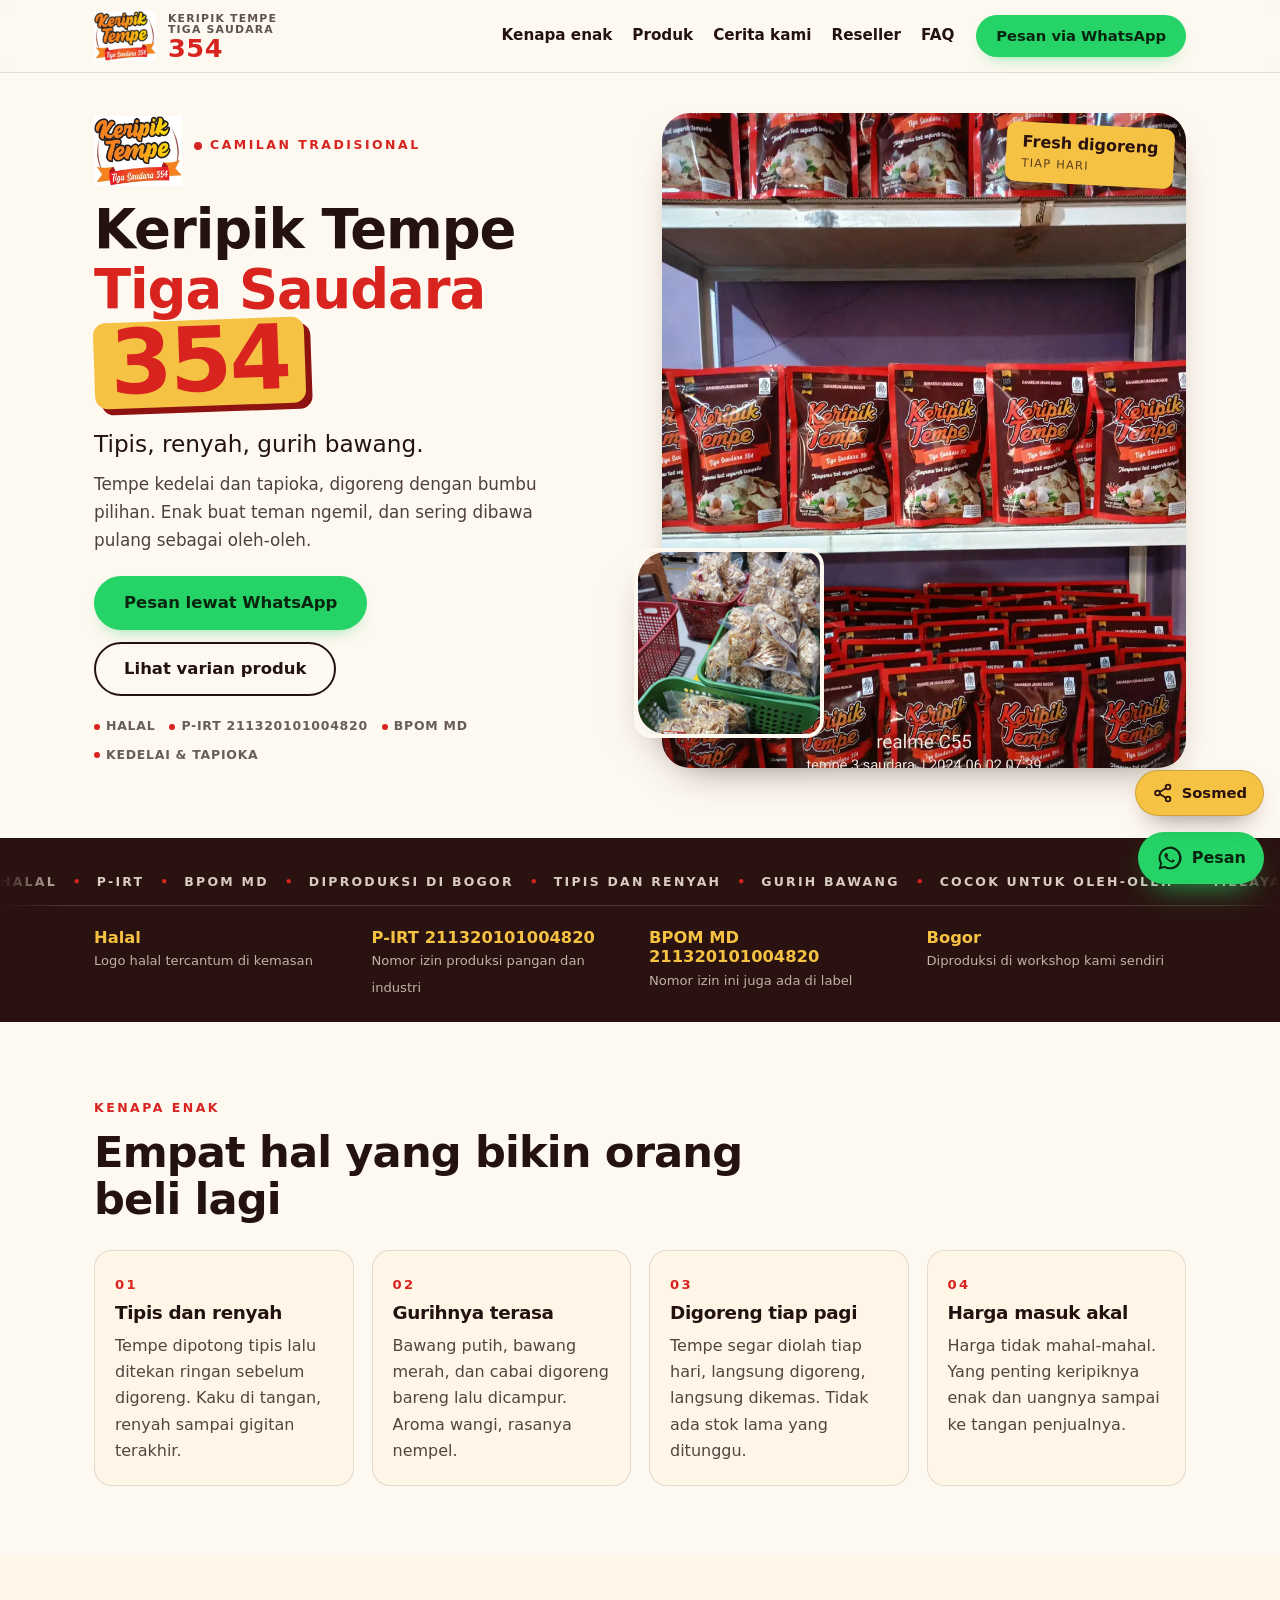
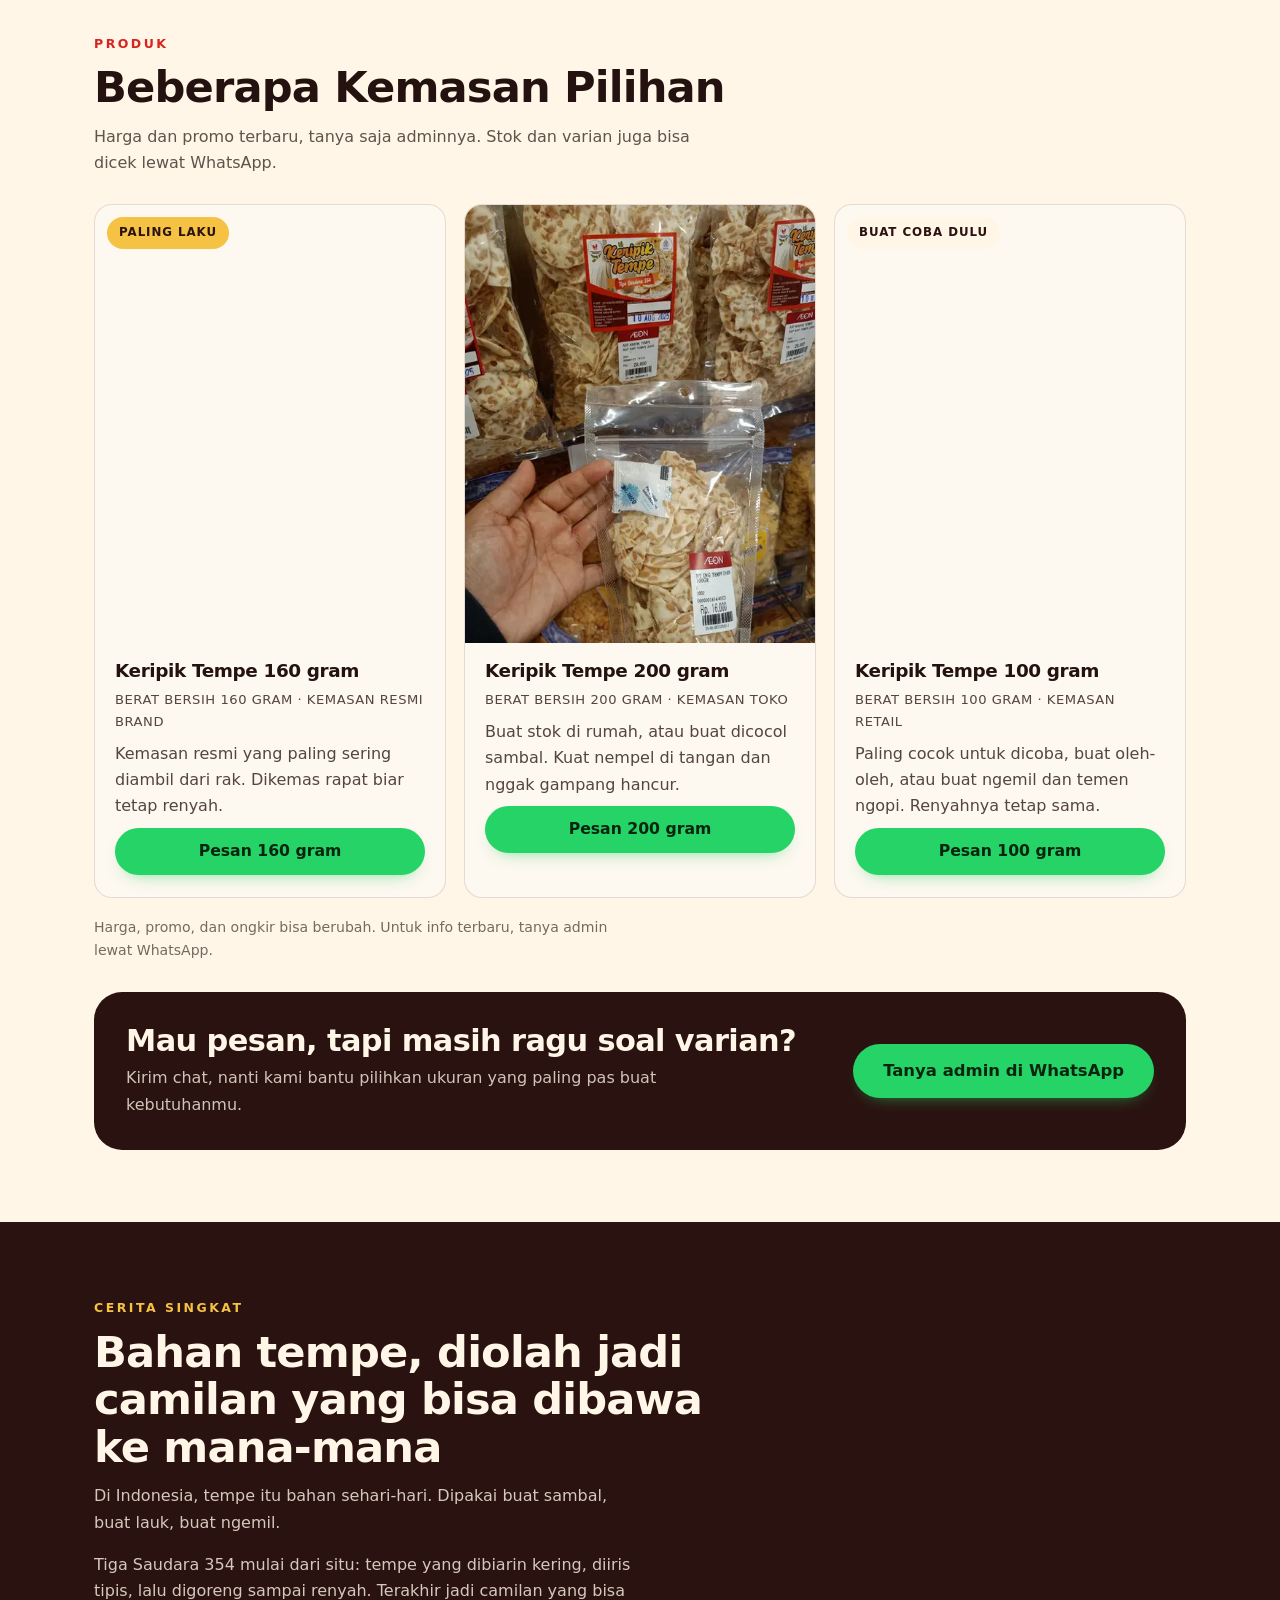
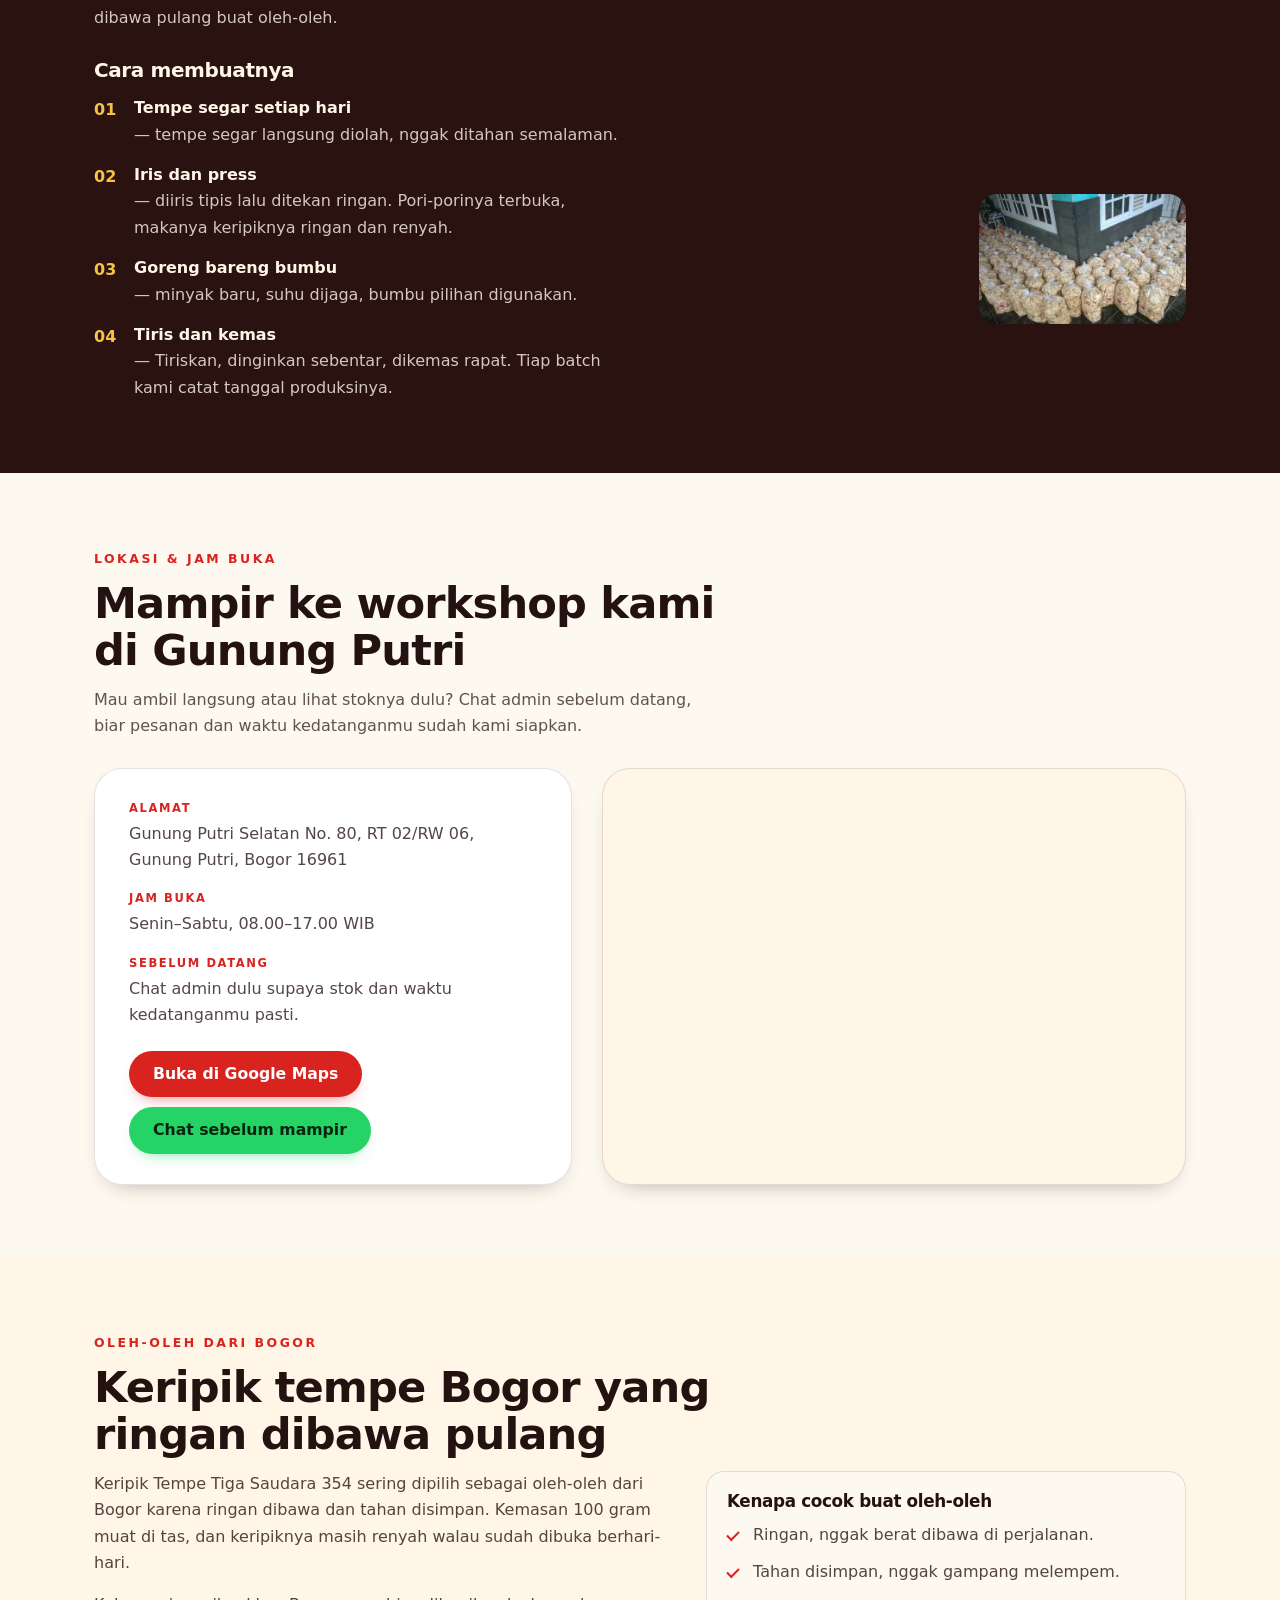
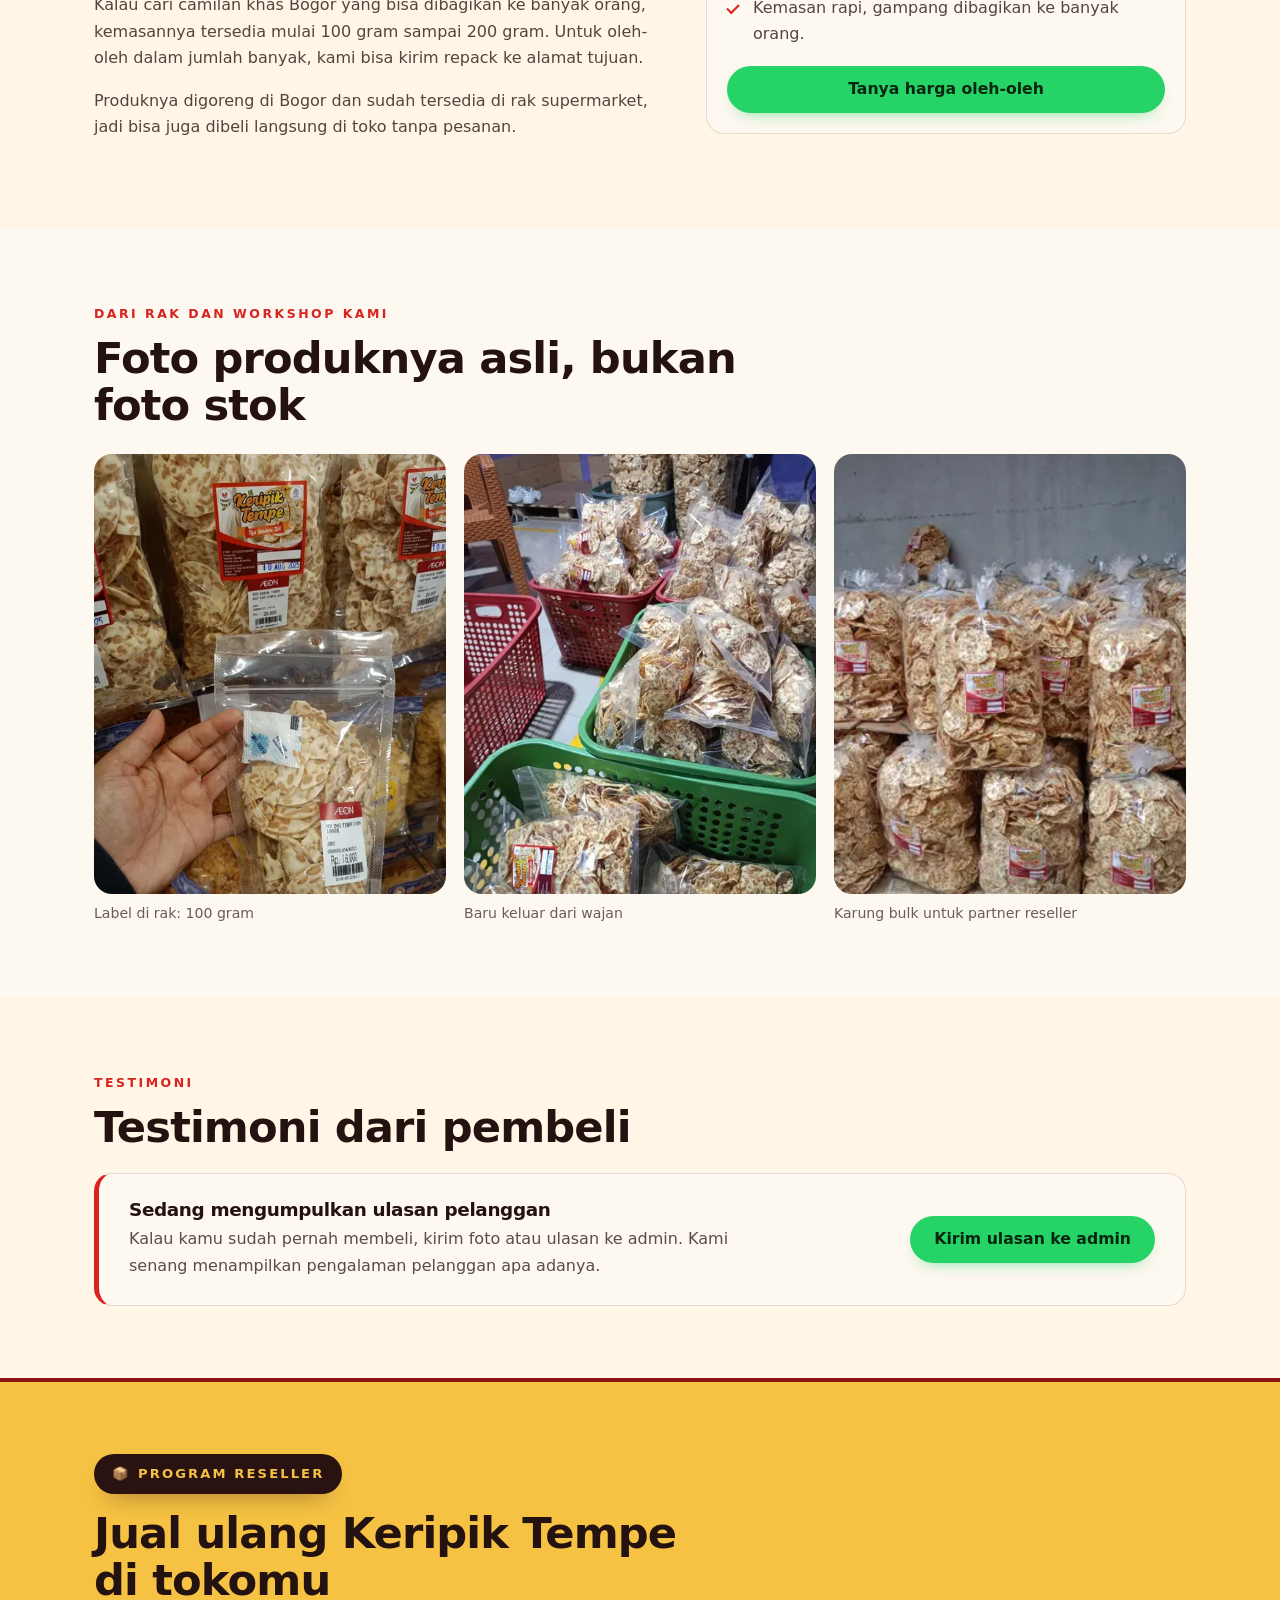
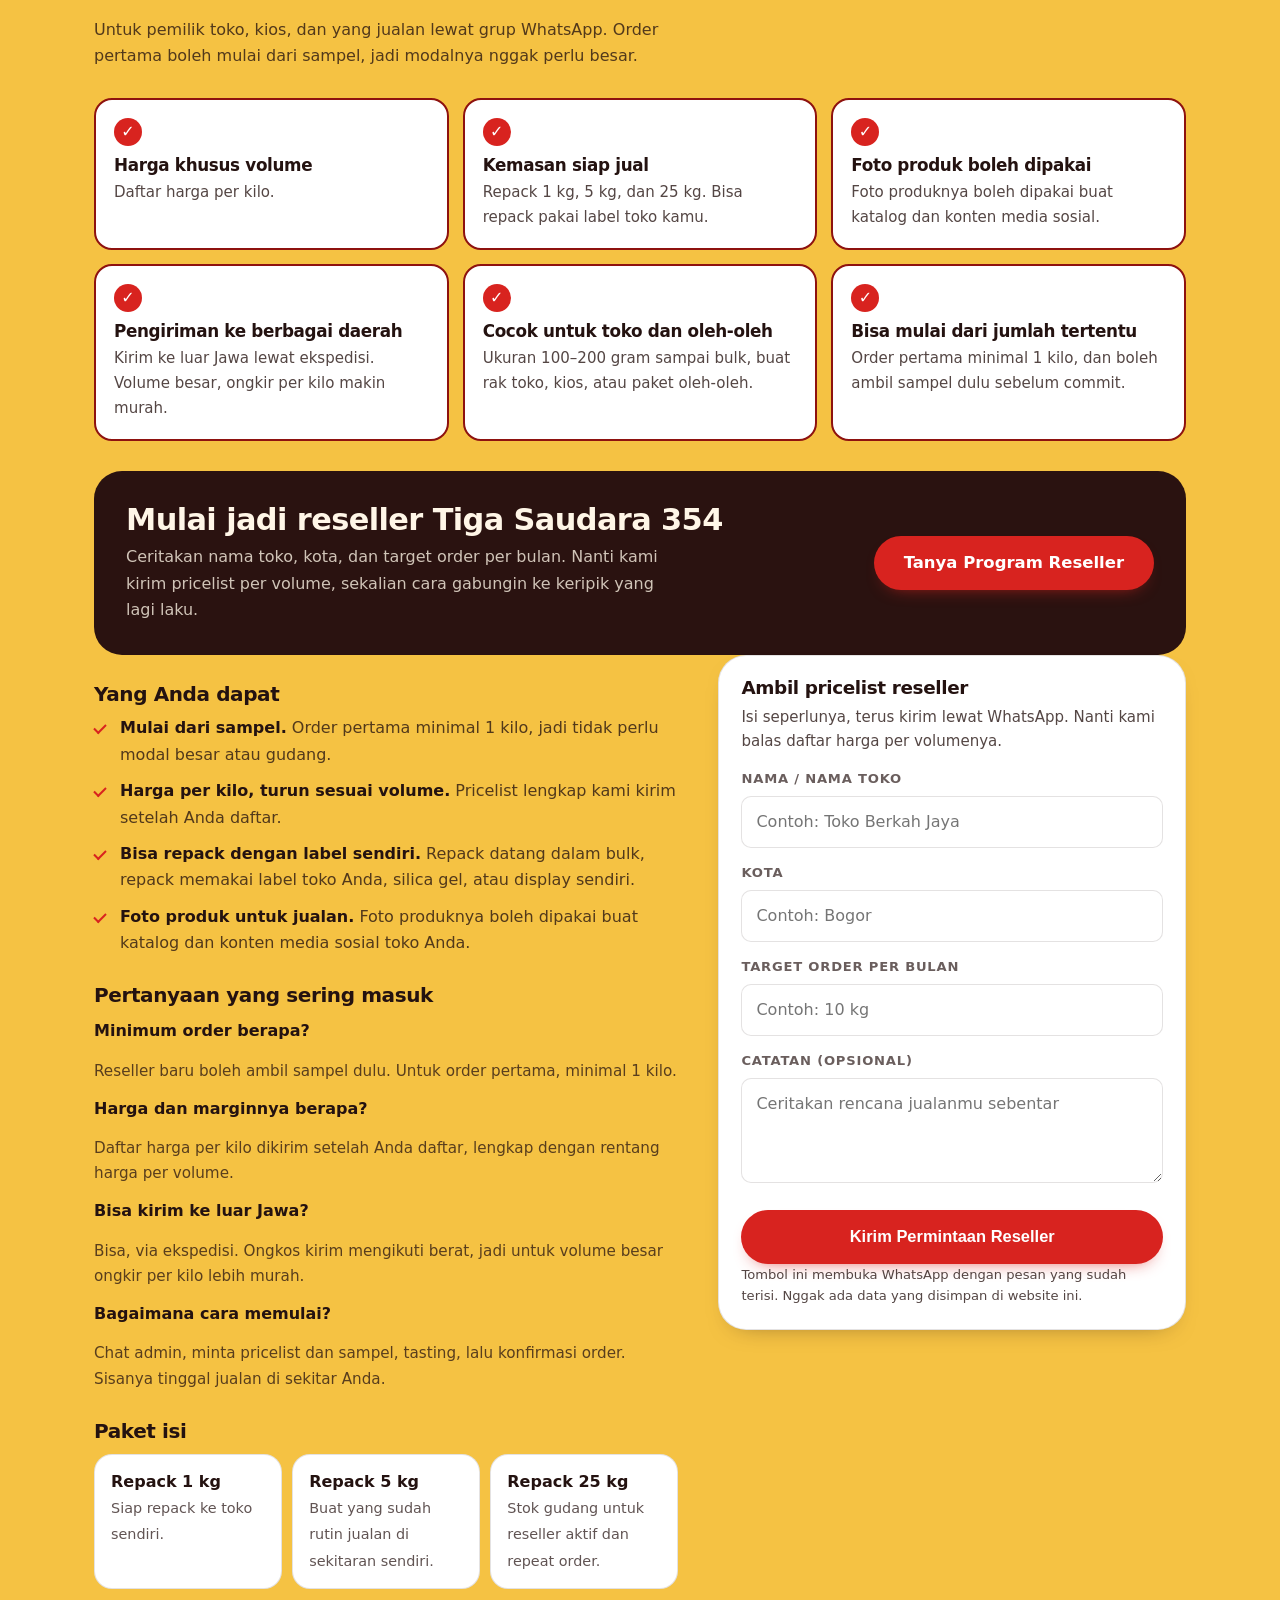
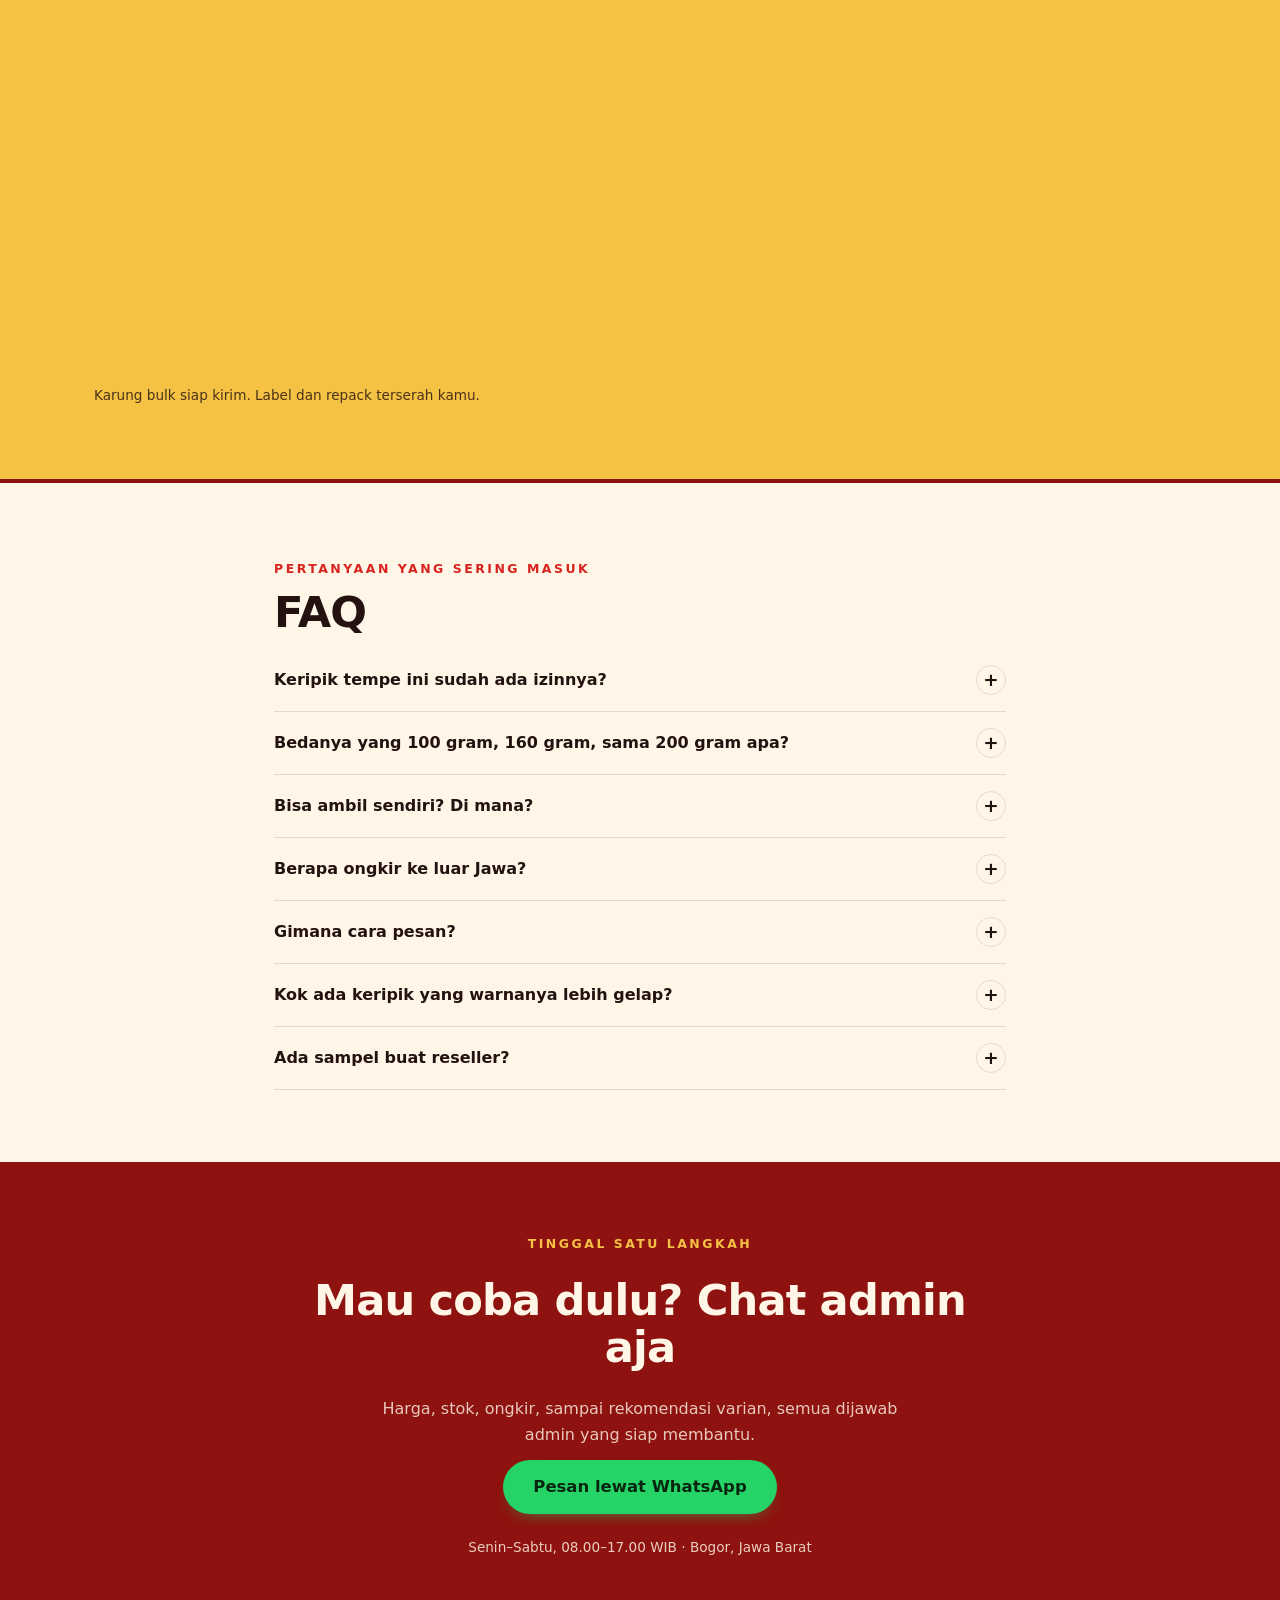
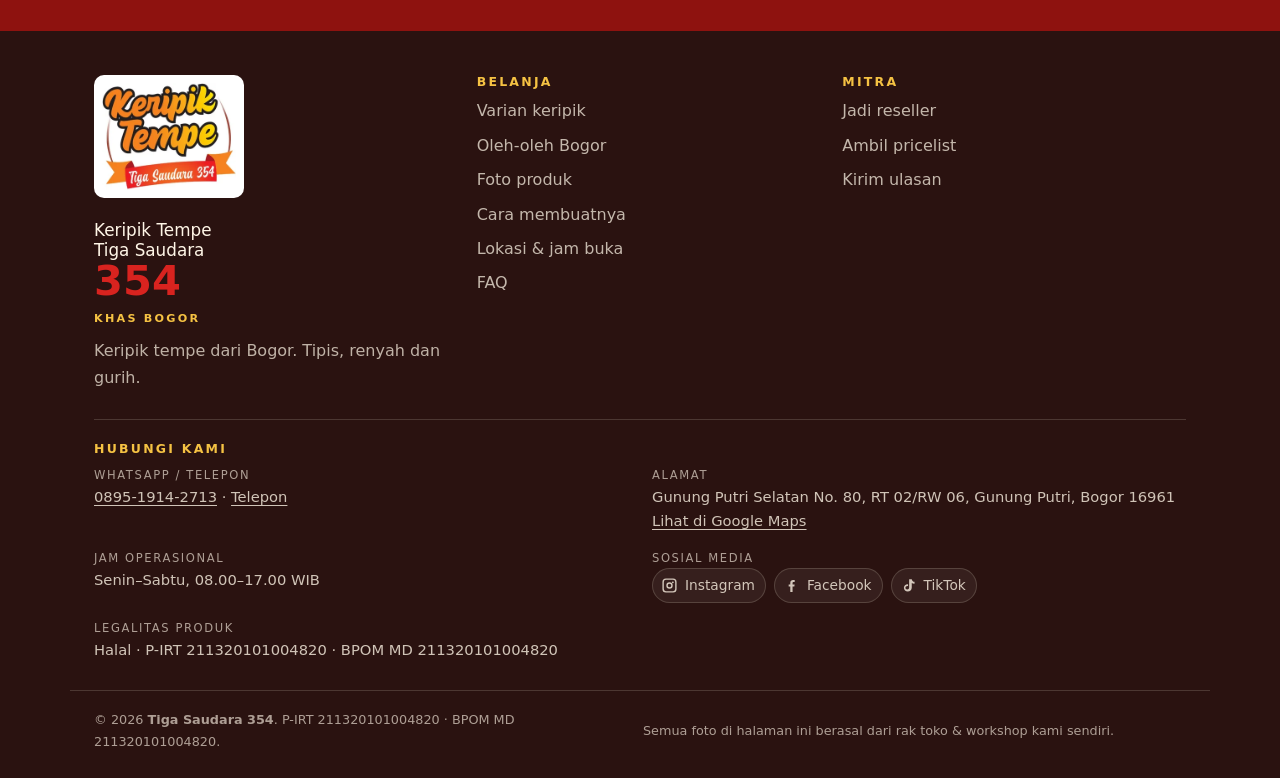
==== commit 153a6911: "feat: harden build validation and add no-js fallbacks" ====
--- a/index.html
+++ b/index.html
@@ -5,28 +5,25 @@
 <meta name="viewport" content="width=device-width, initial-scale=1">
 
 <!-- ============ SEO DASAR ============ -->
-<title>354 Keripik Tempe Tiga Saudara | Keripik Tempe Renyah Khas Bogor</title>
-<meta name="description" content="Keripik Tempe Tiga Saudara 354 khas Bogor. Tempe kedelai dan tapioka diiris tipis, digoreng bareng bawang putih dan cabai. Tipis, renyah, gurih bawang. Halal, P-IRT 211320101004820. Mulai Rp 16.000. Pesan via WhatsApp, tersedia untuk reseller dan oleh-oleh Bogor.">
+<title>Tiga Saudara 354 | Keripik Tempe Renyah Khas Bogor</title>
+<meta name="description" content="Keripik Tempe Tiga Saudara 354 khas Bogor. Tempe kedelai dan tapioka diiris tipis, digoreng bareng bawang putih dan cabai. Tipis, renyah, gurih bawang. Halal, P-IRT 211320101004820. Pesan via WhatsApp, tersedia untuk reseller dan oleh-oleh Bogor.">
 <meta name="keywords" content="354, keripik tempe 354, keripik tempe Bogor, keripik tempe renyah, keripik tempe Tiga Saudara 354, camilan khas Bogor, oleh-oleh Bogor, keripik tempe reseller">
-<meta name="author" content="Keripik Tempe Tiga Saudara 354">
+<meta name="author" content="Tiga Saudara 354">
 <meta name="robots" content="index, follow, max-image-preview:large">
-<link rel="canonical" href="https://keripiktempe354.id/">
+
 
 <!-- ============ OPEN GRAPH / SOSIAL ============ -->
 <meta property="og:type" content="website">
 <meta property="og:locale" content="id_ID">
-<meta property="og:site_name" content="354 Keripik Tempe Tiga Saudara">
-<meta property="og:url" content="https://keripiktempe354.id/">
-<meta property="og:title" content="354 Keripik Tempe Tiga Saudara | Keripik Tempe Renyah Khas Bogor">
+<meta property="og:site_name" content="Tiga Saudara 354">
+
+<meta property="og:title" content="Tiga Saudara 354 | Keripik Tempe Renyah Khas Bogor">
 <meta property="og:description" content="Tempe diiris tipis, digoreng bareng bawang putih dan cabai. Tipis, renyah, gurih bawang. Enak buat teman ngopi. Khas Bogor.">
-<meta property="og:image" content="https://keripiktempe354.id/assets/produk/rak-kemasan-1200.jpg">
-<meta property="og:image:width" content="1200">
-<meta property="og:image:height" content="1600">
-<meta property="og:image:alt" content="Kemasan Keripik Tempe Tiga Saudara 354 di rak supermarket">
-<meta name="twitter:card" content="summary_large_image">
-<meta name="twitter:title" content="354 Keripik Tempe Tiga Saudara — Keripik Tempe Renyah Khas Bogor">
-<meta name="twitter:description" content="Keripik tempe khas Bogor. Tipis, renyah, gurih bawang. Pesan via WhatsApp.">
-<meta name="twitter:image" content="https://keripiktempe354.id/assets/produk/rak-kemasan-1200.jpg">
+
+<meta name="twitter:card" content="summary">
+<meta name="twitter:title" content="Tiga Saudara 354 | Keripik Tempe Renyah Khas Bogor">
+<meta name="twitter:description" content="Tempe diiris tipis, digoreng bareng bawang putih dan cabai. Tipis, renyah, gurih bawang. Enak buat teman ngopi. Khas Bogor.">
+
 <meta name="theme-color" content="#d8231f">
 
 <link rel="icon" href="assets/favicon-32.png" sizes="32x32">
@@ -45,28 +42,36 @@
   "@type": "LocalBusiness",
   "name": "Keripik Tempe Tiga Saudara 354",
   "description": "Produsen keripik tempe khas Bogor. Tempe kedelai dan tapioka diiris tipis, digoreng dengan bumbu pilihan, dikemas rapat.",
-  "url": "https://keripiktempe354.id/",
-  "logo": "https://keripiktempe354.id/assets/logo.png",
-  "image": "https://keripiktempe354.id/assets/produk/rak-kemasan-1200.jpg",
-  "telephone": "+6281234567890",
-  "priceRange": "",
+  "slogan": "Tipis, renyah, gurih bawang.",
+  "telephone": "+6289519142713",
+  "hasMap": "https://www.google.com/maps/search/?api=1\u0026query=Gunung%20Putri%20Selatan%20No.%2080%2C%20RT%2002%2FRW%2006%2C%20Gunung%20Putri%2C%20Bogor%2016961",
   "address": {
     "@type": "PostalAddress",
+    "streetAddress": "Gunung Putri Selatan No. 80, RT 02/RW 06, Gunung Putri",
     "addressLocality": "Bogor",
     "addressRegion": "Jawa Barat",
+    "postalCode": "16961",
     "addressCountry": "ID"
   },
   "openingHours": "Mo-Sa 08:00-17:00",
   "areaServed": [
-    { "@type": "City", "name": "Bogor" },
-    { "@type": "AdministrativeArea", "name": "Jawa Barat" },
-    { "@type": "Country", "name": "Indonesia" }
+    {
+      "@type": "City",
+      "name": "Bogor"
+    },
+    {
+      "@type": "AdministrativeArea",
+      "name": "Jawa Barat"
+    },
+    {
+      "@type": "Country",
+      "name": "Indonesia"
+    }
   ],
   "sameAs": [
-    "https://shopee.co.id/",
-    "https://www.tokopedia.com/",
-    "https://www.blibli.com/",
-    "https://www.instagram.com/"
+    "https://www.instagram.com/keripiktigasaudara/",
+    "https://www.facebook.com/bayextlukan",
+    "https://www.tiktok.com/@keripiktigasaudara"
   ]
 }
 </script>
@@ -82,15 +87,12 @@
       "position": 1,
       "item": {
         "@type": "Product",
-        "name": "Keripik Tempe Tiga Saudara 354 - 200 gram",
-        "description": "Keripik tempe khas Bogor, kemasan 200 gram, isi kedelai dan tapioka, halal.",
-        "image": "https://keripiktempe354.id/assets/produk/label-harga-1200.jpg",
-        "brand": { "@type": "Brand", "name": "Tiga Saudara 354" },
-        "offers": {
-          "@type": "Offer",
-          "price": "28800",
-          "priceCurrency": "IDR",
-          "availability": "https://schema.org/InStock"
+        "name": "Keripik Tempe 160 gram",
+        "description": "Kemasan resmi yang paling sering diambil dari rak. Dikemas rapat biar tetap renyah.",
+        "category": "Makanan Ringan",
+        "brand": {
+          "@type": "Brand",
+          "name": "Tiga Saudara 354"
         }
       }
     },
@@ -99,15 +101,26 @@
       "position": 2,
       "item": {
         "@type": "Product",
-        "name": "Keripik Tempe Tiga Saudara 354 - 100 gram",
-        "description": "Keripik tempe khas Bogor, kemasan 100 gram, isi kedelai dan tapioka, halal.",
-        "image": "https://keripiktempe354.id/assets/produk/proses-kemasan-1200.jpg",
-        "brand": { "@type": "Brand", "name": "Tiga Saudara 354" },
-        "offers": {
-          "@type": "Offer",
-          "price": "16000",
-          "priceCurrency": "IDR",
-          "availability": "https://schema.org/InStock"
+        "name": "Keripik Tempe 200 gram",
+        "description": "Buat stok di rumah, atau buat dicocol sambal. Kuat nempel di tangan dan nggak gampang hancur.",
+        "category": "Makanan Ringan",
+        "brand": {
+          "@type": "Brand",
+          "name": "Tiga Saudara 354"
+        }
+      }
+    },
+    {
+      "@type": "ListItem",
+      "position": 3,
+      "item": {
+        "@type": "Product",
+        "name": "Keripik Tempe 100 gram",
+        "description": "Paling cocok untuk dicoba, buat oleh-oleh, atau buat ngemil dan temen ngopi. Renyahnya tetap sama.",
+        "category": "Makanan Ringan",
+        "brand": {
+          "@type": "Brand",
+          "name": "Tiga Saudara 354"
         }
       }
     }
@@ -125,7 +138,7 @@
       "name": "Keripik tempe ini sudah ada izinnya?",
       "acceptedAnswer": {
         "@type": "Answer",
-        "text": "Sudah. P-IRT 211320101004820 dan izin BPOM MD tercantum di kemasan. Komposisi: kedelai, tapioka, minyak sjaraf & bumbu."
+        "text": "Sudah. P-IRT 211320101004820 dan izin BPOM MD tercantum di kemasan, dan logo halalnya kelihatan di label. Kalau mau lihat komposisi lengkap (kedelai, tapioka, minyak sawit \u0026 bumbu), cek label di kemasan atau minta fotonya lewat WhatsApp."
       }
     },
     {
@@ -141,7 +154,15 @@
       "name": "Bisa ambil sendiri? Di mana?",
       "acceptedAnswer": {
         "@type": "Answer",
-        "text": "Bisa. Produk kami juga ada di rak AEON dan beberapa minimarket. Alamat lengkapnya chat admin ya."
+        "text": "Bisa. Alamat kami di Gunung Putri Selatan No. 80, RT 02/RW 06, Gunung Putri, Bogor 16961. Produknya juga ada di rak AEON dan beberapa minimarket. Kalau mau mampir, chat admin dulu ya."
+      }
+    },
+    {
+      "@type": "Question",
+      "name": "Berapa ongkir ke luar Jawa?",
+      "acceptedAnswer": {
+        "@type": "Answer",
+        "text": "Ongkir dihitung dari berat dan kota tujuan. Karena harga bisa berubah tiap hari, sekalian chat admin biar ongkir dan stoknya dicek bareng."
       }
     },
     {
@@ -154,10 +175,18 @@
     },
     {
       "@type": "Question",
+      "name": "Kok ada keripik yang warnanya lebih gelap?",
+      "acceptedAnswer": {
+        "@type": "Answer",
+        "text": "Itu normal, bagian pinggiran lebih dulu kecokelatan waktu digoreng. Kalau ada yang terasa aneh atau berubah rasa, kirim foto dan nota, kami ganti."
+      }
+    },
+    {
+      "@type": "Question",
       "name": "Ada sampel buat reseller?",
       "acceptedAnswer": {
         "@type": "Answer",
-        "text": "Ada. Reseller baru bisa ambil sampel dulu sebelum order besar. Detailnya dibahas langsung di WhatsApp."
+        "text": "Ada. Reseller baru bisa ambil sampel dulu sebelum order besar. Detailnya kita bahas langsung di WhatsApp."
       }
     }
   ]
@@ -165,18 +194,18 @@
 </script>
 </head>
 
-<body data-wa="6281234567890">
+<body data-wa="6289519142713">
 
 <a class="skip-link" href="#isi">Langsung ke isi utama</a>
 
 <!-- ================= HEADER ================= -->
 <header class="site-header" id="atas">
   <div class="container header-inner">
-    <a class="brand" href="#atas" aria-label="354 Keripik Tempe Tiga Saudara, ke beranda">
+    <a class="brand" href="#atas" aria-label="Keripik Tempe Tiga Saudara 354, ke beranda">
       <img src="assets/logo.webp" width="150" height="105" alt="Logo Keripik Tempe Tiga Saudara 354" class="brand-logo">
       <span class="brand-text">
+        <span class="brand-nama">Keripik Tempe<br>Tiga Saudara</span>
         <strong class="brand-angka">354</strong>
-        <span class="brand-nama">Keripik Tempe<br>Tiga Saudara</span>
       </span>
     </a>
 
@@ -189,7 +218,7 @@
         <li><a href="#faq">FAQ</a></li>
       </ul>
       <a class="btn btn-wa nav-cta"
-         href="https://wa.me/6281234567890?text=Halo%20Kak%20Tiga%20Saudara%20354!%20%F0%9F%91%8B%0A%0A%20Saya%20lihat%20keripik%20tempe%20Tiga%20Saudara%20354%20di%20website.%0A%0A%20Boleh%20info%20harga%2C%20varian%20yang%20tersedia%2C%20dan%20cara%20pemesanannya%3F%20Terima%20kasih!"
+         href="https://wa.me/6289519142713?text=Halo%20Kak%20Tiga%20Saudara%20354!%20%F0%9F%91%8B%0A%0ASaya%20lihat%20keripik%20tempe%20Tiga%20Saudara%20354%20di%20website.%0A%0ABoleh%20info%20harga%2C%20varian%20yang%20tersedia%2C%20dan%20cara%20pemesanannya%3F%20Terima%20kasih!"
          target="_blank" rel="noopener noreferrer">Pesan via WhatsApp</a>
     </nav>
 
@@ -213,9 +242,9 @@
 
       <h1 id="hero-judul" class="hero-title">
         <span class="sr-only">Keripik Tempe Tiga Saudara 354, camilan tradisional</span>
-        <span class="hero-angka" aria-hidden="true">354</span>
         <span class="hero-title-1" aria-hidden="true">Keripik Tempe</span>
         <span class="hero-title-2" aria-hidden="true">Tiga Saudara</span>
+        <span class="hero-angka" aria-hidden="true">354</span>
       </h1>
 
       <p class="hero-tagline">Tipis, renyah, gurih bawang.</p>
@@ -227,7 +256,7 @@
 
       <div class="hero-cta">
         <a class="btn btn-wa btn-besar"
-           href="https://wa.me/6281234567890?text=Halo%20Kak%20Tiga%20Saudara%20354!%20%F0%9F%91%8B%0A%0A%20Saya%20mau%20pesan%20keripik%20tempe.%0A%0A%20Mohon%20info%20harga%20terbaru%2C%20stok%2C%20dan%20cara%20pesanannya%20ya.%20Terima%20kasih!"
+           href="https://wa.me/6289519142713?text=Halo%20Kak%20Tiga%20Saudara%20354!%20%F0%9F%91%8B%0A%0ASaya%20mau%20pesan%20keripik%20tempe.%0A%0AMohon%20info%20harga%20terbaru%2C%20stok%2C%20dan%20cara%20pesanannya%20ya.%20Terima%20kasih!"
            target="_blank" rel="noopener noreferrer">Pesan lewat WhatsApp</a>
         <a class="btn btn-hantu btn-besar" href="#produk">Lihat varian produk</a>
       </div>
@@ -371,39 +400,36 @@
     <p class="label-seksi">Produk</p>
     <h2 id="produk-judul" class="judul-seksi">Beberapa Kemasan Pilihan</h2>
     <p class="sub-judul">
-      Harga di bawah ini diambil dari label rak. Promo terbaru dan pemesanan,
-      tanya saja adminnya.
+      Harga dan promo terbaru, tanya saja adminnya. Stok dan varian juga bisa
+      dicek lewat WhatsApp.
     </p>
 
     <ul class="grid-produk">
+
       <li class="kartu produk">
         <div class="produk-foto">
           <picture>
             <source type="image/webp"
-                    srcset="assets/produk/rak-kemasan-480.webp 480w,
-                            assets/produk/rak-kemasan-900.webp 900w,
-                            assets/produk/rak-kemasan-1200.webp 1200w"
+                    srcset="assets/produk/rak-kemasan-480.webp 480w, assets/produk/rak-kemasan-900.webp 900w, assets/produk/rak-kemasan-1200.webp 1200w"
                     sizes="(max-width: 720px) 88vw, (max-width: 1080px) 44vw, 30vw">
             <img src="assets/produk/rak-kemasan-1200.jpg"
-                 srcset="assets/produk/rak-kemasan-480.jpg 480w,
-                         assets/produk/rak-kemasan-900.jpg 900w,
-                         assets/produk/rak-kemasan-1200.jpg 1200w"
+                 srcset="assets/produk/rak-kemasan-480.jpg 480w, assets/produk/rak-kemasan-900.jpg 900w, assets/produk/rak-kemasan-1200.jpg 1200w"
                  sizes="(max-width: 720px) 88vw, (max-width: 1080px) 44vw, 30vw"
                  width="1200" height="1600"
                  alt="Kemasan resmi Keripik Tempe Tiga Saudara 354 di rak toko"
                  loading="lazy" decoding="async">
           </picture>
+
           <span class="produk-badge">Paling laku</span>
+
         </div>
         <div class="produk-isi">
-          <h3>Kemasan 160 gram</h3>
+          <h3>Keripik Tempe 160 gram</h3>
           <p class="produk-meta">Berat bersih 160 gram · Kemasan resmi brand</p>
-          <p class="produk-harga">Harga ecer &amp; promo</p>
-          <p class="produk-ket">
-            Kemasan resmi yang paling sering diambil dari rak. dikemas rapat biar tetap renyah.
-          </p>
+
+          <p class="produk-ket">Kemasan resmi yang paling sering diambil dari rak. Dikemas rapat biar tetap renyah.</p>
           <a class="btn btn-wa"
-             href="https://wa.me/6281234567890?text=Halo%20Kak%20Tiga%20Saudara%20354!%20%F0%9F%91%8B%0A%0A%20Saya%20mau%20pesan%20Keripik%20Tempe%20(Kemasan%20160%20gram).%0A%0A%20Mohon%20info%20harga%20terbaru%2C%20stok%2C%20dan%20cara%20pesanannya%20ya.%20Terima%20kasih!"
+             href="https://wa.me/6289519142713?text=Halo%20Kak%20Tiga%20Saudara%20354!%20%F0%9F%91%8B%0A%0ASaya%20mau%20pesan%20Keripik%20Tempe%20160%20gram.%0A%0AMohon%20info%20harga%20terbaru%2C%20stok%2C%20dan%20cara%20pesanannya%20ya.%20Terima%20kasih!"
              target="_blank" rel="noopener noreferrer">Pesan 160 gram</a>
         </div>
       </li>
@@ -412,30 +438,24 @@
         <div class="produk-foto">
           <picture>
             <source type="image/webp"
-                    srcset="assets/produk/label-harga-480.webp 480w,
-                            assets/produk/label-harga-900.webp 900w,
-                            assets/produk/label-harga-1200.webp 1200w"
+                    srcset="assets/produk/label-harga-480.webp 480w, assets/produk/label-harga-900.webp 900w, assets/produk/label-harga-1200.webp 1200w"
                     sizes="(max-width: 720px) 88vw, (max-width: 1080px) 44vw, 30vw">
             <img src="assets/produk/label-harga-1200.jpg"
-                 srcset="assets/produk/label-harga-480.jpg 480w,
-                         assets/produk/label-harga-900.jpg 900w,
-                         assets/produk/label-harga-1200.jpg 1200w"
+                 srcset="assets/produk/label-harga-480.jpg 480w, assets/produk/label-harga-900.jpg 900w, assets/produk/label-harga-1200.jpg 1200w"
                  sizes="(max-width: 720px) 88vw, (max-width: 1080px) 44vw, 30vw"
                  width="1200" height="1600"
-                 alt="Tangan memegang kemasan keripik tempe dengan label harga Rp 28.800 di rak"
+                 alt="Tangan memegang kemasan Keripik Tempe Tiga Saudara 354 di rak toko"
                  loading="lazy" decoding="async">
           </picture>
+
         </div>
         <div class="produk-isi">
-          <h3>Kemasan 200 gram</h3>
+          <h3>Keripik Tempe 200 gram</h3>
           <p class="produk-meta">Berat bersih 200 gram · Kemasan toko</p>
-          <p class="produk-harga"></p>
-          <p class="produk-ket">
-            Buat stok di rumah, atau buat dicocol sambal. Kuat nempel di tangan
-            dan nggak gampang hancur.
-          </p>
+
+          <p class="produk-ket">Buat stok di rumah, atau buat dicocol sambal. Kuat nempel di tangan dan nggak gampang hancur.</p>
           <a class="btn btn-wa"
-             href="https://wa.me/6281234567890?text=Halo%20Kak%20Tiga%20Saudara%20354!%20%F0%9F%91%8B%0A%0A%20Saya%20mau%20pesan%20Keripik%20Tempe%20(Kemasan%20200%20gram%20-%20Rp%2028.800).%0A%0A%20Mohon%20info%20harga%20terbaru%2C%20stok%2C%20dan%20cara%20pesanannya%20ya.%20Terima%20kasih!"
+             href="https://wa.me/6289519142713?text=Halo%20Kak%20Tiga%20Saudara%20354!%20%F0%9F%91%8B%0A%0ASaya%20mau%20pesan%20Keripik%20Tempe%20200%20gram.%0A%0AMohon%20info%20harga%20terbaru%2C%20stok%2C%20dan%20cara%20pesanannya%20ya.%20Terima%20kasih!"
              target="_blank" rel="noopener noreferrer">Pesan 200 gram</a>
         </div>
       </li>
@@ -444,39 +464,35 @@
         <div class="produk-foto">
           <picture>
             <source type="image/webp"
-                    srcset="assets/produk/proses-kemasan-480.webp 480w,
-                            assets/produk/proses-kemasan-900.webp 900w,
-                            assets/produk/proses-kemasan-1200.webp 1200w"
+                    srcset="assets/produk/proses-kemasan-480.webp 480w, assets/produk/proses-kemasan-900.webp 900w, assets/produk/proses-kemasan-1200.webp 1200w"
                     sizes="(max-width: 720px) 88vw, (max-width: 1080px) 44vw, 30vw">
             <img src="assets/produk/proses-kemasan-1200.jpg"
-                 srcset="assets/produk/proses-kemasan-480.jpg 480w,
-                         assets/produk/proses-kemasan-900.jpg 900w,
-                         assets/produk/proses-kemasan-1200.jpg 1200w"
+                 srcset="assets/produk/proses-kemasan-480.jpg 480w, assets/produk/proses-kemasan-900.jpg 900w, assets/produk/proses-kemasan-1200.jpg 1200w"
                  sizes="(max-width: 720px) 88vw, (max-width: 1080px) 44vw, 30vw"
                  width="1200" height="1600"
-                 alt="Irigasan keripik tempe di dalam karung sebelum dikemas"
+                 alt="Irisan keripik tempe di dalam karung sebelum dikemas"
                  loading="lazy" decoding="async">
           </picture>
+
           <span class="produk-badge produk-badge-plain">Buat coba dulu</span>
+
         </div>
         <div class="produk-isi">
-          <h3>Kemasan 100 gram</h3>
+          <h3>Keripik Tempe 100 gram</h3>
           <p class="produk-meta">Berat bersih 100 gram · Kemasan retail</p>
-          <p class="produk-harga"></p>
-          <p class="produk-ket">
-            Paling ringan buat nyoba, buat oleh-oleh kecil, atau nemenin ngopi
-            sore. Isinya tetap renyah sama.
-          </p>
+
+          <p class="produk-ket">Paling cocok untuk dicoba, buat oleh-oleh, atau buat ngemil dan temen ngopi. Renyahnya tetap sama.</p>
           <a class="btn btn-wa"
-             href="https://wa.me/6281234567890?text=Halo%20Kak%20Tiga%20Saudara%20354!%20%F0%9F%91%8B%0A%0A%20Saya%20mau%20pesan%20Keripik%20Tempe%20(Kemasan%20100%20gram%20-%20Rp%2016.000).%0A%0A%20Mohon%20info%20harga%20terbaru%2C%20stok%2C%20dan%20cara%20pesanannya%20ya.%20Terima%20kasih!"
+             href="https://wa.me/6289519142713?text=Halo%20Kak%20Tiga%20Saudara%20354!%20%F0%9F%91%8B%0A%0ASaya%20mau%20pesan%20Keripik%20Tempe%20100%20gram.%0A%0AMohon%20info%20harga%20terbaru%2C%20stok%2C%20dan%20cara%20pesanannya%20ya.%20Terima%20kasih!"
              target="_blank" rel="noopener noreferrer">Pesan 100 gram</a>
         </div>
       </li>
+
     </ul>
 
     <p class="harga-catatan">
-      Harga di atas diambil dari label rak, jadi bisa berubah tiap batch.
-      Untuk harga terbaru, promo, dan ongkir, tanya admin lewat WhatsApp.
+      Harga, promo, dan ongkir bisa berubah. Untuk info terbaru, tanya admin
+      lewat WhatsApp.
     </p>
 
     <!-- CTA setelah produk -->
@@ -486,7 +502,7 @@
         <p class="cta-teks">Kirim chat, nanti kami bantu pilihkan ukuran yang paling pas buat kebutuhanmu.</p>
       </div>
       <a class="btn btn-wa btn-besar"
-         href="https://wa.me/6281234567890?text=Halo%20Kak%20Tiga%20Saudara%20354!%20%F0%9F%91%8B%0A%0A%20Saya%20mau%20tanya%20varian%20keripik%20tempe%20yang%20paling%20cocok.%0A%0A%20Boleh%20dibantu%20pilihkan%3F%20Terima%20kasih!"
+         href="https://wa.me/6289519142713?text=Halo%20Kak%20Tiga%20Saudara%20354!%20%F0%9F%91%8B%0A%0ASaya%20mau%20tanya%20varian%20keripik%20tempe%20yang%20paling%20cocok.%0A%0ABoleh%20dibantu%20pilihkan%3F%20Terima%20kasih!"
          target="_blank" rel="noopener noreferrer">Tanya admin di WhatsApp</a>
     </div>
   </div>
@@ -515,7 +531,7 @@
           <li><strong>Tempe segar setiap hari</strong> — tempe segar langsung diolah, nggak ditahan semalaman.</li>
           <li><strong>Iris dan press</strong> — diiris tipis lalu ditekan ringan. Pori-porinya terbuka, makanya keripiknya ringan dan renyah.</li>
           <li><strong>Goreng bareng bumbu</strong> — minyak baru, suhu dijaga, bumbu pilihan digunakan.</li>
-          <li><strong>Tiris dan kemas</strong> — Tiris panas, dinginkan sebentar, dikemas rapat. Tiap batch kami catat tanggal produksinya.</li>
+          <li><strong>Tiris dan kemas</strong> — Tiriskan, dinginkan sebentar, dikemas rapat. Tiap batch kami catat tanggal produksinya.</li>
         </ol>
       </div>
 
@@ -555,28 +571,51 @@
   </div>
 </section>
 
-<!-- ================= KENAPA NAMANYA 354 ================= -->
-<!--
-  Isi bagian ini masih kosong karena asal-usul angka 354 belum kami tulis.
-  Ganti paragraf di dalam .nama-354-isi dengan cerita asli, lalu hapus
-  tombol "Tanya asal angka 354" kalau tidak diperlukan lagi.
--->
-<section class="section nama-354" id="nama-354" aria-labelledby="nama-354-judul">
+<!-- ================= LOKASI & JAM BUKA ================= -->
+<section class="section lokasi" id="lokasi" aria-labelledby="lokasi-judul">
   <div class="container">
-    <p class="label-seksi">Kenapa namanya 354?</p>
-    <h2 id="nama-354-judul" class="judul-seksi">Angka yang jadi penanda keripik kami</h2>
-
-    <div class="nama-354-grid">
-      <div class="kartu nama-354-kartu">
-        <span class="nama-354-angka" aria-hidden="true">354</span>
-        <p class="nama-354-isi">
-          Cerita asal-usul angka 354 belum kami tuang ke sini. Kalau kamu tahu
-          asal mulanya, kirim aja ke admin — nanti kami tampilkan apa adanya,
-          persis seperti yang kamu tulis.
-        </p>
-        <a class="btn btn-wa"
-           href="https://wa.me/6281234567890?text=Halo%20Kak%20Tiga%20Saudara%20354!%20%F0%9F%91%8B%0A%0A%20Saya%20tahu%20asal%20usul%20angka%20354%20pada%20keripik%20tempenya.%0A%0A%20Boleh%20diterangkan%3F%20Terima%20kasih!"
-           target="_blank" rel="noopener noreferrer">Tanya asal angka 354</a>
+    <p class="label-seksi">Lokasi &amp; jam buka</p>
+    <h2 id="lokasi-judul" class="judul-seksi">Mampir ke workshop kami di Gunung Putri</h2>
+    <p class="sub-judul">
+      Mau ambil langsung atau lihat stoknya dulu? Chat admin sebelum datang,
+      biar pesanan dan waktu kedatanganmu sudah kami siapkan.
+    </p>
+
+    <div class="lokasi-grid">
+      <div class="kartu lokasi-info">
+        <dl class="lokasi-detail">
+          <div>
+            <dt>Alamat</dt>
+            <dd>Gunung Putri Selatan No. 80, RT 02/RW 06, Gunung Putri, Bogor 16961</dd>
+          </div>
+          <div>
+            <dt>Jam buka</dt>
+            <dd>Senin–Sabtu, 08.00–17.00 WIB</dd>
+          </div>
+          <div>
+            <dt>Sebelum datang</dt>
+            <dd>Chat admin dulu supaya stok dan waktu kedatanganmu pasti.</dd>
+          </div>
+        </dl>
+
+        <div class="lokasi-aksi">
+          <a class="btn btn-merah"
+             href="https://www.google.com/maps/search/?api=1&amp;query=Gunung%20Putri%20Selatan%20No.%2080%2C%20RT%2002%2FRW%2006%2C%20Gunung%20Putri%2C%20Bogor%2016961"
+             target="_blank" rel="noopener noreferrer">Buka di Google Maps</a>
+          <a class="btn btn-wa"
+             href="https://wa.me/6289519142713?text=Halo%20Kak%20Tiga%20Saudara%20354!%20%F0%9F%91%8B%0A%0ASaya%20mau%20mampir%20ke%20workshop.%20Boleh%20info%20patokan%20lokasi%20dan%20jam%20bukanya%3F%20Terima%20kasih!"
+             target="_blank" rel="noopener noreferrer">Chat sebelum mampir</a>
+        </div>
+      </div>
+
+      <div class="lokasi-peta">
+        <iframe
+          src="https://www.google.com/maps?q=Gunung%20Putri%20Selatan%20No.%2080%2C%20RT%2002%2FRW%2006%2C%20Gunung%20Putri%2C%20Bogor%2016961&amp;z=16&amp;hl=id&amp;output=embed"
+          title="Peta lokasi Keripik Tempe Tiga Saudara 354"
+          width="600" height="450"
+          loading="lazy"
+          referrerpolicy="no-referrer-when-downgrade"
+          allowfullscreen></iframe>
       </div>
     </div>
   </div>
@@ -598,7 +637,7 @@
         <p>
           Kalau cari camilan khas Bogor yang bisa dibagikan ke banyak orang,
           kemasannya tersedia mulai 100 gram sampai 200 gram. Untuk oleh-oleh
-          dalam jumlah banyak, kami bisa kirim rencpack ke alamat tujuan.
+          dalam jumlah banyak, kami bisa kirim repack ke alamat tujuan.
         </p>
         <p>
           Produknya digoreng di Bogor dan sudah tersedia di rak supermarket,
@@ -614,7 +653,7 @@
           <li>Kemasan rapi, gampang dibagikan ke banyak orang.</li>
         </ul>
         <a class="btn btn-wa btn-penuh"
-           href="https://wa.me/6281234567890?text=Halo%20Kak%20Tiga%20Saudara%20354!%20%F0%9F%91%8B%0A%0A%20Saya%20mau%20pesan%20keripik%20tempe%20buat%20oleh-oleh.%0A%0A%20Mohon%20info%20harga%2C%20kemasan%20yang%20cocok%2C%20dan%20ongkirnya%20ya.%20Terima%20kasih!"
+           href="https://wa.me/6289519142713?text=Halo%20Kak%20Tiga%20Saudara%20354!%20%F0%9F%91%8B%0A%0ASaya%20mau%20pesan%20keripik%20tempe%20buat%20oleh-oleh.%0A%0AMohon%20info%20harga%2C%20kemasan%20yang%20cocok%2C%20dan%20ongkirnya%20ya.%20Terima%20kasih!"
            target="_blank" rel="noopener noreferrer">Tanya harga oleh-oleh</a>
       </div>
     </div>
@@ -639,7 +678,7 @@
                        assets/produk/label-harga-900.jpg 900w"
                sizes="(max-width: 720px) 88vw, 30vw"
                width="1200" height="1600"
-               alt="Kemasan keripik tempe dengan label harga di rak AEON"
+               alt="Kemasan Keripik Tempe Tiga Saudara 354 di rak AEON"
                loading="lazy" decoding="async">
         </picture>
         <span>Label di rak: 100 gram</span>
@@ -655,7 +694,7 @@
                        assets/produk/proses-kemasan-900.jpg 900w"
                sizes="(max-width: 720px) 88vw, 30vw"
                width="1200" height="1600"
-               alt="Irigasan keripik tempe yang baru digoreng"
+               alt="Irisan keripik tempe yang baru digoreng"
                loading="lazy" decoding="async">
         </picture>
         <span>Baru keluar dari wajan</span>
@@ -702,7 +741,7 @@
         </p>
       </div>
       <a class="btn btn-wa"
-         href="https://wa.me/6281234567890?text=Halo%20Kak%20Tiga%20Saudara%20354!%20%F0%9F%91%8B%0A%0A%20Saya%20pernah%20beli%20keripik%20tempenya%20dan%20mau%20kirim%20review%20saya.%0A%0A%20Boleh%20ditaruh%20di%20website%3F%20Terima%20kasih!"
+         href="https://wa.me/6289519142713?text=Halo%20Kak%20Tiga%20Saudara%20354!%20%F0%9F%91%8B%0A%0ASaya%20pernah%20beli%20keripik%20tempenya%20dan%20mau%20kirim%20review%20saya.%0A%0ABoleh%20ditaruh%20di%20website%3F%20Terima%20kasih!"
          target="_blank" rel="noopener noreferrer">Kirim ulasan ke admin</a>
     </div>
   </div>
@@ -712,7 +751,7 @@
 <section class="section reseller" id="reseller" aria-labelledby="reseller-judul">
   <div class="container">
     <p class="label-reseller"><span aria-hidden="true">📦</span> Program Reseller</p>
-    <h2 id="reseller-judul" class="judul-seksi">Jual ulang keripik tempe 354 di tokomu</h2>
+    <h2 id="reseller-judul" class="judul-seksi">Jual ulang Keripik Tempe di tokomu</h2>
     <p class="sub-judul">
       Untuk pemilik toko, kios, dan yang jualan lewat grup WhatsApp. Order pertama
       boleh mulai dari sampel, jadi modalnya nggak perlu besar.
@@ -727,7 +766,7 @@
       <li class="kartu manfaat">
         <span class="manfaat-ikon" aria-hidden="true">✓</span>
         <h3>Kemasan siap jual</h3>
-        <p>Rencpack 1 kg, 5 kg, dan 25 kg. Bisa repack pakai label toko kamu.</p>
+        <p>Repack 1 kg, 5 kg, dan 25 kg. Bisa repack pakai label toko kamu.</p>
       </li>
       <li class="kartu manfaat">
         <span class="manfaat-ikon" aria-hidden="true">✓</span>
@@ -753,14 +792,14 @@
 
     <div class="cta-blok cta-reseller">
       <div>
-        <h3 class="cta-judul">Mulai jadi reseller 354</h3>
+        <h3 class="cta-judul">Mulai jadi reseller Tiga Saudara 354</h3>
         <p class="cta-teks">
           Ceritakan nama toko, kota, dan target order per bulan. Nanti kami kirim
           pricelist per volume, sekalian cara gabungin ke keripik yang lagi laku.
         </p>
       </div>
       <a class="btn btn-merah btn-besar"
-         href="https://wa.me/6281234567890?text=Halo%20Kak%20Tiga%20Saudara%20354!%20%F0%9F%91%8B%0A%0A%20Saya%20mau%20tanya%20program%20reseller%20keripik%20tempe%20354.%0A%0A%20Boleh%20info%20harga%20reseller%2C%20minimum%20order%2C%20dan%20pricelist%20per%20volume-nya%3F%20Terima%20kasih!"
+         href="https://wa.me/6289519142713?text=Halo%20Kak%20Tiga%20Saudara%20354!%20%F0%9F%91%8B%0A%0ASaya%20mau%20tanya%20program%20reseller%20keripik%20tempe%20354.%0A%0ABoleh%20info%20harga%20reseller%2C%20minimum%20order%2C%20dan%20pricelist%20per%20volume-nya%3F%20Terima%20kasih!"
          target="_blank" rel="noopener noreferrer">Tanya Program Reseller</a>
     </div>
 
@@ -770,7 +809,7 @@
         <ul class="daftar-cek daftar-cek-luas">
           <li><strong>Mulai dari sampel.</strong> Order pertama minimal 1 kilo, jadi tidak perlu modal besar atau gudang.</li>
           <li><strong>Harga per kilo, turun sesuai volume.</strong> Pricelist lengkap kami kirim setelah Anda daftar.</li>
-          <li><strong>Bisa repack dengan label sendiri.</strong> Rencpack datang dalam bulk, repack memakai label toko Anda, silica gel, atau display sendiri.</li>
+          <li><strong>Bisa repack dengan label sendiri.</strong> Repack datang dalam bulk, repack memakai label toko Anda, silica gel, atau display sendiri.</li>
           <li><strong>Foto produk untuk jualan.</strong> Foto produknya boleh dipakai buat katalog dan konten media sosial toko Anda.</li>
         </ul>
 
@@ -788,9 +827,9 @@
 
         <h3 class="sub-judul-sub">Paket isi</h3>
         <ul class="grid-paket">
-          <li class="kartu paket"><strong>Rencpack 1 kg</strong><span>Siap repack ke toko sendiri.</span></li>
-          <li class="kartu paket"><strong>Rencpack 5 kg</strong><span>Buat yang sudah rutin jualan di sekitaran sendiri.</span></li>
-          <li class="kartu paket"><strong>Rencpack 25 kg</strong><span>Stok gudang untuk reseller aktif dan repeat order.</span></li>
+          <li class="kartu paket"><strong>Repack 1 kg</strong><span>Siap repack ke toko sendiri.</span></li>
+          <li class="kartu paket"><strong>Repack 5 kg</strong><span>Buat yang sudah rutin jualan di sekitaran sendiri.</span></li>
+          <li class="kartu paket"><strong>Repack 25 kg</strong><span>Stok gudang untuk reseller aktif dan repeat order.</span></li>
         </ul>
 
         <figure class="foto-reseller">
@@ -817,7 +856,11 @@
         <h3>Ambil pricelist reseller</h3>
         <p class="form-ket">Isi seperlunya, terus kirim lewat WhatsApp. Nanti kami balas daftar harga per volumenya.</p>
 
-        <form id="form-reseller" novalidate>
+        <noscript>
+          <p class="form-fallback">Form ini membutuhkan JavaScript. <a href="https://wa.me/6289519142713?text=Halo%20Kak%20Tiga%20Saudara%20354!%20%F0%9F%91%8B%0A%0ASaya%20mau%20tanya%20program%20reseller%20keripik%20tempe%20354.%0A%0ABoleh%20info%20harga%20reseller%2C%20minimum%20order%2C%20dan%20pricelist%20per%20volume-nya%3F%20Terima%20kasih!">Chat admin lewat WhatsApp</a> untuk minta pricelist.</p>
+        </noscript>
+
+        <form id="form-reseller" method="post" onsubmit="return false" novalidate>
           <label for="rs-nama">Nama / nama toko</label>
           <input id="rs-nama" name="nama" type="text" placeholder="Contoh: Toko Berkah Jaya" autocomplete="name" required>
 
@@ -844,10 +887,11 @@
     <p class="label-seksi">Pertanyaan yang sering masuk</p>
     <h2 id="faq-judul" class="judul-seksi">FAQ</h2>
 
+
     <details class="faq-item">
       <summary>Keripik tempe ini sudah ada izinnya?</summary>
       <div class="faq-jawab">
-        <p>Sudah. P-IRT 211320101004820 dan izin BPOM MD tercantum di kemasan, dan logo halalnya kelihatan di label. Kalau mau lihat komposisi lengkap (kedelai, tapioka, minyak sjaraf &amp; bumbu), cek label di kemasan atau minta fotonya lewat WhatsApp.</p>
+        <p>Sudah. P-IRT 211320101004820 dan izin BPOM MD tercantum di kemasan, dan logo halalnya kelihatan di label. Kalau mau lihat komposisi lengkap (kedelai, tapioka, minyak sawit &amp; bumbu), cek label di kemasan atau minta fotonya lewat WhatsApp.</p>
       </div>
     </details>
 
@@ -861,7 +905,7 @@
     <details class="faq-item">
       <summary>Bisa ambil sendiri? Di mana?</summary>
       <div class="faq-jawab">
-        <p>Bisa. Produk kami juga ada di rak AEON dan beberapa minimarket. Buat alamat lengkapnya, chat admin ya supaya lokasi spesifiknya dikasih tahu.</p>
+        <p>Bisa. Alamat kami di Gunung Putri Selatan No. 80, RT 02/RW 06, Gunung Putri, Bogor 16961. Produknya juga ada di rak AEON dan beberapa minimarket. Kalau mau mampir, chat admin dulu ya.</p>
       </div>
     </details>
 
@@ -892,6 +936,7 @@
         <p>Ada. Reseller baru bisa ambil sampel dulu sebelum order besar. Detailnya kita bahas langsung di WhatsApp.</p>
       </div>
     </details>
+
   </div>
 </section>
 
@@ -902,10 +947,10 @@
     <h2 id="closing-judul" class="judul-seksi judul-terang">Mau coba dulu? Chat admin aja</h2>
     <p class="cta-teks cta-teks-terang">
       Harga, stok, ongkir, sampai rekomendasi varian, semua dijawab admin yang
-      ngebutuh keripiknya tiap hari.
+      siap membantu.
     </p>
     <a class="btn btn-wa btn-besar"
-       href="https://wa.me/6281234567890?text=Halo%20Kak%20Tiga%20Saudara%20354!%20%F0%9F%91%8B%0A%0A%20Saya%20mau%20pesan%20keripik%20tempe.%0A%0A%20Mohon%20info%20harga%20terbaru%2C%20stok%2C%20ongkir%2C%20dan%20cara%20pesanannya%20ya.%20Terima%20kasih!"
+       href="https://wa.me/6289519142713?text=Halo%20Kak%20Tiga%20Saudara%20354!%20%F0%9F%91%8B%0A%0ASaya%20mau%20pesan%20keripik%20tempe.%0A%0AMohon%20info%20harga%20terbaru%2C%20stok%2C%20ongkir%2C%20dan%20cara%20pesanannya%20ya.%20Terima%20kasih!"
        target="_blank" rel="noopener noreferrer">Pesan lewat WhatsApp</a>
     <p class="closing-catatan">Senin–Sabtu, 08.00–17.00 WIB · Bogor, Jawa Barat</p>
   </div>
@@ -919,8 +964,8 @@
     <div class="footer-brand">
       <img src="assets/logo.webp" width="180" height="126" alt="Logo Keripik Tempe Tiga Saudara 354" loading="lazy" class="footer-logo">
       <p class="footer-lockup">
+        <span class="footer-nama">Keripik Tempe<br>Tiga Saudara</span>
         <strong class="footer-354">354</strong>
-        <span class="footer-nama">Keripik Tempe<br>Tiga Saudara</span>
         <span class="footer-khas">Khas Bogor</span>
       </p>
       <p class="footer-tagline">Keripik tempe dari Bogor. Tipis, renyah dan gurih.</p>
@@ -934,50 +979,65 @@
           <li><a href="#oleh-oleh">Oleh-oleh Bogor</a></li>
           <li><a href="#foto">Foto produk</a></li>
           <li><a href="#cerita">Cara membuatnya</a></li>
-          <li><a href="#nama-354">Kenapa 354</a></li>
+          <li><a href="#lokasi">Lokasi &amp; jam buka</a></li>
           <li><a href="#faq">FAQ</a></li>
         </ul>
       </div>
       <div>
-        <h2>Mitraku</h2>
+        <h2>Mitra</h2>
         <ul>
           <li><a href="#reseller">Jadi reseller</a></li>
           <li><a href="#reseller">Ambil pricelist</a></li>
           <li><a href="#testimoni">Kirim ulasan</a></li>
         </ul>
       </div>
-      <div>
-        <h2>Marketplace</h2>
-        <ul>
-          <li><a href="https://shopee.co.id/" target="_blank" rel="noopener noreferrer">Shopee</a></li>
-          <li><a href="https://www.tokopedia.com/" target="_blank" rel="noopener noreferrer">Tokopedia</a></li>
-          <li><a href="https://www.blibli.com/" target="_blank" rel="noopener noreferrer">Blibli</a></li>
-        </ul>
-      </div>
     </nav>
 
     <div class="footer-kontak">
       <h2>Hubungi kami</h2>
       <ul>
         <li>
-          <span>WhatsApp</span>
-          <a href="https://wa.me/6281234567890?text=Halo%20Kak%20Tiga%20Saudara%20354!%20%F0%9F%91%8B%0A%0A%20Saya%20mau%20tanya%20keripik%20tempe.%0A%0A%20Terima%20kasih!"
-             target="_blank" rel="noopener noreferrer">0812-3456-7890</a>
+          <span>WhatsApp / Telepon</span>
+          <p>
+            <a href="https://wa.me/6289519142713?text=Halo%20Kak%20Tiga%20Saudara%20354!%20%F0%9F%91%8B%0A%0ASaya%20mau%20tanya%20keripik%20tempe.%0A%0ATerima%20kasih!" target="_blank" rel="noopener noreferrer">0895-1914-2713</a>
+            · <a href="tel:+6289519142713">Telepon</a>
+          </p>
         </li>
         <li>
           <span>Alamat</span>
-          <p>Bogor, Jawa Barat. Alamat workshop lengkapnya boleh ditanyakan lewat WhatsApp.</p>
+          <p>Gunung Putri Selatan No. 80, RT 02/RW 06, Gunung Putri, Bogor 16961<br><a href="https://www.google.com/maps/search/?api=1&amp;query=Gunung%20Putri%20Selatan%20No.%2080%2C%20RT%2002%2FRW%2006%2C%20Gunung%20Putri%2C%20Bogor%2016961" target="_blank" rel="noopener noreferrer">Lihat di Google Maps</a></p>
         </li>
         <li>
           <span>Jam operasional</span>
           <p>Senin–Sabtu, 08.00–17.00 WIB</p>
         </li>
         <li>
-          <span>Instagram</span>
-          <p>
-            <a href="https://www.instagram.com/" target="_blank" rel="noopener noreferrer">@keripiktempe354</a>
-            · <a href="https://www.tiktok.com/" target="_blank" rel="noopener noreferrer">TikTok</a>
-            · <a href="https://www.facebook.com/" target="_blank" rel="noopener noreferrer">Facebook</a>
+          <span>Sosial media</span>
+          <p class="footer-sosmed">
+
+            <a href="https://www.instagram.com/keripiktigasaudara/" target="_blank" rel="me noopener noreferrer">
+              <svg class="ikon-sosmed" viewBox="0 0 24 24" aria-hidden="true" focusable="false">
+                <path fill="currentColor" d="M7 2h10a5 5 0 0 1 5 5v10a5 5 0 0 1-5 5H7a5 5 0 0 1-5-5V7a5 5 0 0 1 5-5Zm0 2a3 3 0 0 0-3 3v10a3 3 0 0 0 3 3h10a3 3 0 0 0 3-3V7a3 3 0 0 0-3-3H7Zm5 3.5a4.5 4.5 0 1 1 0 9 4.5 4.5 0 0 1 0-9Zm0 2a2.5 2.5 0 1 0 0 5 2.5 2.5 0 0 0 0-5Zm4.75-3.25a1.25 1.25 0 1 1 0 2.5 1.25 1.25 0 0 1 0-2.5Z"/>
+              </svg>
+              <span>Instagram</span>
+            </a>
+
+
+            <a href="https://www.facebook.com/bayextlukan" target="_blank" rel="me noopener noreferrer">
+              <svg class="ikon-sosmed" viewBox="0 0 24 24" aria-hidden="true" focusable="false">
+                <path fill="currentColor" d="M13.5 21v-7.5H16l.4-3h-2.9V8.6c0-.9.3-1.5 1.6-1.5h1.4V4.4c-.3 0-1.2-.1-2.3-.1-2.3 0-3.9 1.4-3.9 4v2.2H8v3h2.3V21h3.2Z"/>
+              </svg>
+              <span>Facebook</span>
+            </a>
+
+
+            <a href="https://www.tiktok.com/@keripiktigasaudara" target="_blank" rel="me noopener noreferrer">
+              <svg class="ikon-sosmed" viewBox="0 0 24 24" aria-hidden="true" focusable="false">
+                <path fill="currentColor" d="M16.6 3c.4 2.2 1.6 3.6 3.9 3.8v2.8c-1.4.1-2.7-.3-3.9-1v6.1c0 3.5-2.6 5.8-5.7 5.8-3 0-5.4-2.2-5.4-5.2 0-3.2 2.6-5.5 5.9-5.2v2.9c-.3-.1-.7-.2-1-.2-1.5 0-2.7 1.1-2.7 2.5 0 1.4 1.1 2.4 2.5 2.4 1.6 0 2.7-1.1 2.7-2.8V3h3.7Z"/>
+              </svg>
+              <span>TikTok</span>
+            </a>
+
           </p>
         </li>
         <li>
@@ -989,15 +1049,82 @@
   </div>
 
   <div class="container footer-bawah">
-    <p>© <span id="tahun">2026</span> <b>354</b> Keripik Tempe Tiga Saudara. P-IRT 211320101004820 · BPOM MD 211320101004820.</p>
+    <p>© <span id="tahun">2026</span> <b>Tiga Saudara 354</b>. P-IRT 211320101004820 · BPOM MD 211320101004820.</p>
     <p>Semua foto di halaman ini berasal dari rak toko &amp; workshop kami sendiri.</p>
   </div>
 </footer>
 
 <!-- ================= CTA MENGAMBANG + BAR BAWAH (mobile) ================= -->
 <aside class="aksi-cepat" aria-label="Aksi cepat">
+<div class="sosmed-apung" data-sosmed>
+  <button class="sosmed-toggle" type="button"
+          aria-expanded="false" aria-controls="sosmed-panel"
+          aria-label="Buka tautan sosial media">
+    <svg viewBox="0 0 24 24" width="22" height="22" aria-hidden="true" focusable="false">
+      <g fill="none" stroke="currentColor" stroke-width="1.9" stroke-linecap="round">
+        <circle cx="6" cy="12" r="2.6"/>
+        <circle cx="17.5" cy="5.5" r="2.6"/>
+        <circle cx="17.5" cy="18.5" r="2.6"/>
+        <path d="M8.4 10.8 15.1 6.9M8.4 13.2l6.7 3.9"/>
+      </g>
+    </svg>
+    <span>Sosmed</span>
+  </button>
+
+  <div class="sosmed-panel" id="sosmed-panel">
+    <p class="sosmed-panel-judul">Ikuti kami</p>
+    <ul class="sosmed-daftar">
+
+      <li>
+        <a href="https://www.instagram.com/keripiktigasaudara/" target="_blank" rel="me noopener noreferrer">
+          <span class="sosmed-ikon">
+            <svg viewBox="0 0 24 24" aria-hidden="true" focusable="false">
+              <path fill="currentColor" d="M7 2h10a5 5 0 0 1 5 5v10a5 5 0 0 1-5 5H7a5 5 0 0 1-5-5V7a5 5 0 0 1 5-5Zm0 2a3 3 0 0 0-3 3v10a3 3 0 0 0 3 3h10a3 3 0 0 0 3-3V7a3 3 0 0 0-3-3H7Zm5 3.5a4.5 4.5 0 1 1 0 9 4.5 4.5 0 0 1 0-9Zm0 2a2.5 2.5 0 1 0 0 5 2.5 2.5 0 0 0 0-5Zm4.75-3.25a1.25 1.25 0 1 1 0 2.5 1.25 1.25 0 0 1 0-2.5Z"/>
+            </svg>
+          </span>
+          <span class="sosmed-teks">
+            <b>Instagram</b>
+            <span>@keripiktigasaudara</span>
+          </span>
+        </a>
+      </li>
+
+
+      <li>
+        <a href="https://www.facebook.com/bayextlukan" target="_blank" rel="me noopener noreferrer">
+          <span class="sosmed-ikon">
+            <svg viewBox="0 0 24 24" aria-hidden="true" focusable="false">
+              <path fill="currentColor" d="M13.5 21v-7.5H16l.4-3h-2.9V8.6c0-.9.3-1.5 1.6-1.5h1.4V4.4c-.3 0-1.2-.1-2.3-.1-2.3 0-3.9 1.4-3.9 4v2.2H8v3h2.3V21h3.2Z"/>
+            </svg>
+          </span>
+          <span class="sosmed-teks">
+            <b>Facebook</b>
+            <span>@bayextlukan</span>
+          </span>
+        </a>
+      </li>
+
+
+      <li>
+        <a href="https://www.tiktok.com/@keripiktigasaudara" target="_blank" rel="me noopener noreferrer">
+          <span class="sosmed-ikon">
+            <svg viewBox="0 0 24 24" aria-hidden="true" focusable="false">
+              <path fill="currentColor" d="M16.6 3c.4 2.2 1.6 3.6 3.9 3.8v2.8c-1.4.1-2.7-.3-3.9-1v6.1c0 3.5-2.6 5.8-5.7 5.8-3 0-5.4-2.2-5.4-5.2 0-3.2 2.6-5.5 5.9-5.2v2.9c-.3-.1-.7-.2-1-.2-1.5 0-2.7 1.1-2.7 2.5 0 1.4 1.1 2.4 2.5 2.4 1.6 0 2.7-1.1 2.7-2.8V3h3.7Z"/>
+            </svg>
+          </span>
+          <span class="sosmed-teks">
+            <b>TikTok</b>
+            <span>@keripiktigasaudara</span>
+          </span>
+        </a>
+      </li>
+
+    </ul>
+  </div>
+</div>
+
 <a class="wa-apung"
-   href="https://wa.me/6281234567890?text=Halo%20Kak%20Tiga%20Saudara%20354!%20%F0%9F%91%8B%0A%0A%20Saya%20mau%20pesan%20keripik%20tempe.%0A%0A%20Mohon%20info%20harga%20terbaru%2C%20stok%2C%20dan%20cara%20pesanannya%20ya.%20Terima%20kasih!"
+   href="https://wa.me/6289519142713?text=Halo%20Kak%20Tiga%20Saudara%20354!%20%F0%9F%91%8B%0A%0ASaya%20mau%20pesan%20keripik%20tempe.%0A%0AMohon%20info%20harga%20terbaru%2C%20stok%2C%20dan%20cara%20pesanannya%20ya.%20Terima%20kasih!"
    target="_blank" rel="noopener noreferrer" aria-label="Pesan lewat WhatsApp">
   <svg viewBox="0 0 32 32" width="28" height="28" aria-hidden="true" focusable="false">
     <path fill="currentColor" d="M16 3C8.8 3 3 8.8 3 16c0 2.3.6 4.5 1.7 6.4L3 29l6.8-1.7A13 13 0 1 0 16 3Zm0 23.6c-2 0-3.9-.5-5.6-1.5l-.4-.2-4 1 1.1-3.9-.3-.4A10.6 10.6 0 1 1 16 26.6Zm5.9-7.9c-.3-.2-1.9-.9-2.2-1s-.5-.2-.7.2-.8 1-1 1.2-.4.2-.7 0a8.7 8.7 0 0 1-2.6-1.6 9.7 9.7 0 0 1-1.8-2.2c-.2-.3 0-.5.1-.6l.5-.6c.2-.2.2-.3.3-.5s0-.4 0-.5l-1-2.4c-.3-.6-.5-.5-.7-.5h-.6c-.2 0-.5.1-.8.4a3.2 3.2 0 0 0-1 2.4 5.6 5.6 0 0 0 1.2 3 12.8 12.8 0 0 0 4.9 4.4c1.8.7 2.4.7 3.3.6a2.9 2.9 0 0 0 2-1.4 2.3 2.3 0 0 0 .2-1.4c-.1-.1-.3-.2-.6-.3Z"/>
@@ -1008,11 +1135,18 @@
 <div class="bar-bawah">
   <p class="bar-teks">Mau pesan keripik tempe?<span>Admin balas cepat, hari kerja 08.00–17.00</span></p>
   <a class="btn btn-wa"
-     href="https://wa.me/6281234567890?text=Halo%20Kak%20Tiga%20Saudara%20354!%20%F0%9F%91%8B%0A%0A%20Saya%20mau%20pesan%20keripik%20tempe.%0A%0A%20Mohon%20info%20harga%20terbaru%2C%20stok%2C%20dan%20cara%20pesanannya%20ya.%20Terima%20kasih!"
+     href="https://wa.me/6289519142713?text=Halo%20Kak%20Tiga%20Saudara%20354!%20%F0%9F%91%8B%0A%0ASaya%20mau%20pesan%20keripik%20tempe.%0A%0AMohon%20info%20harga%20terbaru%2C%20stok%2C%20dan%20cara%20pesanannya%20ya.%20Terima%20kasih!"
      target="_blank" rel="noopener noreferrer">Pesan via WA</a>
 </div>
 </aside>
 
+<textarea id="wa-reseller-template" hidden>Halo, saya tertarik jadi reseller Keripik Tempe Tiga Saudara 354.
+Nama: {nama}
+Kota: {kota}
+Target order per bulan: {target}
+Catatan: {pesan}
+
+Mohon info harga reseller, minimum order, dan daerah yang dilayani ya. Terima kasih!</textarea>
 <script src="js/main.js" defer></script>
 </body>
 </html>
--- a/css/style.css
+++ b/css/style.css
@@ -194,6 +194,7 @@
 .grid-4 > *,
 .foto-strip > *,
 .oleh-oleh-grid > *,
+.lokasi-grid > *,
 .tanya-jawab,
 .trust-list > * {
   min-width: 0;
@@ -578,13 +579,20 @@
 /*
   Satu baris teks panjang yang jalan terus ke kiri.
   Isi group diulang dua kali oleh JavaScript, lalu track digeser -50%,
-  jadi》: saat satu group keluar layar, group berikutnya sudah tepat di posisi.
+  jadi saat satu group keluar layar, group berikutnya sudah tepat di posisi.
   Tidak ada loncatan dan tidak ada jeda kosong.
 */
 .marquee {
-  overflow: hidden;
+  overflow-x: auto;
+  overflow-y: hidden;
   padding-block: 12px;
   border-bottom: 1px solid var(--garis-terang);
+  -webkit-overflow-scrolling: touch;
+}
+
+/* Setelah JS menyalin grup, baris dianimasikan dan scrollbar disembunyikan. */
+.marquee.siap {
+  overflow: hidden;
   -webkit-mask-image: linear-gradient(90deg, transparent, #000 5%, #000 95%, transparent);
   mask-image: linear-gradient(90deg, transparent, #000 5%, #000 95%, transparent);
 }
@@ -860,37 +868,62 @@
   margin-bottom: 18px;
 }
 
-/* ---------- 12b. KENAPA NAMANYA 354 ---------- */
-.nama-354 { background: var(--krem); }
-
-.nama-354-kartu {
-  display: grid;
-  gap: 16px;
-  justify-items: start;
+/* ---------- 12b. LOKASI & JAM BUKA ---------- */
+.lokasi-grid {
+  display: grid;
+  gap: 22px;
+}
+
+.lokasi-info {
+  display: grid;
+  gap: 22px;
+  align-content: start;
   background: #fff;
   border: 1px solid var(--garis);
   border-radius: var(--radius-besar);
   padding: 26px;
   box-shadow: var(--bayang-kartu);
-  max-width: 660px;
-}
-
-.nama-354-angka {
-  font-family: var(--font-judul);
+}
+
+.lokasi-detail {
+  display: grid;
+  gap: 16px;
+  margin: 0;
+}
+.lokasi-detail dt {
+  margin-bottom: 3px;
+  font-size: 0.72rem;
   font-weight: 800;
-  font-size: 3.2rem;
-  line-height: 0.9;
+  letter-spacing: 0.14em;
+  text-transform: uppercase;
   color: var(--merah);
-  background: var(--kuning);
-  padding: 0.06em 0.22em 0.12em;
-  border-radius: 0.14em;
-  box-shadow: 0.07em 0.07em 0 0 var(--merah-tua);
-}
-
-.nama-354-isi {
+}
+.lokasi-detail dd {
   margin: 0;
-  color: rgba(36, 18, 16, 0.8);
-  max-width: 56ch;
+  color: rgba(36, 18, 16, 0.78);
+}
+
+.lokasi-aksi {
+  display: flex;
+  flex-wrap: wrap;
+  gap: 10px;
+}
+
+.lokasi-peta {
+  position: relative;
+  min-height: 320px;
+  overflow: hidden;
+  background: var(--krem);
+  border: 1px solid var(--garis);
+  border-radius: var(--radius-besar);
+  box-shadow: var(--bayang-kartu);
+}
+.lokasi-peta iframe {
+  display: block;
+  width: 100%;
+  height: 100%;
+  min-height: 320px;
+  border: 0;
 }
 
 /* ---------- 12. TESTIMONI ---------- */
@@ -1134,6 +1167,24 @@
   margin: 10px 0 0;
 }
 
+/* Form ini hanya berfungsi dengan JavaScript; tanpa JS tampilkan tautan WA. */
+html:not(.js) #form-reseller { display: none; }
+
+.form-fallback {
+  margin: 14px 0 0;
+  padding: 12px 14px;
+  border: 1px solid var(--garis);
+  border-radius: var(--radius-s);
+  background: rgba(245, 194, 67, 0.18);
+  color: rgba(36, 18, 16, 0.78);
+  font-size: 0.92rem;
+}
+
+.form-fallback a {
+  color: var(--merah-tua);
+  font-weight: 700;
+}
+
 /* daftar tanya-jawab reseller */
 .tanya-jawab {
   margin-top: 12px;
@@ -1311,6 +1362,40 @@
   text-underline-offset: 3px;
 }
 .footer-kontak a:hover { color: var(--krem); }
+
+.footer-sosmed {
+  display: flex;
+  flex-wrap: wrap;
+  align-items: center;
+  gap: 8px;
+}
+.footer-sosmed a {
+  display: inline-flex;
+  align-items: center;
+  gap: 7px;
+  padding: 5px 10px 5px 8px;
+  background: rgba(255, 246, 231, 0.06);
+  border: 1px solid var(--garis-terang);
+  border-radius: 999px;
+  text-decoration: none;
+  transition: background 0.18s ease, border-color 0.18s ease, color 0.18s ease;
+}
+.footer-sosmed a:hover {
+  color: var(--krem);
+  background: rgba(255, 246, 231, 0.12);
+  border-color: rgba(255, 246, 231, 0.3);
+}
+.footer-sosmed span {
+  font-size: 0.86rem;
+  letter-spacing: 0;
+  text-transform: none;
+  color: inherit;
+}
+.footer-sosmed .ikon-sosmed {
+  width: 17px;
+  height: 17px;
+  flex: none;
+}
 
 .footer-bawah {
   border-top: 1px solid var(--garis-terang);
@@ -1340,6 +1425,116 @@
   box-shadow: 0 14px 30px -14px rgba(37, 211, 102, 0.85);
 }
 
+.sosmed-apung {
+  position: fixed;
+  right: 16px;
+  bottom: calc(84px + env(safe-area-inset-bottom, 0px));
+  z-index: 46;
+  display: flex;
+  flex-direction: column-reverse;
+  align-items: flex-end;
+  gap: 10px;
+}
+
+.sosmed-toggle {
+  display: inline-flex;
+  align-items: center;
+  justify-content: center;
+  gap: 8px;
+  min-height: 44px;
+  padding: 10px 16px;
+  font: inherit;
+  font-size: 0.92rem;
+  font-weight: 800;
+  color: var(--kakao);
+  background: var(--kuning);
+  border: 1px solid rgba(42, 18, 16, 0.18);
+  border-radius: var(--radius-tombol);
+  cursor: pointer;
+  box-shadow: 0 12px 26px -14px rgba(42, 18, 16, 0.7);
+  transition: background 0.18s ease;
+}
+.sosmed-toggle:hover { background: var(--oren); }
+.sosmed-toggle:focus-visible {
+  outline: 3px solid var(--kakao);
+  outline-offset: 2px;
+}
+.sosmed-apung.is-terbuka .sosmed-toggle { background: var(--oren); }
+.sosmed-toggle svg { flex: none; }
+
+.sosmed-panel {
+  width: min(260px, calc(100vw - 32px));
+  padding: 10px;
+  background: var(--kertas);
+  border: 1px solid var(--garis);
+  border-radius: var(--radius);
+  box-shadow: 0 22px 46px -20px rgba(42, 18, 16, 0.6);
+  opacity: 0;
+  visibility: hidden;
+  transform: translateY(8px);
+  transition: opacity 0.18s ease, transform 0.18s ease, visibility 0.18s ease;
+}
+.sosmed-apung.is-terbuka .sosmed-panel {
+  opacity: 1;
+  visibility: visible;
+  transform: none;
+}
+
+.sosmed-panel-judul {
+  margin: 2px 6px 8px;
+  font-size: 0.7rem;
+  font-weight: 800;
+  letter-spacing: 0.12em;
+  text-transform: uppercase;
+  color: rgba(36, 18, 16, 0.55);
+}
+
+.sosmed-daftar {
+  list-style: none;
+  margin: 0;
+  padding: 0;
+  display: grid;
+  gap: 2px;
+}
+.sosmed-daftar a {
+  display: flex;
+  align-items: center;
+  gap: 10px;
+  padding: 9px 10px;
+  border-radius: 12px;
+  color: var(--tinta);
+  text-decoration: none;
+  transition: background 0.16s ease;
+}
+.sosmed-daftar a:hover { background: rgba(245, 194, 67, 0.22); }
+.sosmed-daftar a:focus-visible {
+  outline: 2px solid var(--kakao);
+  outline-offset: -2px;
+}
+.sosmed-ikon {
+  display: grid;
+  place-items: center;
+  width: 36px;
+  height: 36px;
+  flex: none;
+  border-radius: 50%;
+  background: rgba(245, 194, 67, 0.3);
+  color: var(--kakao);
+}
+.sosmed-ikon svg { width: 19px; height: 19px; }
+.sosmed-teks {
+  display: grid;
+  gap: 1px;
+  line-height: 1.2;
+  min-width: 0;
+}
+.sosmed-teks b { font-size: 0.92rem; }
+.sosmed-teks > span {
+  font-size: 0.78rem;
+  color: rgba(36, 18, 16, 0.6);
+  overflow-wrap: anywhere;
+}
+
 .bar-bawah {
   position: fixed;
   left: 0;
@@ -1368,8 +1563,16 @@
 .bar-bawah .btn { margin-left: auto; white-space: nowrap; }
 
 @media (max-width: 999px) {
-  /* ruang supaya bar WhatsApp bawah tidak menutupi isi */
-  body { padding-bottom: 84px; }
+  /* ruang supaya bar WhatsApp bawah + tombol sosial tidak menutupi isi */
+  body { padding-bottom: 148px; }
+
+  .sosmed-toggle {
+    width: 48px;
+    height: 48px;
+    min-height: 48px;
+    padding: 0;
+  }
+  .sosmed-toggle span { display: none; }
 }
 
 /* ---------- 18. ANIMASI REVEAL ---------- */
@@ -1390,9 +1593,10 @@
     transform: none;
     transition: none;
   }
-  .btn, .wa-apung { transition: none; }
+  .btn, .wa-apung, .sosmed-toggle, .sosmed-panel { transition: none; }
   /* marquee berhenti bergerak, teksnya tetap bisa dibaca */
-  .marquee {
+  .marquee,
+  .marquee.siap {
     overflow-x: auto;
     -webkit-mask-image: none;
     mask-image: none;
@@ -1423,7 +1627,7 @@
 
   .reseller-manfaat { grid-template-columns: repeat(2, 1fr); }
 
-  .nama-354-kartu { padding: 30px 34px; }
+  .lokasi-info { padding: 30px 34px; }
 
   .cerita-foto {
     grid-template-columns: 1.4fr 1fr;
@@ -1444,7 +1648,7 @@
   }
 
   .footer-grid { grid-template-columns: 1fr 2fr; }
-  .footer-nav { grid-template-columns: repeat(3, 1fr); }
+  .footer-nav { grid-template-columns: repeat(2, 1fr); }
   .footer-kontak {
     grid-column: 1 / -1;
     border-top: 1px solid var(--garis-terang);
@@ -1454,38 +1658,7 @@
     grid-template-columns: repeat(2, 1fr);
     gap: 16px 24px;
   }
-  .footer-kontak h2 {
-  font-size: 0.78rem;
-  letter-spacing: 0.18em;
-  text-transform: uppercase;
-  color: var(--kuning);
-  margin: 0 0 10px;
-}
-.footer-kontak ul {
-  list-style: none;
-  display: grid;
-  gap: 12px;
-}
-.footer-kontak span {
-  display: block;
-  font-size: 0.72rem;
-  letter-spacing: 0.14em;
-  text-transform: uppercase;
-  color: rgba(255, 246, 231, 0.62);
-}
-.footer-kontak p,
-.footer-kontak a {
-  margin: 0;
-  color: rgba(255, 246, 231, 0.78);
-  font-size: 0.92rem;
-}
-.footer-kontak a {
-  text-decoration: underline;
-  text-underline-offset: 3px;
-}
-.footer-kontak a:hover { color: var(--krem); }
-
-.footer-bawah {
+  .footer-bawah {
     grid-template-columns: 1fr 1fr;
     align-items: center;
   }
@@ -1554,6 +1727,11 @@
     align-items: center;
   }
 
+  .lokasi-grid {
+    grid-template-columns: 0.9fr 1.1fr;
+    gap: 30px;
+  }
+
   .reseller-grid {
     grid-template-columns: 1.25fr 1fr;
     gap: 40px;
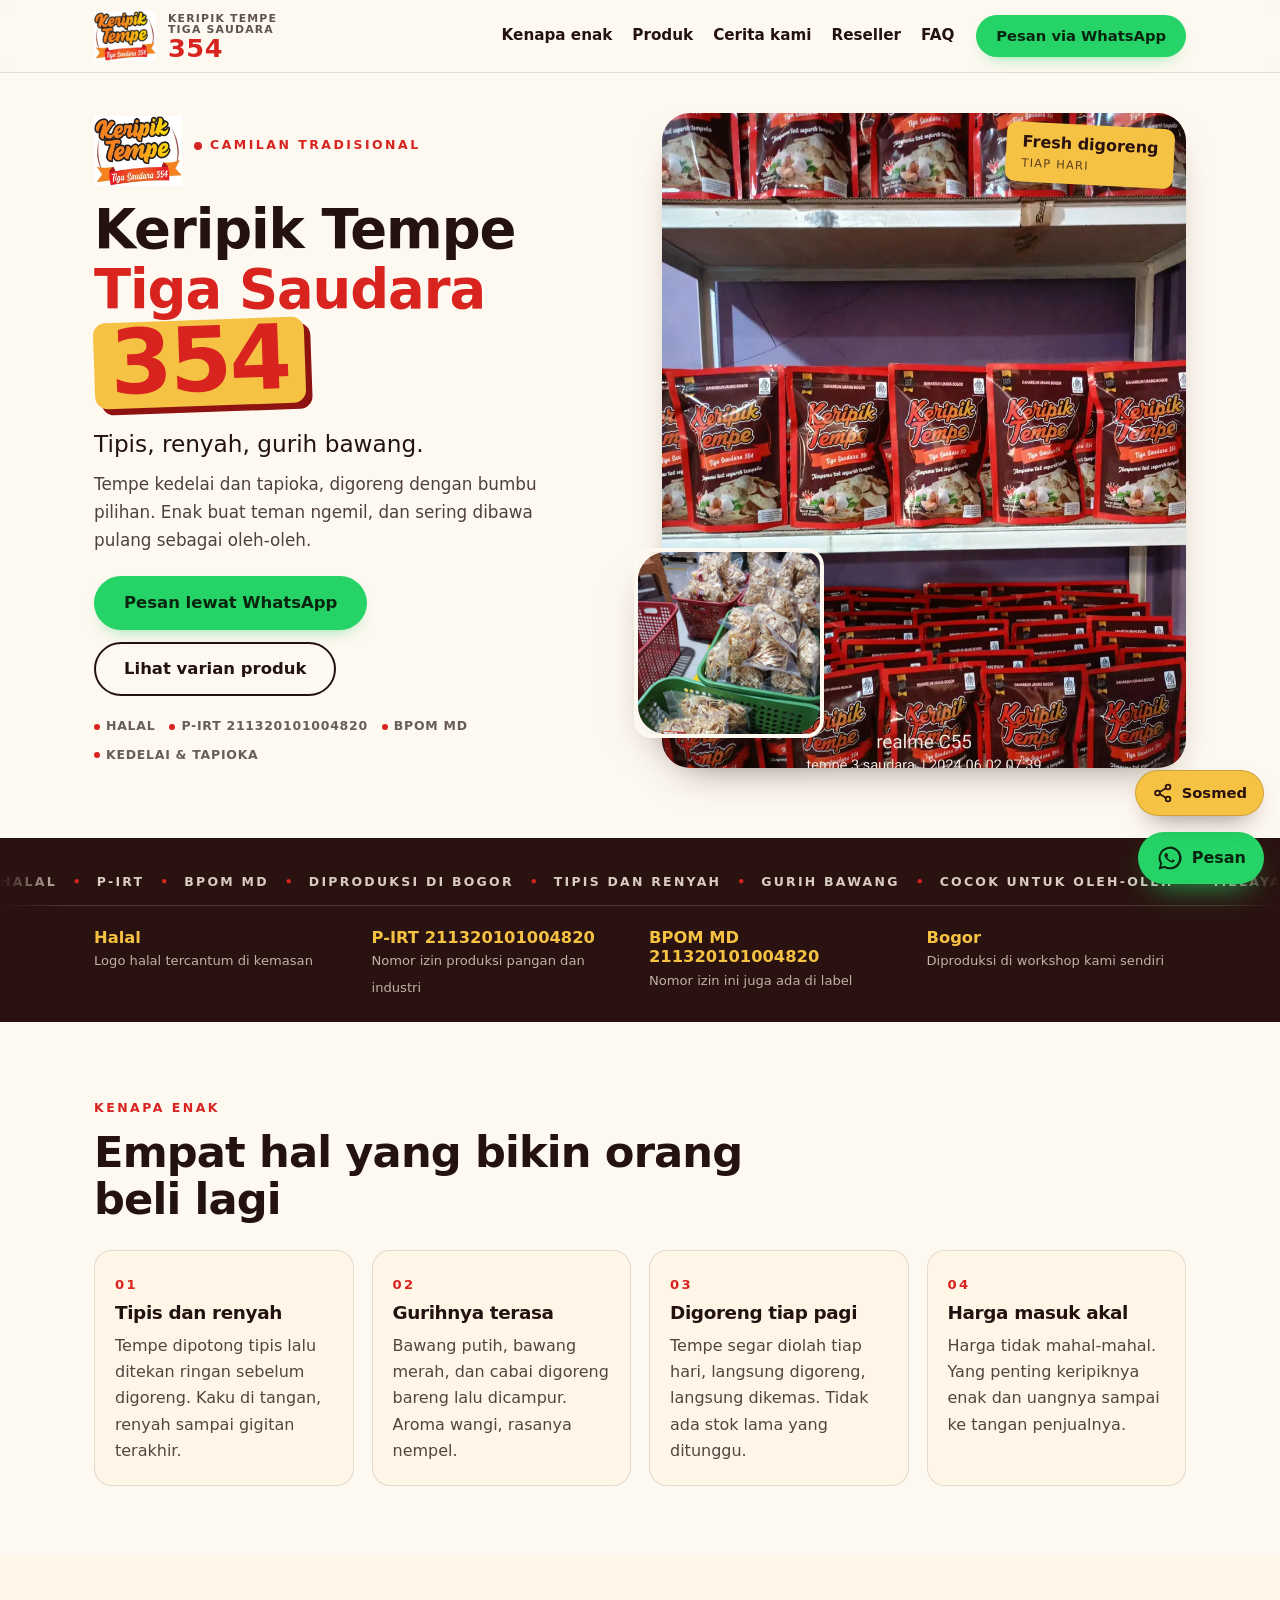
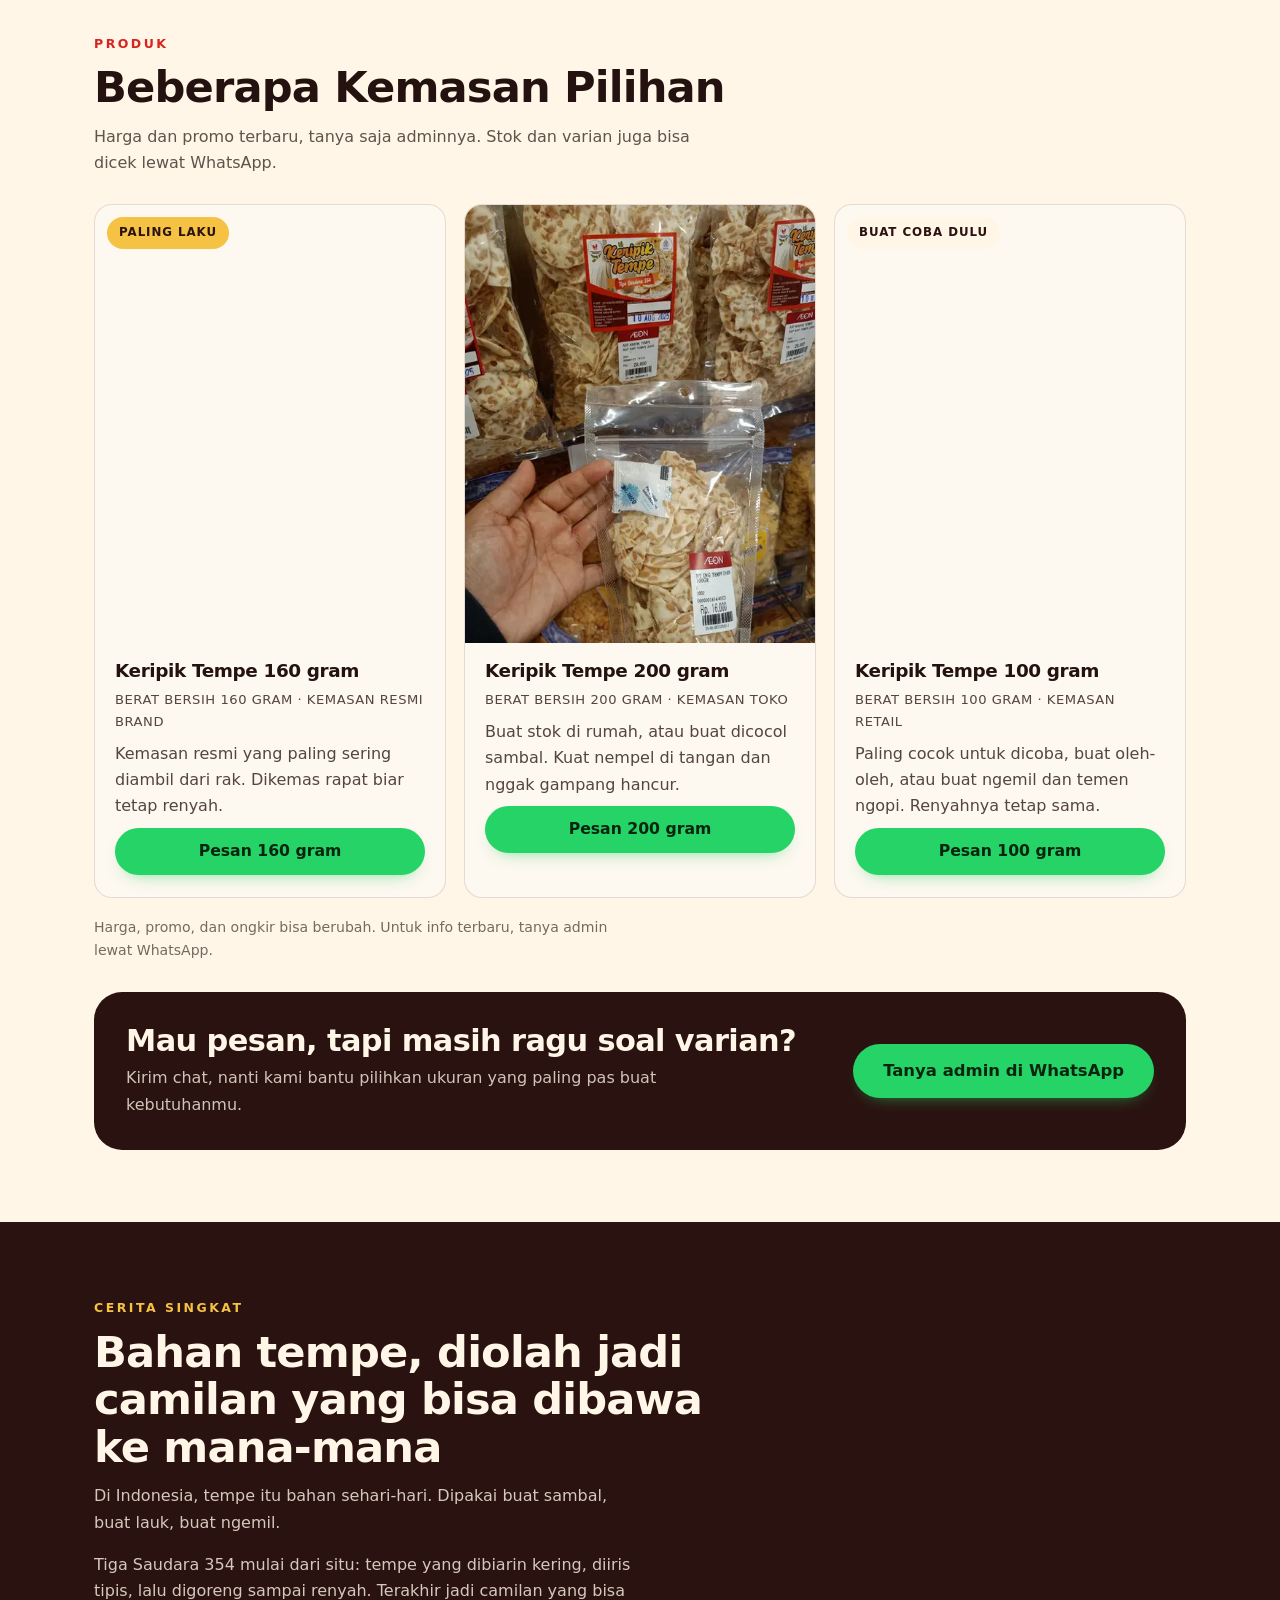
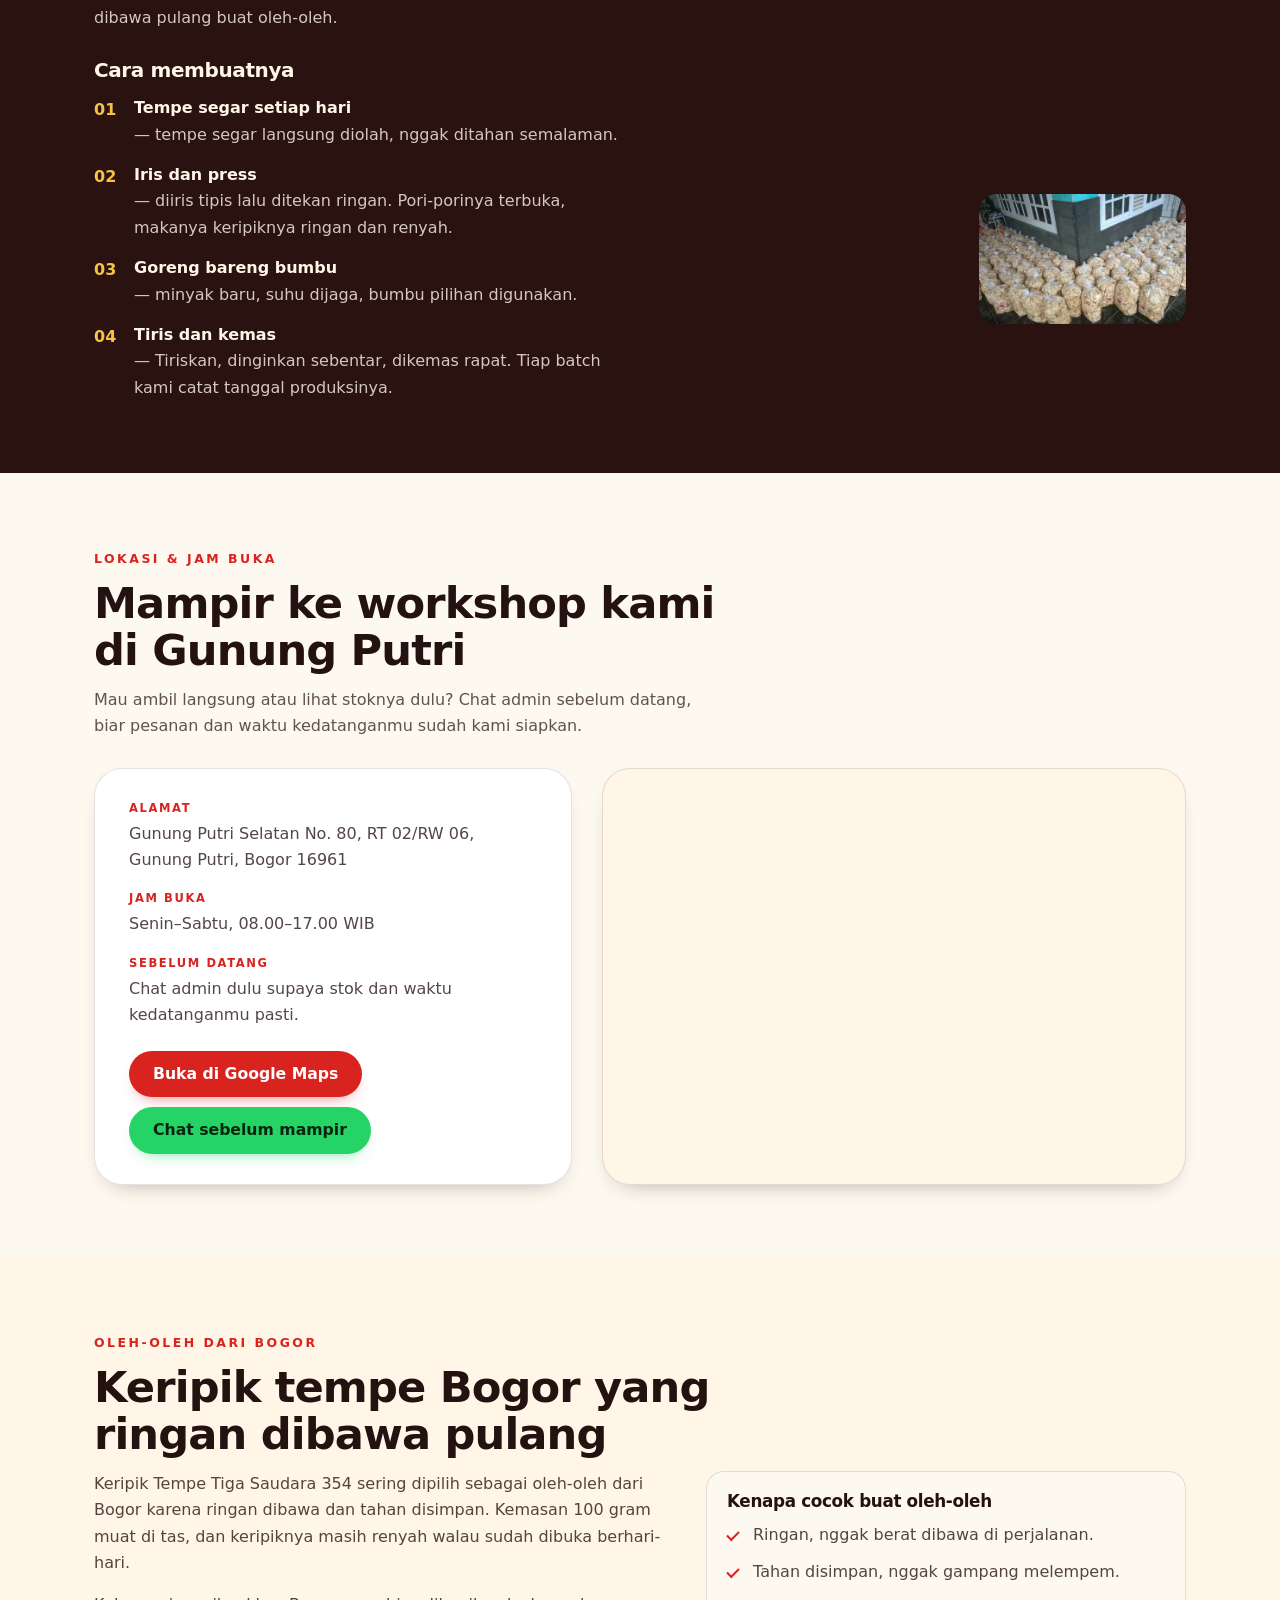
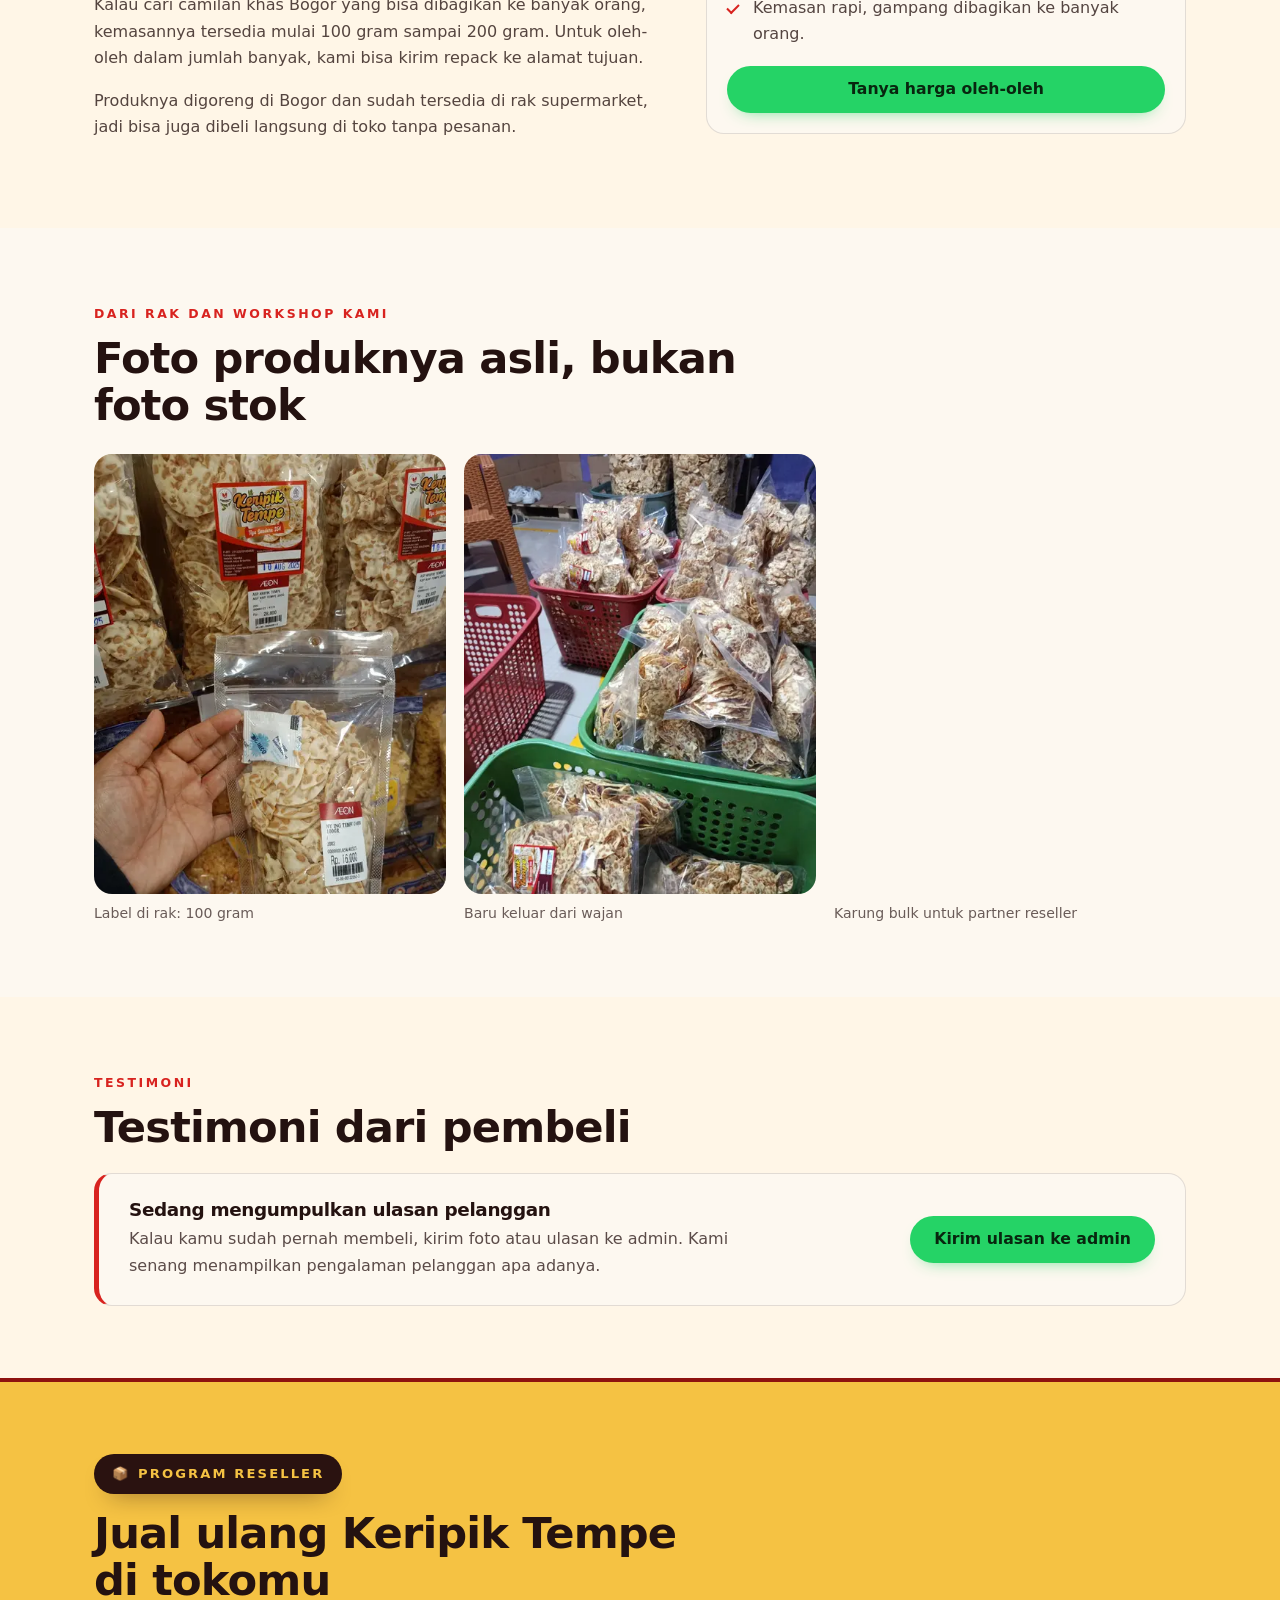
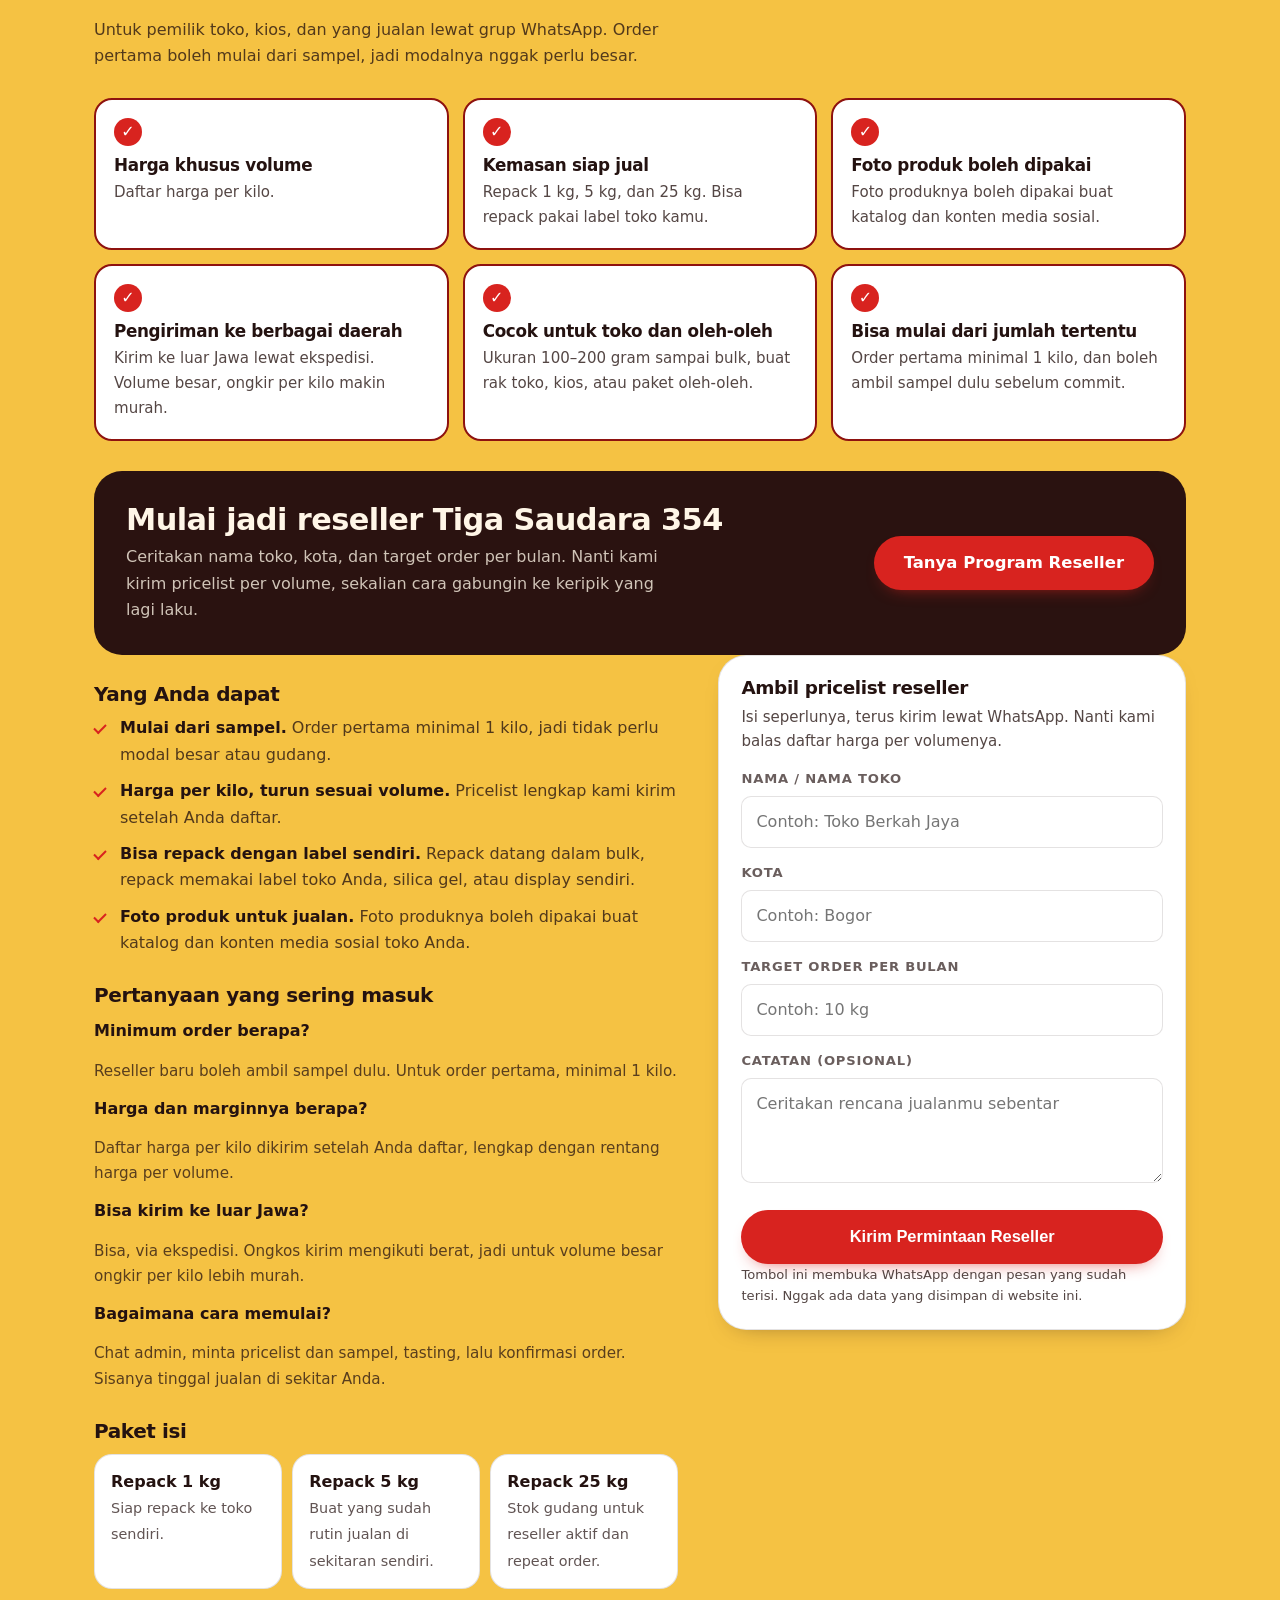
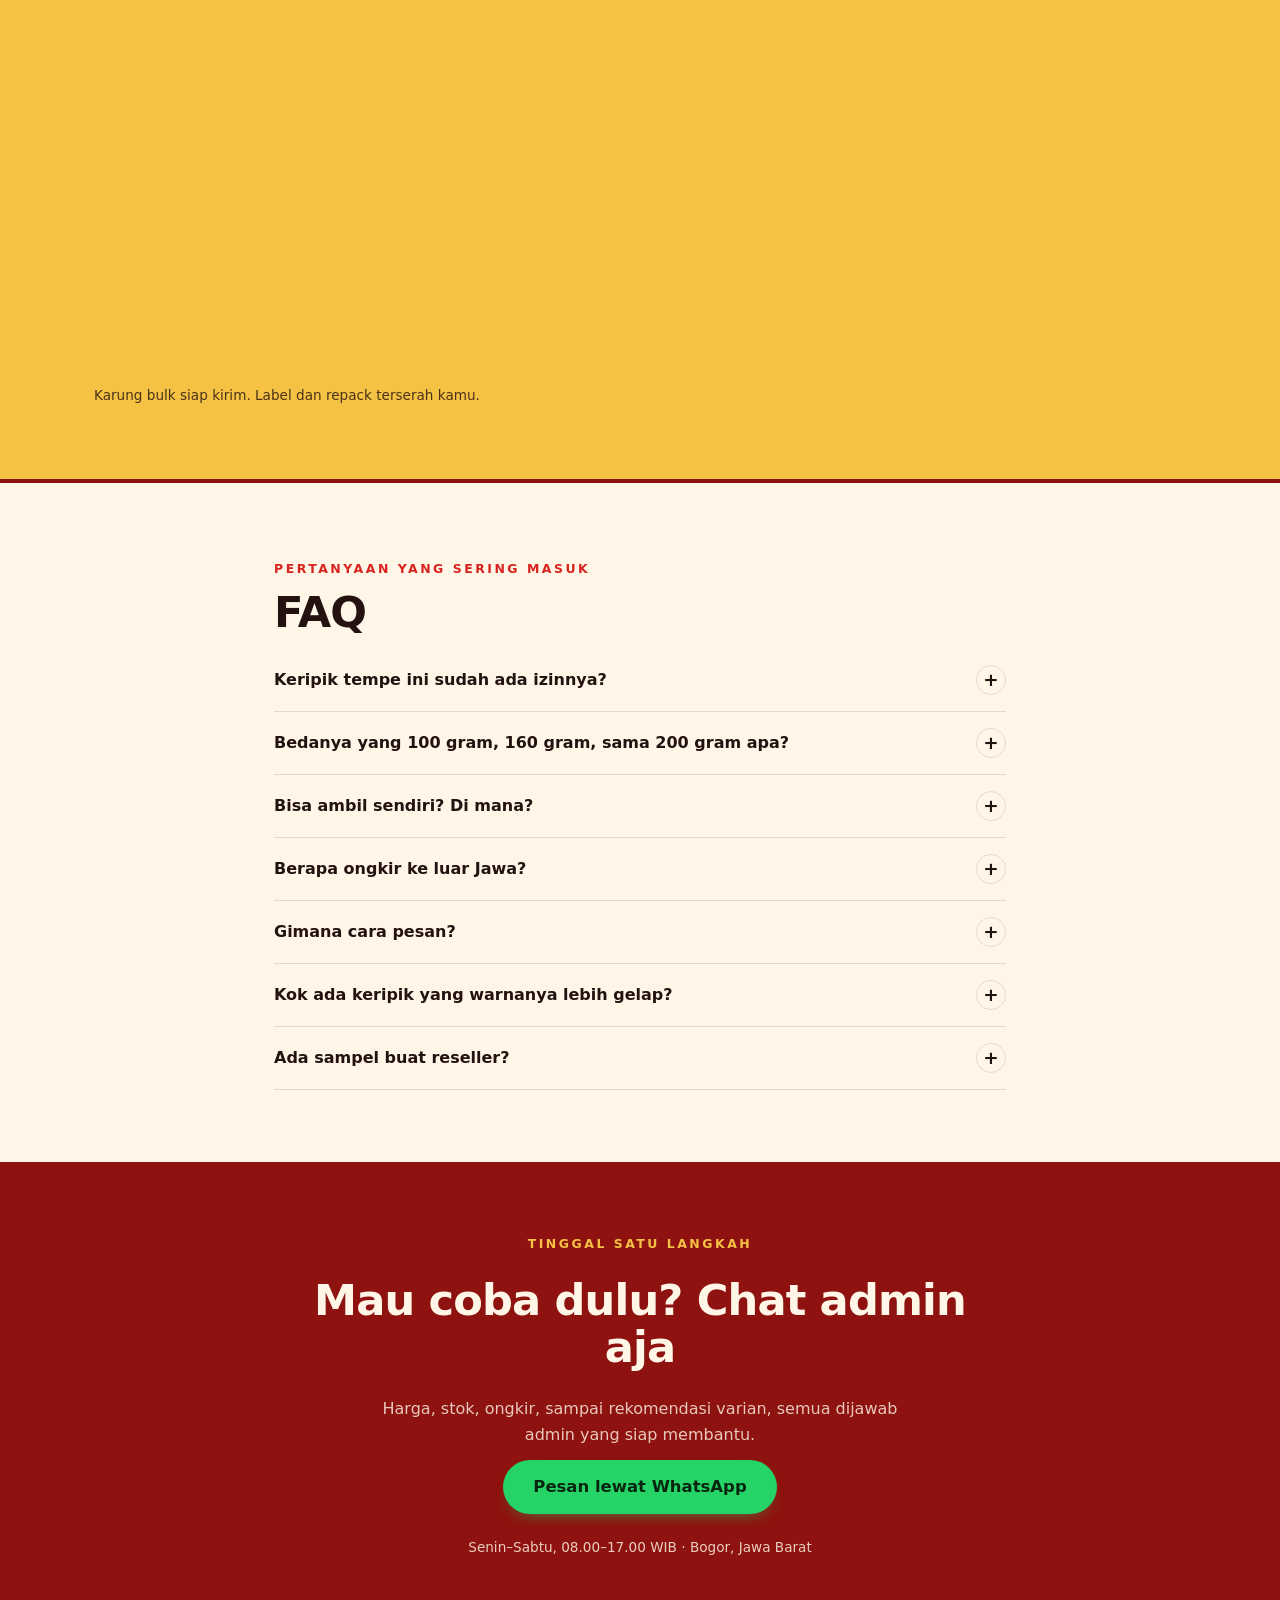
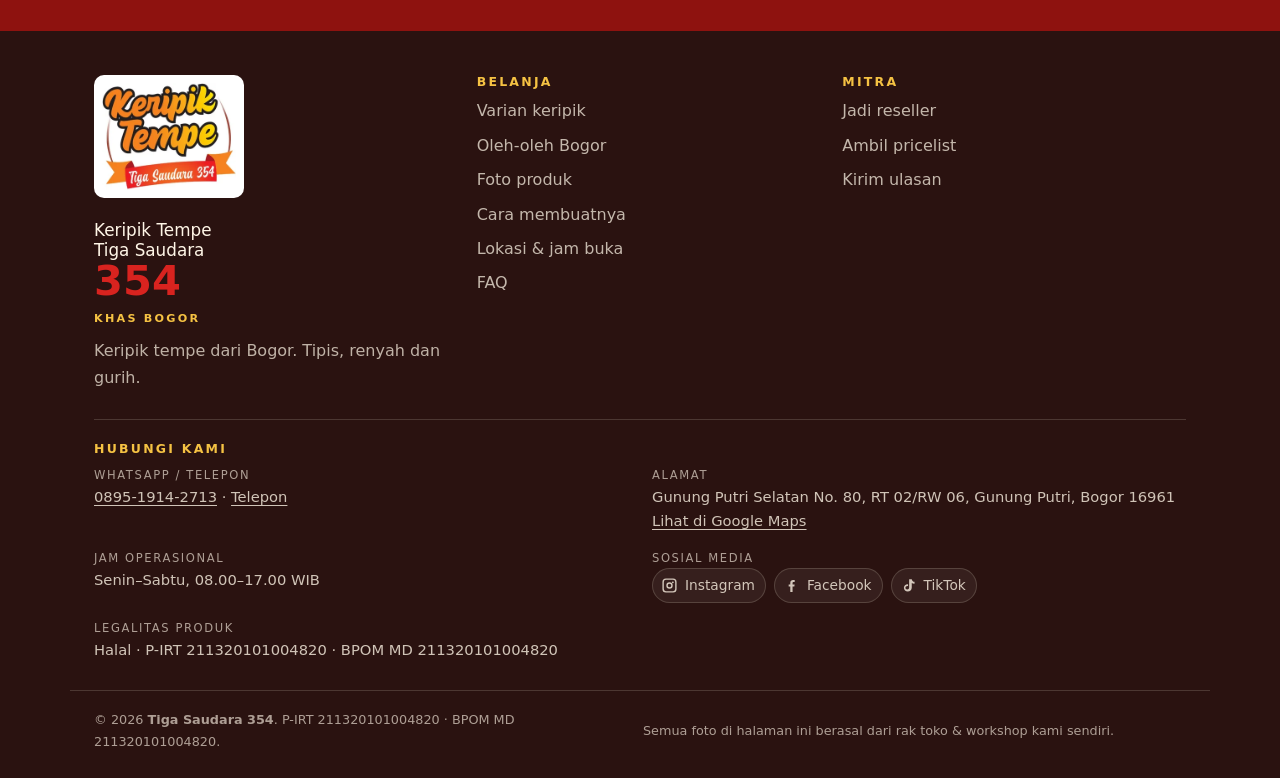
==== commit f9ddd5d2: "perbaharui file siteconfig dan sitemap.xml" ====
--- a/index.html
+++ b/index.html
@@ -11,18 +11,29 @@
 <meta name="author" content="Tiga Saudara 354">
 <meta name="robots" content="index, follow, max-image-preview:large">
 
+<link rel="canonical" href="https://keripiktigasaudara354.web.app/">
+
 
 <!-- ============ OPEN GRAPH / SOSIAL ============ -->
 <meta property="og:type" content="website">
 <meta property="og:locale" content="id_ID">
 <meta property="og:site_name" content="Tiga Saudara 354">
 
+<meta property="og:url" content="https://keripiktigasaudara354.web.app/">
+
 <meta property="og:title" content="Tiga Saudara 354 | Keripik Tempe Renyah Khas Bogor">
 <meta property="og:description" content="Tempe diiris tipis, digoreng bareng bawang putih dan cabai. Tipis, renyah, gurih bawang. Enak buat teman ngopi. Khas Bogor.">
 
-<meta name="twitter:card" content="summary">
+<meta property="og:image" content="https://keripiktigasaudara354.web.app/assets/produk/rak-kemasan-1200.jpg">
+<meta property="og:image:width" content="1200">
+<meta property="og:image:height" content="1600">
+<meta property="og:image:alt" content="Kemasan Keripik Tempe Tiga Saudara 354 di rak supermarket">
+
+<meta name="twitter:card" content="summary_large_image">
 <meta name="twitter:title" content="Tiga Saudara 354 | Keripik Tempe Renyah Khas Bogor">
 <meta name="twitter:description" content="Tempe diiris tipis, digoreng bareng bawang putih dan cabai. Tipis, renyah, gurih bawang. Enak buat teman ngopi. Khas Bogor.">
+
+<meta name="twitter:image" content="https://keripiktigasaudara354.web.app/assets/produk/rak-kemasan-1200.jpg">
 
 <meta name="theme-color" content="#d8231f">
 
@@ -72,7 +83,10 @@
     "https://www.instagram.com/keripiktigasaudara/",
     "https://www.facebook.com/bayextlukan",
     "https://www.tiktok.com/@keripiktigasaudara"
-  ]
+  ],
+  "url": "https://keripiktigasaudara354.web.app/",
+  "logo": "https://keripiktigasaudara354.web.app/assets/logo.png",
+  "image": "https://keripiktigasaudara354.web.app/assets/produk/rak-kemasan-1200.jpg"
 }
 </script>
 
@@ -93,7 +107,9 @@
         "brand": {
           "@type": "Brand",
           "name": "Tiga Saudara 354"
-        }
+        },
+        "image": "https://keripiktigasaudara354.web.app/assets/produk/rak-kemasan-1200.jpg",
+        "url": "https://keripiktigasaudara354.web.app/#produk"
       }
     },
     {
@@ -107,7 +123,9 @@
         "brand": {
           "@type": "Brand",
           "name": "Tiga Saudara 354"
-        }
+        },
+        "image": "https://keripiktigasaudara354.web.app/assets/produk/label-harga-1200.jpg",
+        "url": "https://keripiktigasaudara354.web.app/#produk"
       }
     },
     {
@@ -121,7 +139,9 @@
         "brand": {
           "@type": "Brand",
           "name": "Tiga Saudara 354"
-        }
+        },
+        "image": "https://keripiktigasaudara354.web.app/assets/produk/proses-kemasan-1200.jpg",
+        "url": "https://keripiktigasaudara354.web.app/#produk"
       }
     }
   ]
